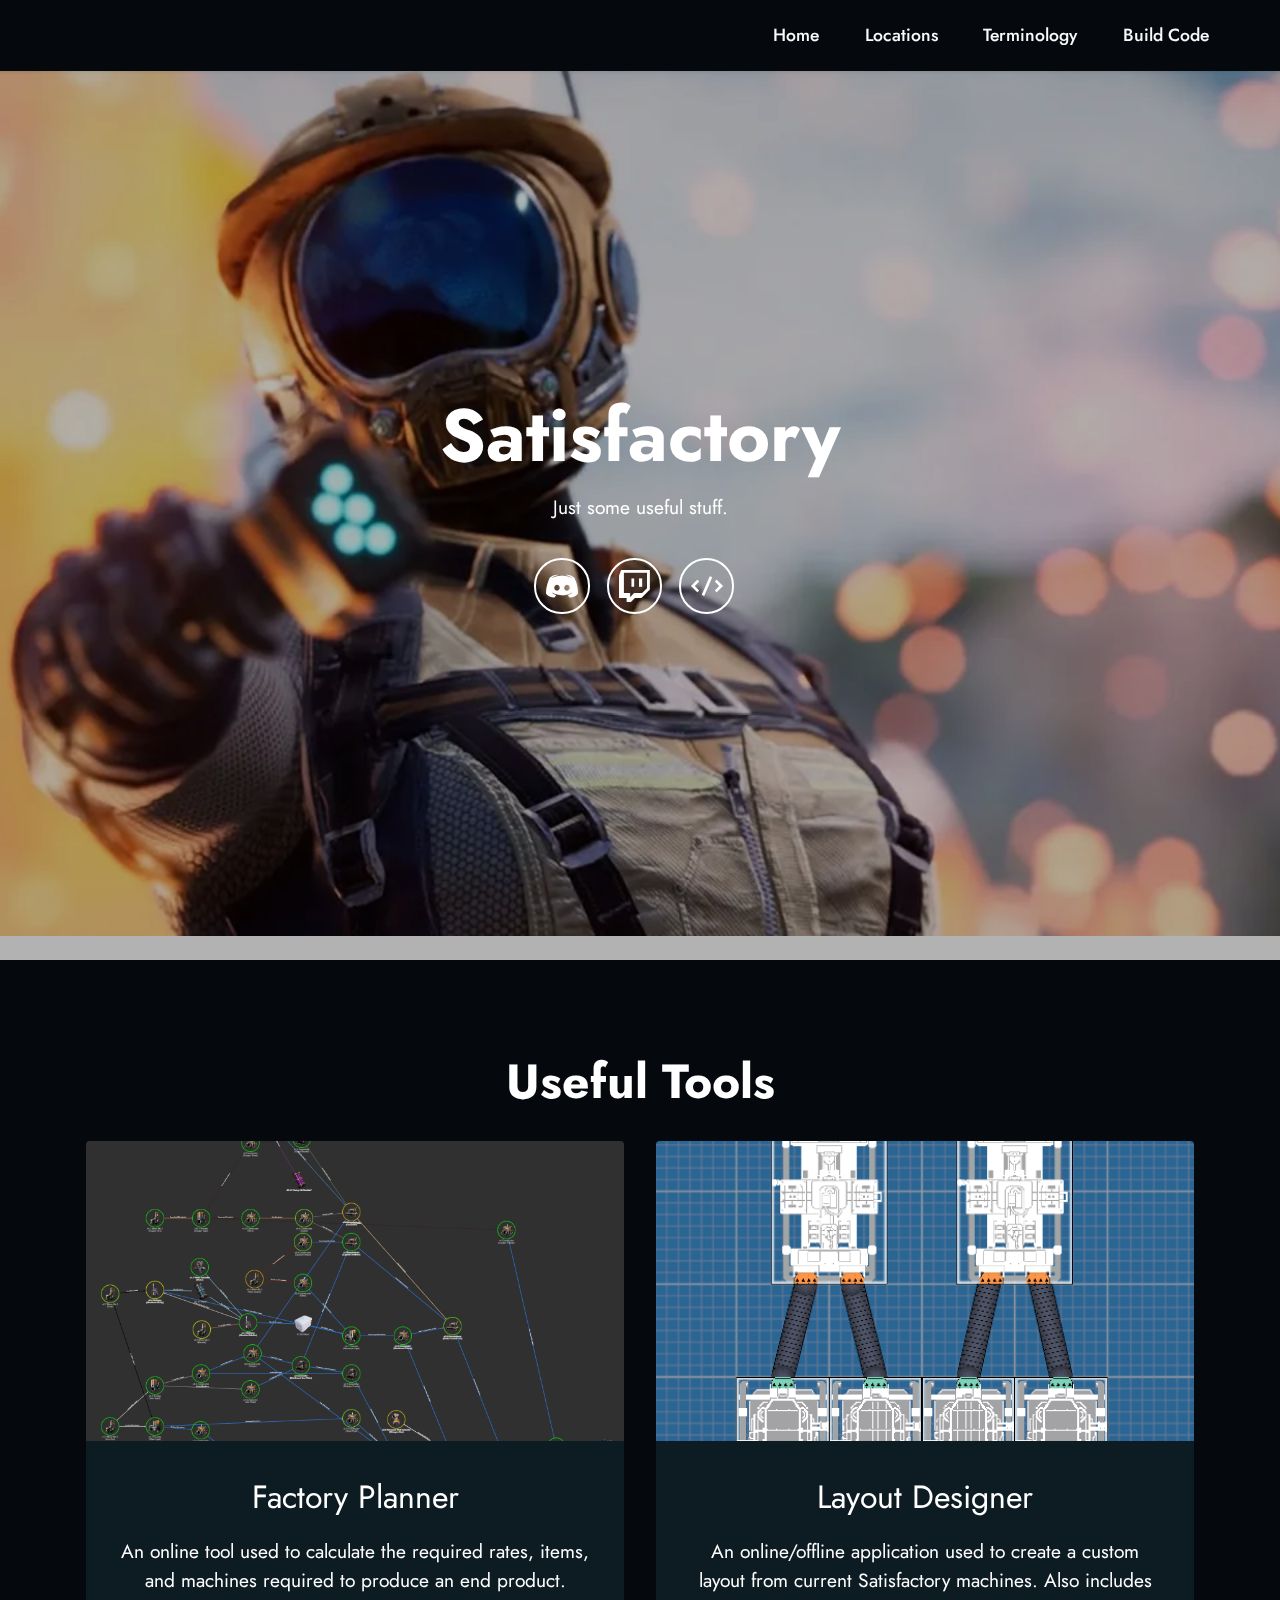
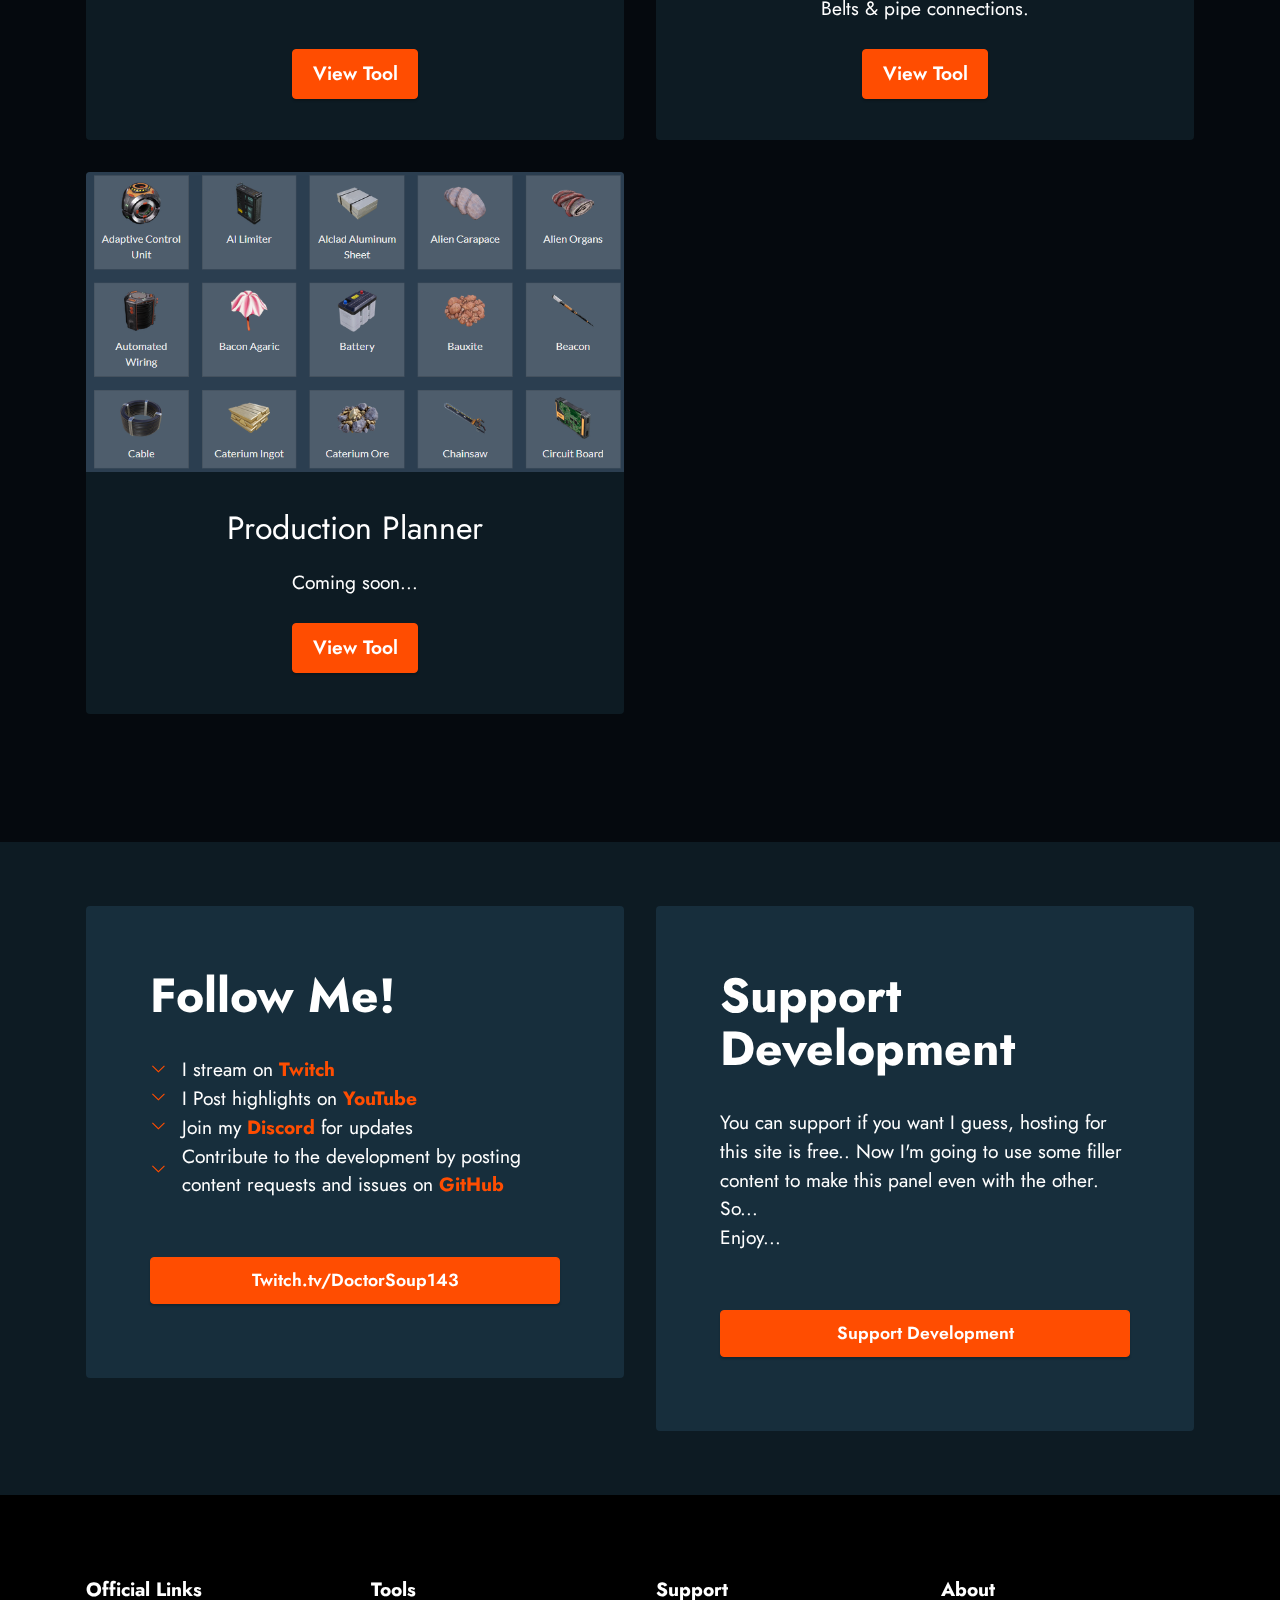
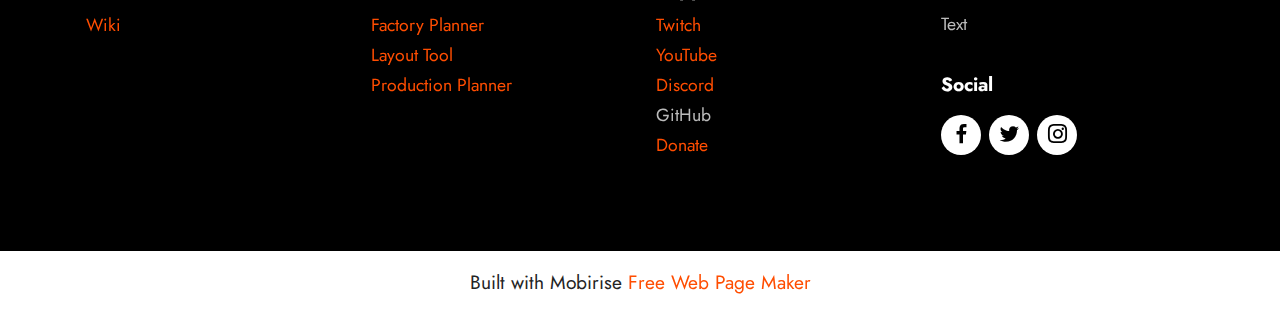
==== index.html @ a20ada3c "Initial Commit" ====
<!DOCTYPE html>
<html  >
<head>
  <!-- Site made with Mobirise Website Builder v5.6.8, https://mobirise.com -->
  <meta charset="UTF-8">
  <meta http-equiv="X-UA-Compatible" content="IE=edge">
  <meta name="generator" content="Mobirise v5.6.8, mobirise.com">
  <meta name="twitter:card" content="summary_large_image"/>
  <meta name="twitter:image:src" content="">
  <meta property="og:image" content="">
  <meta name="twitter:title" content="Satisfactory Squad">
  <meta name="viewport" content="width=device-width, initial-scale=1, minimum-scale=1">
  <link rel="shortcut icon" href="assets/images/logo.png" type="image/x-icon">
  <meta name="description" content="Just some Satisfactory stuff.">
  
  
  <title>Satisfactory Squad</title>
  <link rel="stylesheet" href="assets/web/assets/mobirise-icons2/mobirise2.css">
  <link rel="stylesheet" href="assets/bootstrap/css/bootstrap.min.css">
  <link rel="stylesheet" href="assets/bootstrap/css/bootstrap-grid.min.css">
  <link rel="stylesheet" href="assets/bootstrap/css/bootstrap-reboot.min.css">
  <link rel="stylesheet" href="assets/parallax/jarallax.css">
  <link rel="stylesheet" href="assets/dropdown/css/style.css">
  <link rel="stylesheet" href="assets/socicon/css/styles.css">
  <link rel="stylesheet" href="assets/theme/css/style.css">
  <link rel="preload" href="https://fonts.googleapis.com/css?family=Jost:100,200,300,400,500,600,700,800,900,100i,200i,300i,400i,500i,600i,700i,800i,900i&display=swap" as="style" onload="this.onload=null;this.rel='stylesheet'">
  <noscript><link rel="stylesheet" href="https://fonts.googleapis.com/css?family=Jost:100,200,300,400,500,600,700,800,900,100i,200i,300i,400i,500i,600i,700i,800i,900i&display=swap"></noscript>
  <link rel="preload" as="style" href="assets/mobirise/css/mbr-additional.css"><link rel="stylesheet" href="assets/mobirise/css/mbr-additional.css" type="text/css">
  
  
  
  
</head>
<body>
  
  <section data-bs-version="5.1" class="menu menu1 cid-t8MWSlFmm0" once="menu" id="menu1-0">
    

    <nav class="navbar navbar-dropdown navbar-fixed-top navbar-expand-lg">
        <div class="container-fluid">
            <div class="navbar-brand">
                
                
            </div>
            <button class="navbar-toggler" type="button" data-toggle="collapse" data-bs-toggle="collapse" data-target="#navbarSupportedContent" data-bs-target="#navbarSupportedContent" aria-controls="navbarNavAltMarkup" aria-expanded="false" aria-label="Toggle navigation">
                <div class="hamburger">
                    <span></span>
                    <span></span>
                    <span></span>
                    <span></span>
                </div>
            </button>
            <div class="collapse navbar-collapse" id="navbarSupportedContent">
                <ul class="navbar-nav nav-dropdown nav-right navbar-nav-top-padding" data-app-modern-menu="true"><li class="nav-item"><a class="nav-link link text-white display-4" href="index.html">Home</a></li>
                    
                    <li class="nav-item"><a class="nav-link link text-white text-primary display-4" href="Locations.html">Locations</a>
                    </li><li class="nav-item"><a class="nav-link link text-white text-primary display-4" href="Terms.html">Terminology</a></li><li class="nav-item"><a class="nav-link link text-white text-primary display-4" href="BuildCode.html">Build Code</a></li></ul>
                
                
            </div>
        </div>
    </nav>
</section>

<section data-bs-version="5.1" class="header13 cid-t8MXRlyESp mbr-fullscreen mbr-parallax-background" id="header13-1">

    

    
    <div class="mbr-overlay" style="opacity: 0.3; background-color: rgb(0, 0, 0);"></div>

    <div class="align-center container-fluid">
        <div class="row justify-content-center">
            <div class="col-12 col-lg-12">
                <h1 class="mbr-section-title mbr-fonts-style mb-3 display-1"><strong>Satisfactory</strong></h1>
                <h2 class="mbr-section-subtitle mbr-fonts-style mb-3 display-7">Just some useful stuff.</h2>
                
                
                <div class="social-row display-7 mt-5">
                    <div class="soc-item">
                        <a href="https://discord.gg/Psx6kPrr.com">
                            <span class="mbr-iconfont socicon-discord socicon" style=""></span>
                        </a>
                    </div>
                    <div class="soc-item">
                        <a href="https://www.twitch.tv/doctorsoup143" target="_blank">
                            <span class="mbr-iconfont socicon-twitch socicon"></span>
                        </a>
                    </div>
                    <div class="soc-item">
                        <a href="https://streamlabs.com/doctorsoup1431/tip" target="_blank">
                            <span class="mbr-iconfont mobi-mbri-code mobi-mbri"></span>
                        </a>
                    </div>
                    
                    
                </div>
            </div>
        </div>
    </div>
</section>

<section data-bs-version="5.1" class="gallery2 cid-ta5Nsnkuey" id="gallery2-v">
    
    
    <div class="container">
        <div class="mbr-section-head">
            <h4 class="mbr-section-title mbr-fonts-style align-center mb-0 display-2"><strong>Useful Tools</strong></h4>
            
        </div>
        <div class="row mt-4">
            <div class="item features-image сol-12 col-md-6 col-lg-6">
                <div class="item-wrapper">
                    <div class="item-img">
                        <img src="assets/images/planner.png" alt="">
                    </div>
                    <div class="item-content">
                        <h5 class="item-title mbr-fonts-style display-5">Factory Planner</h5>
                        
                        <p class="mbr-text mbr-fonts-style mt-3 display-7">
                            An online tool used to calculate the required rates, items, and machines required to produce an end product.
                        </p>
                    </div>
                    <div class="mbr-section-btn item-footer mt-2"><a href="https://satisfactory-calculator.com/en/planners/production" class="btn btn-primary item-btn display-7" target="_blank">View Tool</a></div>
                </div>
            </div>
            <div class="item features-image сol-12 col-md-6 col-lg-6">
                <div class="item-wrapper">
                    <div class="item-img">
                        <img src="assets/images/designer.png" alt="">
                    </div>
                    <div class="item-content">
                        <h5 class="item-title mbr-fonts-style display-5">Layout Designer<br></h5>
                        
                        <p class="mbr-text mbr-fonts-style mt-3 display-7">An online/offline application used to create a custom layout from current Satisfactory machines. Also includes Belts &amp; pipe connections.</p>
                    </div>
                    <div class="mbr-section-btn item-footer mt-2"><a href="https://autumnfallstudios.itch.io/salt" class="btn btn-primary item-btn display-7" target="_blank">View Tool</a></div>
                </div>
            </div><div class="item features-image сol-12 col-md-6 col-lg-6">
                <div class="item-wrapper">
                    <div class="item-img">
                        <img src="assets/images/production.png" alt="" data-slide-to="2" data-bs-slide-to="3">
                    </div>
                    <div class="item-content">
                        <h5 class="item-title mbr-fonts-style display-5">Production Planner<br></h5>
                        
                        <p class="mbr-text mbr-fonts-style mt-3 display-7">Coming soon...</p>
                    </div>
                    <div class="mbr-section-btn item-footer mt-2"><a href="https://www.satisfactorytools.com/codex/items" class="btn btn-primary item-btn display-7" target="_blank">View Tool</a></div>
                </div>
            </div>
            
            
        </div>
    </div>
</section>

<section data-bs-version="5.1" class="pricing1 cid-t8MYH5YrsC" id="pricing1-2">

    

    
    
    <div class="container">
        <div class="row justify-content-center">
            <div class="card col-12 col-lg-6">
                <div class="card-wrapper">
                    <div class="card-box align-left">
                        <h6 class="card-title mbr-fonts-style mb-4 display-2"><strong>Follow Me!</strong></h6>
                        <ul class="list mbr-fonts-style mb-5 display-7">
                            <li class="item-wrap"><a href="https://discord.gg/Psx6kPr" class="text-primary" target="_blank"></a>I stream on <a href="https://www.twitch.tv/doctorsoup143" class="text-primary" target="_blank"><strong>Twitch</strong></a></li>
                            <li class="item-wrap">I Post highlights on <a href="https://www.youtube.com/channel/UC2LgikNXNwuHifq7XpQD4vA" class="text-primary" target="_blank"><strong>YouTube</strong></a></li>
                            <li class="item-wrap">Join my <strong><a href="https://discord.gg/Psx6kPr" class="text-primary" target="_blank"><b>Discord</b></a>&nbsp;</strong>for updates</li>
                            <li class="item-wrap">Contribute to the development by posting content requests and issues on <a href="https://github.com/DoctorSoup143/The-Tarkov-Handbook" class="text-primary" target="_blank"><strong>GitHub</strong></a></li>
                        </ul>
                    </div>
                    <div class="mbr-section-btn"><a class="btn btn-primary display-4" href="https://www.twitch.tv/doctorsoup143" target="_blank">Twitch.tv/DoctorSoup143</a></div>
                </div>
            </div>

            <div class="card col-12 col-lg-6">
                <div class="card-wrapper">
                    <div class="card-box align-left">
                        <h4 class="card-title mb-4 mbr-fonts-style display-2">
                            <strong>Support Development</strong></h4>
                        <p class="mbr-text mbr-fonts-style mb-5 display-7">You can support if you want I guess, hosting for this site is free.. Now I'm going to use some filler content to make this panel even with the other.<br>So...<br>Enjoy...</p>
                    </div>
                    <div class="mbr-section-btn"><a class="btn btn-primary display-4" href="https://streamlabs.com/doctorsoup1431/tip" target="_blank">Support Development</a></div>
                </div>
            </div>
        </div>
    </div>
</section>

<section data-bs-version="5.1" class="footer1 cid-ta5OCUYqRq" once="footers" id="footer1-w">

    

    
    
    <div class="container">
        <div class="row mbr-white">
            <div class="col-12 col-md-6 col-lg-3">
                <h5 class="mbr-section-subtitle mbr-fonts-style mb-2 display-7">
                    <strong>Official Links</strong></h5>
                <ul class="list mbr-fonts-style display-4">
                    <li class="mbr-text item-wrap"><a href="https://satisfactory.fandom.com/wiki/Satisfactory_Wiki" class="text-primary" target="_blank">Wiki</a></li>
                    <li class="mbr-text item-wrap"><br></li>
                </ul>
            </div>
            <div class="col-12 col-md-6 col-lg-3">
                <h5 class="mbr-section-subtitle mbr-fonts-style mb-2 display-7">
                    <strong>Tools</strong></h5>
                <ul class="list mbr-fonts-style display-4">

                    <li class="mbr-text item-wrap"><a href="https://satisfactory-calculator.com/en/planners/production" class="text-primary" target="_blank">Factory Planner</a></li>
                    <li class="mbr-text item-wrap"><a href="https://autumnfallstudios.itch.io/salt" class="text-primary" target="_blank">Layout Tool</a></li><li class="mbr-text item-wrap"><a href="https://www.satisfactorytools.com/codex/items" class="text-primary" target="_blank">Production Planner</a></li>
                </ul>
            </div>
            <div class="col-12 col-md-6 col-lg-3">
                <h5 class="mbr-section-subtitle mbr-fonts-style mb-2 display-7">
                    <strong>Support</strong></h5>
                <ul class="list mbr-fonts-style display-4">
                    <li class="mbr-text item-wrap"><a href="https://www.twitch.tv/doctorsoup143" class="text-primary" target="_blank">Twitch</a></li><li class="mbr-text item-wrap"><a href="https://www.youtube.com/channel/UC2LgikNXNwuHifq7XpQD4vA" class="text-primary" target="_blank">YouTube</a></li><li class="mbr-text item-wrap"><a href="https://discord.gg/Psx6kPr" class="text-primary" target="_blank">Discord</a></li><li class="mbr-text item-wrap">GitHub</li><li class="mbr-text item-wrap"><a href="https://streamlabs.com/doctorsoup1431/tip" class="text-primary" target="_blank">Donate</a></li>
                </ul>
            </div>
            <div class="col-12 col-md-6 col-lg-3">
                <h5 class="mbr-section-subtitle mbr-fonts-style mb-2 display-7">
                    <strong>About</strong>
                </h5>
                <p class="mbr-text mbr-fonts-style mb-4 display-4">
                    Text</p>
                <h5 class="mbr-section-subtitle mbr-fonts-style mb-3 display-7">
                    <strong>Social</strong>
                </h5>
                <div class="social-row display-7">
                    <div class="soc-item">
                        <a href="https://twitter.com/mobirise" target="_blank">
                            <span class="mbr-iconfont socicon socicon-facebook"></span>
                        </a>
                    </div>
                    <div class="soc-item">
                        <a href="https://twitter.com/mobirise" target="_blank">
                            <span class="mbr-iconfont socicon socicon-twitter"></span>
                        </a>
                    </div>
                    <div class="soc-item">
                        <a href="https://twitter.com/mobirise" target="_blank">
                            <span class="mbr-iconfont socicon socicon-instagram"></span>
                        </a>
                    </div>
                    
                </div>
            </div>
            
        </div>
    </div>
</section><section class="display-7" style="padding: 0;align-items: center;justify-content: center;flex-wrap: wrap;    align-content: center;display: flex;position: relative;height: 4rem;"><a href="https://mobiri.se/2773091" style="flex: 1 1;height: 4rem;position: absolute;width: 100%;z-index: 1;"><img alt="" style="height: 4rem;" src="[data-uri]"></a><p style="margin: 0;text-align: center;" class="display-7">Built with Mobirise &#8204;</p><a style="z-index:1" href="https://mobirise.com/web-page-maker.html">Free Web Page Maker</a></section><script src="assets/bootstrap/js/bootstrap.bundle.min.js"></script>  <script src="assets/parallax/jarallax.js"></script>  <script src="assets/smoothscroll/smooth-scroll.js"></script>  <script src="assets/ytplayer/index.js"></script>  <script src="assets/dropdown/js/navbar-dropdown.js"></script>  <script src="assets/theme/js/script.js"></script>  
  
  
 <div id="scrollToTop" class="scrollToTop mbr-arrow-up"><a style="text-align: center;"><i class="mbr-arrow-up-icon mbr-arrow-up-icon-cm cm-icon cm-icon-smallarrow-up"></i></a></div>
  </body>
</html>
---- assets/web/assets/mobirise-icons2/mobirise2.css ----
@font-face {
  font-family: 'Moririse2';
  font-display: swap;
  src:  url('mobirise2.eot?f2bix4');
  src:  url('mobirise2.eot?f2bix4#iefix') format('embedded-opentype'),
    url('mobirise2.ttf?f2bix4') format('truetype'),
    url('mobirise2.woff?f2bix4') format('woff'),
    url('mobirise2.svg?f2bix4#mobirise2') format('svg');
  font-weight: normal;
  font-style: normal;
}

[class^="mobi-"], [class*=" mobi-"] {
  /* use !important to prevent issues with browser extensions that change fonts */
  font-family: 'Moririse2' !important;
  speak: none;
  font-style: normal;
  font-weight: normal;
  font-variant: normal;
  text-transform: none;
  line-height: 1;

  /* Better Font Rendering =========== */
  -webkit-font-smoothing: antialiased;
  -moz-osx-font-smoothing: grayscale;
}

.mobi-mbri-add-submenu:before {
  content: "\e900";
}
.mobi-mbri-alert:before {
  content: "\e901";
}
.mobi-mbri-align-center:before {
  content: "\e902";
}
.mobi-mbri-align-justify:before {
  content: "\e903";
}
.mobi-mbri-align-left:before {
  content: "\e904";
}
.mobi-mbri-align-right:before {
  content: "\e905";
}
.mobi-mbri-android:before {
  content: "\e906";
}
.mobi-mbri-apple:before {
  content: "\e907";
}
.mobi-mbri-arrow-down:before {
  content: "\e908";
}
.mobi-mbri-arrow-next:before {
  content: "\e909";
}
.mobi-mbri-arrow-prev:before {
  content: "\e90a";
}
.mobi-mbri-arrow-up:before {
  content: "\e90b";
}
.mobi-mbri-bold:before {
  content: "\e90c";
}
.mobi-mbri-bookmark:before {
  content: "\e90d";
}
.mobi-mbri-bootstrap:before {
  content: "\e90e";
}
.mobi-mbri-briefcase:before {
  content: "\e90f";
}
.mobi-mbri-browse:before {
  content: "\e910";
}
.mobi-mbri-bulleted-list:before {
  content: "\e911";
}
.mobi-mbri-calendar:before {
  content: "\e912";
}
.mobi-mbri-camera:before {
  content: "\e913";
}
.mobi-mbri-cart-add:before {
  content: "\e914";
}
.mobi-mbri-cart-full:before {
  content: "\e915";
}
.mobi-mbri-cash:before {
  content: "\e916";
}
.mobi-mbri-change-style:before {
  content: "\e917";
}
.mobi-mbri-chat:before {
  content: "\e918";
}
.mobi-mbri-clock:before {
  content: "\e919";
}
.mobi-mbri-close:before {
  content: "\e91a";
}
.mobi-mbri-cloud:before {
  content: "\e91b";
}
.mobi-mbri-code:before {
  content: "\e91c";
}
.mobi-mbri-contact-form:before {
  content: "\e91d";
}
.mobi-mbri-credit-card:before {
  content: "\e91e";
}
.mobi-mbri-cursor-click:before {
  content: "\e91f";
}
.mobi-mbri-cust-feedback:before {
  content: "\e920";
}
.mobi-mbri-database:before {
  content: "\e921";
}
.mobi-mbri-delivery:before {
  content: "\e922";
}
.mobi-mbri-desktop:before {
  content: "\e923";
}
.mobi-mbri-devices:before {
  content: "\e924";
}
.mobi-mbri-down:before {
  content: "\e925";
}
.mobi-mbri-download-2:before {
  content: "\e926";
}
.mobi-mbri-download:before {
  content: "\e927";
}
.mobi-mbri-drag-n-drop-2:before {
  content: "\e928";
}
.mobi-mbri-drag-n-drop:before {
  content: "\e929";
}
.mobi-mbri-edit-2:before {
  content: "\e92a";
}
.mobi-mbri-edit:before {
  content: "\e92b";
}
.mobi-mbri-error:before {
  content: "\e92c";
}
.mobi-mbri-extension:before {
  content: "\e92d";
}
.mobi-mbri-features:before {
  content: "\e92e";
}
.mobi-mbri-file:before {
  content: "\e92f";
}
.mobi-mbri-flag:before {
  content: "\e930";
}
.mobi-mbri-folder:before {
  content: "\e931";
}
.mobi-mbri-gift:before {
  content: "\e932";
}
.mobi-mbri-github:before {
  content: "\e933";
}
.mobi-mbri-globe-2:before {
  content: "\e934";
}
.mobi-mbri-globe:before {
  content: "\e935";
}
.mobi-mbri-growing-chart:before {
  content: "\e936";
}
.mobi-mbri-hearth:before {
  content: "\e937";
}
.mobi-mbri-help:before {
  content: "\e938";
}
.mobi-mbri-home:before {
  content: "\e939";
}
.mobi-mbri-hot-cup:before {
  content: "\e93a";
}
.mobi-mbri-idea:before {
  content: "\e93b";
}
.mobi-mbri-image-gallery:before {
  content: "\e93c";
}
.mobi-mbri-image-slider:before {
  content: "\e93d";
}
.mobi-mbri-info:before {
  content: "\e93e";
}
.mobi-mbri-italic:before {
  content: "\e93f";
}
.mobi-mbri-key:before {
  content: "\e940";
}
.mobi-mbri-laptop:before {
  content: "\e941";
}
.mobi-mbri-layers:before {
  content: "\e942";
}
.mobi-mbri-left-right:before {
  content: "\e943";
}
.mobi-mbri-left:before {
  content: "\e944";
}
.mobi-mbri-letter:before {
  content: "\e945";
}
.mobi-mbri-like:before {
  content: "\e946";
}
.mobi-mbri-link:before {
  content: "\e947";
}
.mobi-mbri-lock:before {
  content: "\e948";
}
.mobi-mbri-login:before {
  content: "\e949";
}
.mobi-mbri-logout:before {
  content: "\e94a";
}
.mobi-mbri-magic-stick:before {
  content: "\e94b";
}
.mobi-mbri-map-pin:before {
  content: "\e94c";
}
.mobi-mbri-menu:before {
  content: "\e94d";
}
.mobi-mbri-mobile-2:before {
  content: "\e94e";
}
.mobi-mbri-mobile-horizontal:before {
  content: "\e94f";
}
.mobi-mbri-mobile:before {
  content: "\e950";
}
.mobi-mbri-mobirise:before {
  content: "\e951";
}
.mobi-mbri-more-horizontal:before {
  content: "\e952";
}
.mobi-mbri-more-vertical:before {
  content: "\e953";
}
.mobi-mbri-music:before {
  content: "\e954";
}
.mobi-mbri-new-file:before {
  content: "\e955";
}
.mobi-mbri-numbered-list:before {
  content: "\e956";
}
.mobi-mbri-opened-folder:before {
  content: "\e957";
}
.mobi-mbri-pages:before {
  content: "\e958";
}
.mobi-mbri-paper-plane:before {
  content: "\e959";
}
.mobi-mbri-paperclip:before {
  content: "\e95a";
}
.mobi-mbri-phone:before {
  content: "\e95b";
}
.mobi-mbri-photo:before {
  content: "\e95c";
}
.mobi-mbri-photos:before {
  content: "\e95d";
}
.mobi-mbri-pin:before {
  content: "\e95e";
}
.mobi-mbri-play:before {
  content: "\e95f";
}
.mobi-mbri-plus:before {
  content: "\e960";
}
.mobi-mbri-preview:before {
  content: "\e961";
}
.mobi-mbri-print:before {
  content: "\e962";
}
.mobi-mbri-protect:before {
  content: "\e963";
}
.mobi-mbri-question:before {
  content: "\e964";
}
.mobi-mbri-quote-left:before {
  content: "\e965";
}
.mobi-mbri-quote-right:before {
  content: "\e966";
}
.mobi-mbri-redo:before {
  content: "\e967";
}
.mobi-mbri-refresh:before {
  content: "\e968";
}
.mobi-mbri-responsive-2:before {
  content: "\e969";
}
.mobi-mbri-responsive:before {
  content: "\e96a";
}
.mobi-mbri-right:before {
  content: "\e96b";
}
.mobi-mbri-rocket:before {
  content: "\e96c";
}
.mobi-mbri-sad-face:before {
  content: "\e96d";
}
.mobi-mbri-sale:before {
  content: "\e96e";
}
.mobi-mbri-save:before {
  content: "\e96f";
}
.mobi-mbri-search:before {
  content: "\e970";
}
.mobi-mbri-setting-2:before {
  content: "\e971";
}
.mobi-mbri-setting-3:before {
  content: "\e972";
}
.mobi-mbri-setting:before {
  content: "\e973";
}
.mobi-mbri-share:before {
  content: "\e974";
}
.mobi-mbri-shopping-bag:before {
  content: "\e975";
}
.mobi-mbri-shopping-basket:before {
  content: "\e976";
}
.mobi-mbri-shopping-cart:before {
  content: "\e977";
}
.mobi-mbri-sites:before {
  content: "\e978";
}
.mobi-mbri-smile-face:before {
  content: "\e979";
}
.mobi-mbri-speed:before {
  content: "\e97a";
}
.mobi-mbri-star:before {
  content: "\e97b";
}
.mobi-mbri-success:before {
  content: "\e97c";
}
.mobi-mbri-sun:before {
  content: "\e97d";
}
.mobi-mbri-sun2:before {
  content: "\e97e";
}
.mobi-mbri-tablet-vertical:before {
  content: "\e97f";
}
.mobi-mbri-tablet:before {
  content: "\e980";
}
.mobi-mbri-target:before {
  content: "\e981";
}
.mobi-mbri-timer:before {
  content: "\e982";
}
.mobi-mbri-to-ftp:before {
  content: "\e983";
}
.mobi-mbri-to-local-drive:before {
  content: "\e984";
}
.mobi-mbri-touch-swipe:before {
  content: "\e985";
}
.mobi-mbri-touch:before {
  content: "\e986";
}
.mobi-mbri-trash:before {
  content: "\e987";
}
.mobi-mbri-underline:before {
  content: "\e988";
}
.mobi-mbri-undo:before {
  content: "\e989";
}
.mobi-mbri-unlink:before {
  content: "\e98a";
}
.mobi-mbri-unlock:before {
  content: "\e98b";
}
.mobi-mbri-up-down:before {
  content: "\e98c";
}
.mobi-mbri-up:before {
  content: "\e98d";
}
.mobi-mbri-update:before {
  content: "\e98e";
}
.mobi-mbri-upload-2:before {
  content: "\e98f";
}
.mobi-mbri-upload:before {
  content: "\e990";
}
.mobi-mbri-user-2:before {
  content: "\e991";
}
.mobi-mbri-user:before {
  content: "\e992";
}
.mobi-mbri-users:before {
  content: "\e993";
}
.mobi-mbri-video-play:before {
  content: "\e994";
}
.mobi-mbri-video:before {
  content: "\e995";
}
.mobi-mbri-watch:before {
  content: "\e996";
}
.mobi-mbri-website-theme-2:before {
  content: "\e997";
}
.mobi-mbri-website-theme:before {
  content: "\e998";
}
.mobi-mbri-wifi:before {
  content: "\e999";
}
.mobi-mbri-windows:before {
  content: "\e99a";
}
.mobi-mbri-zoom-in:before {
  content: "\e99b";
}
.mobi-mbri-zoom-out:before {
  content: "\e99c";
}
---- assets/parallax/jarallax.css ----
.jarallax {
    position: relative;
    z-index: 0;
}
.jarallax > .jarallax-img {
    position: absolute;
    object-fit: cover;
    /* support for plugin https://github.com/bfred-it/object-fit-images */
    font-family: 'object-fit: cover;';
    top: 0;
    left: 0;
    width: 100%;
    height: 100%;
    z-index: -1;
}
---- assets/dropdown/css/style.css ----
.navbar-dropdown {
  left: 0;
  padding: 0;
  position: absolute;
  right: 0;
  top: 0;
  transition: all 0.45s ease;
  z-index: 1030;
  background: #282828; }
  .navbar-dropdown .navbar-logo {
    margin-right: 0.8rem;
    transition: margin 0.3s ease-in-out;
    vertical-align: middle; }
    .navbar-dropdown .navbar-logo img {
      height: 3.125rem;
      transition: all 0.3s ease-in-out; }
    .navbar-dropdown .navbar-logo.mbr-iconfont {
      font-size: 3.125rem;
      line-height: 3.125rem; }
  .navbar-dropdown .navbar-caption {
    font-weight: 700;
    white-space: normal;
    vertical-align: -4px;
    line-height: 3.125rem !important; }
    .navbar-dropdown .navbar-caption, .navbar-dropdown .navbar-caption:hover {
      color: inherit;
      text-decoration: none; }
  .navbar-dropdown .mbr-iconfont + .navbar-caption {
    vertical-align: -1px; }
  .navbar-dropdown.navbar-fixed-top {
    position: fixed; }
  .navbar-dropdown .navbar-brand span {
    vertical-align: -4px; }
  .navbar-dropdown.bg-color.transparent {
    background: none; }
  .navbar-dropdown.navbar-short .navbar-brand {
    padding: 0.625rem 0; }
    .navbar-dropdown.navbar-short .navbar-brand span {
      vertical-align: -1px; }
  .navbar-dropdown.navbar-short .navbar-caption {
    line-height: 2.375rem !important;
    vertical-align: -2px; }
  .navbar-dropdown.navbar-short .navbar-logo {
    margin-right: 0.5rem; }
    .navbar-dropdown.navbar-short .navbar-logo img {
      height: 2.375rem; }
    .navbar-dropdown.navbar-short .navbar-logo.mbr-iconfont {
      font-size: 2.375rem;
      line-height: 2.375rem; }
  .navbar-dropdown.navbar-short .mbr-table-cell {
    height: 3.625rem; }
  .navbar-dropdown .navbar-close {
    left: 0.6875rem;
    position: fixed;
    top: 0.75rem;
    z-index: 1000; }
  .navbar-dropdown .hamburger-icon {
    content: "";
    display: inline-block;
    vertical-align: middle;
    width: 16px;
    -webkit-box-shadow: 0 -6px 0 1px #282828,0 0 0 1px #282828,0 6px 0 1px #282828;
    -moz-box-shadow: 0 -6px 0 1px #282828,0 0 0 1px #282828,0 6px 0 1px #282828;
    box-shadow: 0 -6px 0 1px #282828,0 0 0 1px #282828,0 6px 0 1px #282828; }

.dropdown-menu .dropdown-toggle[data-toggle="dropdown-submenu"]::after {
  border-bottom: 0.35em solid transparent;
  border-left: 0.35em solid;
  border-right: 0;
  border-top: 0.35em solid transparent;
  margin-left: 0.3rem; }

.dropdown-menu .dropdown-item:focus {
  outline: 0; }

.nav-dropdown {
  font-size: 0.75rem;
  font-weight: 500;
  height: auto !important; }
  .nav-dropdown .nav-btn {
    padding-left: 1rem; }
  .nav-dropdown .link {
    margin: .667em 1.667em;
    font-weight: 500;
    padding: 0;
    transition: color .2s ease-in-out; }
    .nav-dropdown .link.dropdown-toggle {
      margin-right: 2.583em; }
      .nav-dropdown .link.dropdown-toggle::after {
        margin-left: .25rem;
        border-top: 0.35em solid;
        border-right: 0.35em solid transparent;
        border-left: 0.35em solid transparent;
        border-bottom: 0; }
      .nav-dropdown .link.dropdown-toggle[aria-expanded="true"] {
        margin: 0;
        padding: 0.667em 3.263em  0.667em 1.667em; }
  .nav-dropdown .link::after,
  .nav-dropdown .dropdown-item::after {
    color: inherit; }
  .nav-dropdown .btn {
    font-size: 0.75rem;
    font-weight: 700;
    letter-spacing: 0;
    margin-bottom: 0;
    padding-left: 1.25rem;
    padding-right: 1.25rem; }
  .nav-dropdown .dropdown-menu {
    border-radius: 0;
    border: 0;
    left: 0;
    margin: 0;
    padding-bottom: 1.25rem;
    padding-top: 1.25rem;
    position: relative; }
  .nav-dropdown .dropdown-submenu {
    margin-left: 0.125rem;
    top: 0; }
  .nav-dropdown .dropdown-item {
    font-weight: 500;
    line-height: 2;
    padding: 0.3846em 4.615em 0.3846em 1.5385em;
    position: relative;
    transition: color .2s ease-in-out, background-color .2s ease-in-out; }
    .nav-dropdown .dropdown-item::after {
      margin-top: -0.3077em;
      position: absolute;
      right: 1.1538em;
      top: 50%; }
    .nav-dropdown .dropdown-item:focus, .nav-dropdown .dropdown-item:hover {
      background: none; }

@media (max-width: 767px) {
  .nav-dropdown.navbar-toggleable-sm {
    bottom: 0;
    display: none;
    left: 0;
    overflow-x: hidden;
    position: fixed;
    top: 0;
    transform: translateX(-100%);
    -ms-transform: translateX(-100%);
    -webkit-transform: translateX(-100%);
    width: 18.75rem;
    z-index: 999; } }
.nav-dropdown.navbar-toggleable-xl {
  bottom: 0;
  display: none;
  left: 0;
  overflow-x: hidden;
  position: fixed;
  top: 0;
  transform: translateX(-100%);
  -ms-transform: translateX(-100%);
  -webkit-transform: translateX(-100%);
  width: 18.75rem;
  z-index: 999; }

.nav-dropdown-sm {
  display: block !important;
  overflow-x: hidden;
  overflow: auto;
  padding-top: 3.875rem; }
  .nav-dropdown-sm::after {
    content: "";
    display: block;
    height: 3rem;
    width: 100%; }
  .nav-dropdown-sm.collapse.in ~ .navbar-close {
    display: block !important; }
  .nav-dropdown-sm.collapsing, .nav-dropdown-sm.collapse.in {
    transform: translateX(0);
    -ms-transform: translateX(0);
    -webkit-transform: translateX(0);
    transition: all 0.25s ease-out;
    -webkit-transition: all 0.25s ease-out;
    background: #282828; }
  .nav-dropdown-sm.collapsing[aria-expanded="false"] {
    transform: translateX(-100%);
    -ms-transform: translateX(-100%);
    -webkit-transform: translateX(-100%); }
  .nav-dropdown-sm .nav-item {
    display: block;
    margin-left: 0 !important;
    padding-left: 0; }
  .nav-dropdown-sm .link,
  .nav-dropdown-sm .dropdown-item {
    border-top: 1px dotted rgba(255, 255, 255, 0.1);
    font-size: 0.8125rem;
    line-height: 1.6;
    margin: 0 !important;
    padding: 0.875rem 2.4rem 0.875rem 1.5625rem !important;
    position: relative;
    white-space: normal; }
    .nav-dropdown-sm .link:focus, .nav-dropdown-sm .link:hover,
    .nav-dropdown-sm .dropdown-item:focus,
    .nav-dropdown-sm .dropdown-item:hover {
      background: rgba(0, 0, 0, 0.2) !important;
      color: #c0a375; }
  .nav-dropdown-sm .nav-btn {
    position: relative;
    padding: 1.5625rem 1.5625rem 0 1.5625rem; }
    .nav-dropdown-sm .nav-btn::before {
      border-top: 1px dotted rgba(255, 255, 255, 0.1);
      content: "";
      left: 0;
      position: absolute;
      top: 0;
      width: 100%; }
    .nav-dropdown-sm .nav-btn + .nav-btn {
      padding-top: 0.625rem; }
      .nav-dropdown-sm .nav-btn + .nav-btn::before {
        display: none; }
  .nav-dropdown-sm .btn {
    padding: 0.625rem 0; }
  .nav-dropdown-sm .dropdown-toggle[data-toggle="dropdown-submenu"]::after {
    margin-left: .25rem;
    border-top: 0.35em solid;
    border-right: 0.35em solid transparent;
    border-left: 0.35em solid transparent;
    border-bottom: 0; }
  .nav-dropdown-sm .dropdown-toggle[data-toggle="dropdown-submenu"][aria-expanded="true"]::after {
    border-top: 0;
    border-right: 0.35em solid transparent;
    border-left: 0.35em solid transparent;
    border-bottom: 0.35em solid; }
  .nav-dropdown-sm .dropdown-menu {
    margin: 0;
    padding: 0;
    position: relative;
    top: 0;
    left: 0;
    width: 100%;
    border: 0;
    float: none;
    border-radius: 0;
    background: none; }
  .nav-dropdown-sm .dropdown-submenu {
    left: 100%;
    margin-left: 0.125rem;
    margin-top: -1.25rem;
    top: 0; }

.navbar-toggleable-sm .nav-dropdown .dropdown-menu {
  position: absolute; }

.navbar-toggleable-sm .nav-dropdown .dropdown-submenu {
  left: 100%;
  margin-left: 0.125rem;
  margin-top: -1.25rem;
  top: 0; }

.navbar-toggleable-sm.opened .nav-dropdown .dropdown-menu {
  position: relative; }

.navbar-toggleable-sm.opened .nav-dropdown .dropdown-submenu {
  left: 0;
  margin-left: 00rem;
  margin-top: 0rem;
  top: 0; }

.is-builder .nav-dropdown.collapsing {
  transition: none !important; }
---- assets/socicon/css/styles.css ----
@charset "UTF-8";

@font-face {
  font-family: 'Socicon';
  src:  url('../fonts/socicon.eot');
  src:  url('../fonts/socicon.eot?#iefix') format('embedded-opentype'),
    url('../fonts/socicon.woff2') format('woff2'),
    url('../fonts/socicon.ttf') format('truetype'),
    url('../fonts/socicon.woff') format('woff'),
    url('../fonts/socicon.svg#socicon') format('svg');
  font-weight: normal;
  font-style: normal;
  font-display: swap;
}

[data-icon]:before {
  font-family: "socicon" !important;
  content: attr(data-icon);
  font-style: normal !important;
  font-weight: normal !important;
  font-variant: normal !important;
  text-transform: none !important;
  speak: none;
  line-height: 1;
  -webkit-font-smoothing: antialiased;
  -moz-osx-font-smoothing: grayscale;
}

[class^="socicon-"], [class*=" socicon-"] {
  /* use !important to prevent issues with browser extensions that change fonts */
  font-family: 'Socicon' !important;
  speak: none;
  font-style: normal;
  font-weight: normal;
  font-variant: normal;
  text-transform: none;
  line-height: 1;

  /* Better Font Rendering =========== */
  -webkit-font-smoothing: antialiased;
  -moz-osx-font-smoothing: grayscale;
}

.socicon-eitaa:before {
  content: "\e97c";
}
.socicon-soroush:before {
  content: "\e97d";
}
.socicon-bale:before {
  content: "\e97e";
}
.socicon-zazzle:before {
  content: "\e97b";
}
.socicon-society6:before {
  content: "\e97a";
}
.socicon-redbubble:before {
  content: "\e979";
}
.socicon-avvo:before {
  content: "\e978";
}
.socicon-stitcher:before {
  content: "\e977";
}
.socicon-googlehangouts:before {
  content: "\e974";
}
.socicon-dlive:before {
  content: "\e975";
}
.socicon-vsco:before {
  content: "\e976";
}
.socicon-flipboard:before {
  content: "\e973";
}
.socicon-ubuntu:before {
  content: "\e958";
}
.socicon-artstation:before {
  content: "\e959";
}
.socicon-invision:before {
  content: "\e95a";
}
.socicon-torial:before {
  content: "\e95b";
}
.socicon-collectorz:before {
  content: "\e95c";
}
.socicon-seenthis:before {
  content: "\e95d";
}
.socicon-googleplaymusic:before {
  content: "\e95e";
}
.socicon-debian:before {
  content: "\e95f";
}
.socicon-filmfreeway:before {
  content: "\e960";
}
.socicon-gnome:before {
  content: "\e961";
}
.socicon-itchio:before {
  content: "\e962";
}
.socicon-jamendo:before {
  content: "\e963";
}
.socicon-mix:before {
  content: "\e964";
}
.socicon-sharepoint:before {
  content: "\e965";
}
.socicon-tinder:before {
  content: "\e966";
}
.socicon-windguru:before {
  content: "\e967";
}
.socicon-cdbaby:before {
  content: "\e968";
}
.socicon-elementaryos:before {
  content: "\e969";
}
.socicon-stage32:before {
  content: "\e96a";
}
.socicon-tiktok:before {
  content: "\e96b";
}
.socicon-gitter:before {
  content: "\e96c";
}
.socicon-letterboxd:before {
  content: "\e96d";
}
.socicon-threema:before {
  content: "\e96e";
}
.socicon-splice:before {
  content: "\e96f";
}
.socicon-metapop:before {
  content: "\e970";
}
.socicon-naver:before {
  content: "\e971";
}
.socicon-remote:before {
  content: "\e972";
}
.socicon-internet:before {
  content: "\e957";
}
.socicon-moddb:before {
  content: "\e94b";
}
.socicon-indiedb:before {
  content: "\e94c";
}
.socicon-traxsource:before {
  content: "\e94d";
}
.socicon-gamefor:before {
  content: "\e94e";
}
.socicon-pixiv:before {
  content: "\e94f";
}
.socicon-myanimelist:before {
  content: "\e950";
}
.socicon-blackberry:before {
  content: "\e951";
}
.socicon-wickr:before {
  content: "\e952";
}
.socicon-spip:before {
  content: "\e953";
}
.socicon-napster:before {
  content: "\e954";
}
.socicon-beatport:before {
  content: "\e955";
}
.socicon-hackerone:before {
  content: "\e956";
}
.socicon-hackernews:before {
  content: "\e946";
}
.socicon-smashwords:before {
  content: "\e947";
}
.socicon-kobo:before {
  content: "\e948";
}
.socicon-bookbub:before {
  content: "\e949";
}
.socicon-mailru:before {
  content: "\e94a";
}
.socicon-gitlab:before {
  content: "\e945";
}
.socicon-instructables:before {
  content: "\e944";
}
.socicon-portfolio:before {
  content: "\e943";
}
.socicon-codered:before {
  content: "\e940";
}
.socicon-origin:before {
  content: "\e941";
}
.socicon-nextdoor:before {
  content: "\e942";
}
.socicon-udemy:before {
  content: "\e93f";
}
.socicon-livemaster:before {
  content: "\e93e";
}
.socicon-crunchbase:before {
  content: "\e93b";
}
.socicon-homefy:before {
  content: "\e93c";
}
.socicon-calendly:before {
  content: "\e93d";
}
.socicon-realtor:before {
  content: "\e90f";
}
.socicon-tidal:before {
  content: "\e910";
}
.socicon-qobuz:before {
  content: "\e911";
}
.socicon-natgeo:before {
  content: "\e912";
}
.socicon-mastodon:before {
  content: "\e913";
}
.socicon-unsplash:before {
  content: "\e914";
}
.socicon-homeadvisor:before {
  content: "\e915";
}
.socicon-angieslist:before {
  content: "\e916";
}
.socicon-codepen:before {
  content: "\e917";
}
.socicon-slack:before {
  content: "\e918";
}
.socicon-openaigym:before {
  content: "\e919";
}
.socicon-logmein:before {
  content: "\e91a";
}
.socicon-fiverr:before {
  content: "\e91b";
}
.socicon-gotomeeting:before {
  content: "\e91c";
}
.socicon-aliexpress:before {
  content: "\e91d";
}
.socicon-guru:before {
  content: "\e91e";
}
.socicon-appstore:before {
  content: "\e91f";
}
.socicon-homes:before {
  content: "\e920";
}
.socicon-zoom:before {
  content: "\e921";
}
.socicon-alibaba:before {
  content: "\e922";
}
.socicon-craigslist:before {
  content: "\e923";
}
.socicon-wix:before {
  content: "\e924";
}
.socicon-redfin:before {
  content: "\e925";
}
.socicon-googlecalendar:before {
  content: "\e926";
}
.socicon-shopify:before {
  content: "\e927";
}
.socicon-freelancer:before {
  content: "\e928";
}
.socicon-seedrs:before {
  content: "\e929";
}
.socicon-bing:before {
  content: "\e92a";
}
.socicon-doodle:before {
  content: "\e92b";
}
.socicon-bonanza:before {
  content: "\e92c";
}
.socicon-squarespace:before {
  content: "\e92d";
}
.socicon-toptal:before {
  content: "\e92e";
}
.socicon-gust:before {
  content: "\e92f";
}
.socicon-ask:before {
  content: "\e930";
}
.socicon-trulia:before {
  content: "\e931";
}
.socicon-loomly:before {
  content: "\e932";
}
.socicon-ghost:before {
  content: "\e933";
}
.socicon-upwork:before {
  content: "\e934";
}
.socicon-fundable:before {
  content: "\e935";
}
.socicon-booking:before {
  content: "\e936";
}
.socicon-googlemaps:before {
  content: "\e937";
}
.socicon-zillow:before {
  content: "\e938";
}
.socicon-niconico:before {
  content: "\e939";
}
.socicon-toneden:before {
  content: "\e93a";
}
.socicon-augment:before {
  content: "\e908";
}
.socicon-bitbucket:before {
  content: "\e909";
}
.socicon-fyuse:before {
  content: "\e90a";
}
.socicon-yt-gaming:before {
  content: "\e90b";
}
.socicon-sketchfab:before {
  content: "\e90c";
}
.socicon-mobcrush:before {
  content: "\e90d";
}
.socicon-microsoft:before {
  content: "\e90e";
}
.socicon-pandora:before {
  content: "\e907";
}
.socicon-messenger:before {
  content: "\e906";
}
.socicon-gamewisp:before {
  content: "\e905";
}
.socicon-bloglovin:before {
  content: "\e904";
}
.socicon-tunein:before {
  content: "\e903";
}
.socicon-gamejolt:before {
  content: "\e901";
}
.socicon-trello:before {
  content: "\e902";
}
.socicon-spreadshirt:before {
  content: "\e900";
}
.socicon-500px:before {
  content: "\e000";
}
.socicon-8tracks:before {
  content: "\e001";
}
.socicon-airbnb:before {
  content: "\e002";
}
.socicon-alliance:before {
  content: "\e003";
}
.socicon-amazon:before {
  content: "\e004";
}
.socicon-amplement:before {
  content: "\e005";
}
.socicon-android:before {
  content: "\e006";
}
.socicon-angellist:before {
  content: "\e007";
}
.socicon-apple:before {
  content: "\e008";
}
.socicon-appnet:before {
  content: "\e009";
}
.socicon-baidu:before {
  content: "\e00a";
}
.socicon-bandcamp:before {
  content: "\e00b";
}
.socicon-battlenet:before {
  content: "\e00c";
}
.socicon-mixer:before {
  content: "\e00d";
}
.socicon-bebee:before {
  content: "\e00e";
}
.socicon-bebo:before {
  content: "\e00f";
}
.socicon-behance:before {
  content: "\e010";
}
.socicon-blizzard:before {
  content: "\e011";
}
.socicon-blogger:before {
  content: "\e012";
}
.socicon-buffer:before {
  content: "\e013";
}
.socicon-chrome:before {
  content: "\e014";
}
.socicon-coderwall:before {
  content: "\e015";
}
.socicon-curse:before {
  content: "\e016";
}
.socicon-dailymotion:before {
  content: "\e017";
}
.socicon-deezer:before {
  content: "\e018";
}
.socicon-delicious:before {
  content: "\e019";
}
.socicon-deviantart:before {
  content: "\e01a";
}
.socicon-diablo:before {
  content: "\e01b";
}
.socicon-digg:before {
  content: "\e01c";
}
.socicon-discord:before {
  content: "\e01d";
}
.socicon-disqus:before {
  content: "\e01e";
}
.socicon-douban:before {
  content: "\e01f";
}
.socicon-draugiem:before {
  content: "\e020";
}
.socicon-dribbble:before {
  content: "\e021";
}
.socicon-drupal:before {
  content: "\e022";
}
.socicon-ebay:before {
  content: "\e023";
}
.socicon-ello:before {
  content: "\e024";
}
.socicon-endomodo:before {
  content: "\e025";
}
.socicon-envato:before {
  content: "\e026";
}
.socicon-etsy:before {
  content: "\e027";
}
.socicon-facebook:before {
  content: "\e028";
}
.socicon-feedburner:before {
  content: "\e029";
}
.socicon-filmweb:before {
  content: "\e02a";
}
.socicon-firefox:before {
  content: "\e02b";
}
.socicon-flattr:before {
  content: "\e02c";
}
.socicon-flickr:before {
  content: "\e02d";
}
.socicon-formulr:before {
  content: "\e02e";
}
.socicon-forrst:before {
  content: "\e02f";
}
.socicon-foursquare:before {
  content: "\e030";
}
.socicon-friendfeed:before {
  content: "\e031";
}
.socicon-github:before {
  content: "\e032";
}
.socicon-goodreads:before {
  content: "\e033";
}
.socicon-google:before {
  content: "\e034";
}
.socicon-googlescholar:before {
  content: "\e035";
}
.socicon-googlegroups:before {
  content: "\e036";
}
.socicon-googlephotos:before {
  content: "\e037";
}
.socicon-googleplus:before {
  content: "\e038";
}
.socicon-grooveshark:before {
  content: "\e039";
}
.socicon-hackerrank:before {
  content: "\e03a";
}
.socicon-hearthstone:before {
  content: "\e03b";
}
.socicon-hellocoton:before {
  content: "\e03c";
}
.socicon-heroes:before {
  content: "\e03d";
}
.socicon-smashcast:before {
  content: "\e03e";
}
.socicon-horde:before {
  content: "\e03f";
}
.socicon-houzz:before {
  content: "\e040";
}
.socicon-icq:before {
  content: "\e041";
}
.socicon-identica:before {
  content: "\e042";
}
.socicon-imdb:before {
  content: "\e043";
}
.socicon-instagram:before {
  content: "\e044";
}
.socicon-issuu:before {
  content: "\e045";
}
.socicon-istock:before {
  content: "\e046";
}
.socicon-itunes:before {
  content: "\e047";
}
.socicon-keybase:before {
  content: "\e048";
}
.socicon-lanyrd:before {
  content: "\e049";
}
.socicon-lastfm:before {
  content: "\e04a";
}
.socicon-line:before {
  content: "\e04b";
}
.socicon-linkedin:before {
  content: "\e04c";
}
.socicon-livejournal:before {
  content: "\e04d";
}
.socicon-lyft:before {
  content: "\e04e";
}
.socicon-macos:before {
  content: "\e04f";
}
.socicon-mail:before {
  content: "\e050";
}
.socicon-medium:before {
  content: "\e051";
}
.socicon-meetup:before {
  content: "\e052";
}
.socicon-mixcloud:before {
  content: "\e053";
}
.socicon-modelmayhem:before {
  content: "\e054";
}
.socicon-mumble:before {
  content: "\e055";
}
.socicon-myspace:before {
  content: "\e056";
}
.socicon-newsvine:before {
  content: "\e057";
}
.socicon-nintendo:before {
  content: "\e058";
}
.socicon-npm:before {
  content: "\e059";
}
.socicon-odnoklassniki:before {
  content: "\e05a";
}
.socicon-openid:before {
  content: "\e05b";
}
.socicon-opera:before {
  content: "\e05c";
}
.socicon-outlook:before {
  content: "\e05d";
}
.socicon-overwatch:before {
  content: "\e05e";
}
.socicon-patreon:before {
  content: "\e05f";
}
.socicon-paypal:before {
  content: "\e060";
}
.socicon-periscope:before {
  content: "\e061";
}
.socicon-persona:before {
  content: "\e062";
}
.socicon-pinterest:before {
  content: "\e063";
}
.socicon-play:before {
  content: "\e064";
}
.socicon-player:before {
  content: "\e065";
}
.socicon-playstation:before {
  content: "\e066";
}
.socicon-pocket:before {
  content: "\e067";
}
.socicon-qq:before {
  content: "\e068";
}
.socicon-quora:before {
  content: "\e069";
}
.socicon-raidcall:before {
  content: "\e06a";
}
.socicon-ravelry:before {
  content: "\e06b";
}
.socicon-reddit:before {
  content: "\e06c";
}
.socicon-renren:before {
  content: "\e06d";
}
.socicon-researchgate:before {
  content: "\e06e";
}
.socicon-residentadvisor:before {
  content: "\e06f";
}
.socicon-reverbnation:before {
  content: "\e070";
}
.socicon-rss:before {
  content: "\e071";
}
.socicon-sharethis:before {
  content: "\e072";
}
.socicon-skype:before {
  content: "\e073";
}
.socicon-slideshare:before {
  content: "\e074";
}
.socicon-smugmug:before {
  content: "\e075";
}
.socicon-snapchat:before {
  content: "\e076";
}
.socicon-songkick:before {
  content: "\e077";
}
.socicon-soundcloud:before {
  content: "\e078";
}
.socicon-spotify:before {
  content: "\e079";
}
.socicon-stackexchange:before {
  content: "\e07a";
}
.socicon-stackoverflow:before {
  content: "\e07b";
}
.socicon-starcraft:before {
  content: "\e07c";
}
.socicon-stayfriends:before {
  content: "\e07d";
}
.socicon-steam:before {
  content: "\e07e";
}
.socicon-storehouse:before {
  content: "\e07f";
}
.socicon-strava:before {
  content: "\e080";
}
.socicon-streamjar:before {
  content: "\e081";
}
.socicon-stumbleupon:before {
  content: "\e082";
}
.socicon-swarm:before {
  content: "\e083";
}
.socicon-teamspeak:before {
  content: "\e084";
}
.socicon-teamviewer:before {
  content: "\e085";
}
.socicon-technorati:before {
  content: "\e086";
}
.socicon-telegram:before {
  content: "\e087";
}
.socicon-tripadvisor:before {
  content: "\e088";
}
.socicon-tripit:before {
  content: "\e089";
}
.socicon-triplej:before {
  content: "\e08a";
}
.socicon-tumblr:before {
  content: "\e08b";
}
.socicon-twitch:before {
  content: "\e08c";
}
.socicon-twitter:before {
  content: "\e08d";
}
.socicon-uber:before {
  content: "\e08e";
}
.socicon-ventrilo:before {
  content: "\e08f";
}
.socicon-viadeo:before {
  content: "\e090";
}
.socicon-viber:before {
  content: "\e091";
}
.socicon-viewbug:before {
  content: "\e092";
}
.socicon-vimeo:before {
  content: "\e093";
}
.socicon-vine:before {
  content: "\e094";
}
.socicon-vkontakte:before {
  content: "\e095";
}
.socicon-warcraft:before {
  content: "\e096";
}
.socicon-wechat:before {
  content: "\e097";
}
.socicon-weibo:before {
  content: "\e098";
}
.socicon-whatsapp:before {
  content: "\e099";
}
.socicon-wikipedia:before {
  content: "\e09a";
}
.socicon-windows:before {
  content: "\e09b";
}
.socicon-wordpress:before {
  content: "\e09c";
}
.socicon-wykop:before {
  content: "\e09d";
}
.socicon-xbox:before {
  content: "\e09e";
}
.socicon-xing:before {
  content: "\e09f";
}
.socicon-yahoo:before {
  content: "\e0a0";
}
.socicon-yammer:before {
  content: "\e0a1";
}
.socicon-yandex:before {
  content: "\e0a2";
}
.socicon-yelp:before {
  content: "\e0a3";
}
.socicon-younow:before {
  content: "\e0a4";
}
.socicon-youtube:before {
  content: "\e0a5";
}
.socicon-zapier:before {
  content: "\e0a6";
}
.socicon-zerply:before {
  content: "\e0a7";
}
.socicon-zomato:before {
  content: "\e0a8";
}
.socicon-zynga:before {
  content: "\e0a9";
}
---- assets/theme/css/style.css ----
@charset "UTF-8";
section {
  background-color: #ffffff;
}

body {
  font-style: normal;
  line-height: 1.5;
  font-weight: 400;
  color: #232323;
  position: relative;
}

button {
  background-color: transparent;
  border-color: transparent;
}

section,
.container,
.container-fluid {
  position: relative;
  word-wrap: break-word;
}

a.mbr-iconfont:hover {
  text-decoration: none;
}

.article .lead p,
.article .lead ul,
.article .lead ol,
.article .lead pre,
.article .lead blockquote {
  margin-bottom: 0;
}

a {
  font-style: normal;
  font-weight: 400;
  cursor: pointer;
}
a, a:hover {
  text-decoration: none;
}

.mbr-section-title {
  font-style: normal;
  line-height: 1.3;
}

.mbr-section-subtitle {
  line-height: 1.3;
}

.mbr-text {
  font-style: normal;
  line-height: 1.7;
}

h1,
h2,
h3,
h4,
h5,
h6,
.display-1,
.display-2,
.display-4,
.display-5,
.display-7,
span,
p,
a {
  line-height: 1;
  word-break: break-word;
  word-wrap: break-word;
  font-weight: 400;
}

b,
strong {
  font-weight: bold;
}

input:-webkit-autofill, input:-webkit-autofill:hover, input:-webkit-autofill:focus, input:-webkit-autofill:active {
  transition-delay: 9999s;
  -webkit-transition-property: background-color, color;
  transition-property: background-color, color;
}

textarea[type=hidden] {
  display: none;
}

section {
  background-position: 50% 50%;
  background-repeat: no-repeat;
  background-size: cover;
}
section .mbr-background-video,
section .mbr-background-video-preview {
  position: absolute;
  bottom: 0;
  left: 0;
  right: 0;
  top: 0;
}

.hidden {
  visibility: hidden;
}

.mbr-z-index20 {
  z-index: 20;
}

/*! Base colors */
.mbr-white {
  color: #ffffff;
}

.mbr-black {
  color: #111111;
}

.mbr-bg-white {
  background-color: #ffffff;
}

.mbr-bg-black {
  background-color: #000000;
}

/*! Text-aligns */
.align-left {
  text-align: left;
}

.align-center {
  text-align: center;
}

.align-right {
  text-align: right;
}

/*! Font-weight  */
.mbr-light {
  font-weight: 300;
}

.mbr-regular {
  font-weight: 400;
}

.mbr-semibold {
  font-weight: 500;
}

.mbr-bold {
  font-weight: 700;
}

/*! Media  */
.media-content {
  flex-basis: 100%;
}

.media-container-row {
  display: flex;
  flex-direction: row;
  flex-wrap: wrap;
  justify-content: center;
  align-content: center;
  align-items: start;
}
.media-container-row .media-size-item {
  width: 400px;
}

.media-container-column {
  display: flex;
  flex-direction: column;
  flex-wrap: wrap;
  justify-content: center;
  align-content: center;
  align-items: stretch;
}
.media-container-column > * {
  width: 100%;
}

@media (min-width: 992px) {
  .media-container-row {
    flex-wrap: nowrap;
  }
}
figure {
  margin-bottom: 0;
  overflow: hidden;
}

figure[mbr-media-size] {
  transition: width 0.1s;
}

img,
iframe {
  display: block;
  width: 100%;
}

.card {
  background-color: transparent;
  border: none;
}

.card-box {
  width: 100%;
}

.card-img {
  text-align: center;
  flex-shrink: 0;
  -webkit-flex-shrink: 0;
}

.media {
  max-width: 100%;
  margin: 0 auto;
}

.mbr-figure {
  align-self: center;
}

.media-container > div {
  max-width: 100%;
}

.mbr-figure img,
.card-img img {
  width: 100%;
}

@media (max-width: 991px) {
  .media-size-item {
    width: auto !important;
  }

  .media {
    width: auto;
  }

  .mbr-figure {
    width: 100% !important;
  }
}
/*! Buttons */
.mbr-section-btn {
  margin-left: -0.6rem;
  margin-right: -0.6rem;
  font-size: 0;
}

.btn {
  font-weight: 600;
  border-width: 1px;
  font-style: normal;
  margin: 0.6rem 0.6rem;
  white-space: normal;
  transition: all 0.2s ease-in-out;
  display: inline-flex;
  align-items: center;
  justify-content: center;
  word-break: break-word;
}

.btn-sm {
  font-weight: 600;
  letter-spacing: 0px;
  transition: all 0.3s ease-in-out;
}

.btn-md {
  font-weight: 600;
  letter-spacing: 0px;
  transition: all 0.3s ease-in-out;
}

.btn-lg {
  font-weight: 600;
  letter-spacing: 0px;
  transition: all 0.3s ease-in-out;
}

.btn-form {
  margin: 0;
}
.btn-form:hover {
  cursor: pointer;
}

nav .mbr-section-btn {
  margin-left: 0rem;
  margin-right: 0rem;
}

/*! Btn icon margin */
.btn .mbr-iconfont,
.btn.btn-sm .mbr-iconfont {
  order: 1;
  cursor: pointer;
  margin-left: 0.5rem;
  vertical-align: sub;
}

.btn.btn-md .mbr-iconfont,
.btn.btn-md .mbr-iconfont {
  margin-left: 0.8rem;
}

.mbr-regular {
  font-weight: 400;
}

.mbr-semibold {
  font-weight: 500;
}

.mbr-bold {
  font-weight: 700;
}

[type=submit] {
  -webkit-appearance: none;
}

/*! Full-screen */
.mbr-fullscreen .mbr-overlay {
  min-height: 100vh;
}

.mbr-fullscreen {
  display: flex;
  display: -moz-flex;
  display: -ms-flex;
  display: -o-flex;
  align-items: center;
  min-height: 100vh;
  padding-top: 3rem;
  padding-bottom: 3rem;
}

/*! Map */
.map {
  height: 25rem;
  position: relative;
}
.map iframe {
  width: 100%;
  height: 100%;
}

/*! Scroll to top arrow */
.mbr-arrow-up {
  bottom: 25px;
  right: 90px;
  position: fixed;
  text-align: right;
  z-index: 5000;
  color: #ffffff;
  font-size: 22px;
}

.mbr-arrow-up a {
  background: rgba(0, 0, 0, 0.2);
  border-radius: 50%;
  color: #fff;
  display: inline-block;
  height: 60px;
  width: 60px;
  border: 2px solid #fff;
  outline-style: none !important;
  position: relative;
  text-decoration: none;
  transition: all 0.3s ease-in-out;
  cursor: pointer;
  text-align: center;
}
.mbr-arrow-up a:hover {
  background-color: rgba(0, 0, 0, 0.4);
}
.mbr-arrow-up a i {
  line-height: 60px;
}

.mbr-arrow-up-icon {
  display: block;
  color: #fff;
}

.mbr-arrow-up-icon::before {
  content: "›";
  display: inline-block;
  font-family: serif;
  font-size: 22px;
  line-height: 1;
  font-style: normal;
  position: relative;
  top: 6px;
  left: -4px;
  transform: rotate(-90deg);
}

/*! Arrow Down */
.mbr-arrow {
  position: absolute;
  bottom: 45px;
  left: 50%;
  width: 60px;
  height: 60px;
  cursor: pointer;
  background-color: rgba(80, 80, 80, 0.5);
  border-radius: 50%;
  transform: translateX(-50%);
}
@media (max-width: 767px) {
  .mbr-arrow {
    display: none;
  }
}
.mbr-arrow > a {
  display: inline-block;
  text-decoration: none;
  outline-style: none;
  -webkit-animation: arrowdown 1.7s ease-in-out infinite;
          animation: arrowdown 1.7s ease-in-out infinite;
  color: #ffffff;
}
.mbr-arrow > a > i {
  position: absolute;
  top: -2px;
  left: 15px;
  font-size: 2rem;
}

#scrollToTop a i::before {
  content: "";
  position: absolute;
  display: block;
  border-bottom: 2.5px solid #fff;
  border-left: 2.5px solid #fff;
  width: 27.8%;
  height: 27.8%;
  left: 50%;
  top: 51%;
  transform: translateY(-30%) translateX(-50%) rotate(135deg);
}

@keyframes arrowdown {
  0% {
    transform: translateY(0px);
  }
  50% {
    transform: translateY(-5px);
  }
  100% {
    transform: translateY(0px);
  }
}
@-webkit-keyframes arrowdown {
  0% {
    transform: translateY(0px);
  }
  50% {
    transform: translateY(-5px);
  }
  100% {
    transform: translateY(0px);
  }
}
@media (max-width: 500px) {
  .mbr-arrow-up {
    left: 0;
    right: 0;
    text-align: center;
  }
}
/*Gradients animation*/
@keyframes gradient-animation {
  from {
    background-position: 0% 100%;
    -webkit-animation-timing-function: ease-in-out;
            animation-timing-function: ease-in-out;
  }
  to {
    background-position: 100% 0%;
    -webkit-animation-timing-function: ease-in-out;
            animation-timing-function: ease-in-out;
  }
}
@-webkit-keyframes gradient-animation {
  from {
    background-position: 0% 100%;
    -webkit-animation-timing-function: ease-in-out;
            animation-timing-function: ease-in-out;
  }
  to {
    background-position: 100% 0%;
    -webkit-animation-timing-function: ease-in-out;
            animation-timing-function: ease-in-out;
  }
}
.bg-gradient {
  background-size: 200% 200%;
  animation: gradient-animation 5s infinite alternate;
  -webkit-animation: gradient-animation 5s infinite alternate;
}

.menu .navbar-brand {
  display: -webkit-flex;
}
.menu .navbar-brand span {
  display: flex;
  display: -webkit-flex;
}
.menu .navbar-brand .navbar-caption-wrap {
  display: -webkit-flex;
}
.menu .navbar-brand .navbar-logo img {
  display: -webkit-flex;
  width: auto;
}
@media (min-width: 768px) and (max-width: 991px) {
  .menu .navbar-toggleable-sm .navbar-nav {
    display: -ms-flexbox;
  }
}
@media (max-width: 991px) {
  .menu .navbar-collapse {
    max-height: 93.5vh;
  }
  .menu .navbar-collapse.show {
    overflow: auto;
  }
}
@media (min-width: 992px) {
  .menu .navbar-nav.nav-dropdown {
    display: -webkit-flex;
  }
  .menu .navbar-toggleable-sm .navbar-collapse {
    display: -webkit-flex !important;
  }
  .menu .collapsed .navbar-collapse {
    max-height: 93.5vh;
  }
  .menu .collapsed .navbar-collapse.show {
    overflow: auto;
  }
}
@media (max-width: 767px) {
  .menu .navbar-collapse {
    max-height: 80vh;
  }
}

.nav-link .mbr-iconfont {
  margin-right: 0.5rem;
}

.navbar {
  display: -webkit-flex;
  -webkit-flex-wrap: wrap;
  -webkit-align-items: center;
  -webkit-justify-content: space-between;
}

.navbar-collapse {
  -webkit-flex-basis: 100%;
  -webkit-flex-grow: 1;
  -webkit-align-items: center;
}

.nav-dropdown .link {
  padding: 0.667em 1.667em !important;
  margin: 0 !important;
}

.nav {
  display: -webkit-flex;
  -webkit-flex-wrap: wrap;
}

.row {
  display: -webkit-flex;
  -webkit-flex-wrap: wrap;
}

.justify-content-center {
  -webkit-justify-content: center;
}

.form-inline {
  display: -webkit-flex;
}

.card-wrapper {
  -webkit-flex: 1;
}

.carousel-control {
  z-index: 10;
  display: -webkit-flex;
}

.carousel-controls {
  display: -webkit-flex;
}

.media {
  display: -webkit-flex;
}

.form-group:focus {
  outline: none;
}

.jq-selectbox__select {
  padding: 7px 0;
  position: relative;
}

.jq-selectbox__dropdown {
  overflow: hidden;
  border-radius: 10px;
  position: absolute;
  top: 100%;
  left: 0 !important;
  width: 100% !important;
}

.jq-selectbox__trigger-arrow {
  right: 0;
  transform: translateY(-50%);
}

.jq-selectbox li {
  padding: 1.07em 0.5em;
}

input[type=range] {
  padding-left: 0 !important;
  padding-right: 0 !important;
}

.modal-dialog,
.modal-content {
  height: 100%;
}

.modal-dialog .carousel-inner {
  height: calc(100vh - 1.75rem);
}
@media (max-width: 575px) {
  .modal-dialog .carousel-inner {
    height: calc(100vh - 1rem);
  }
}

.carousel-item {
  text-align: center;
}

.carousel-item img {
  margin: auto;
}

.navbar-toggler {
  align-self: flex-start;
  padding: 0.25rem 0.75rem;
  font-size: 1.25rem;
  line-height: 1;
  background: transparent;
  border: 1px solid transparent;
  border-radius: 0.25rem;
}

.navbar-toggler:focus,
.navbar-toggler:hover {
  text-decoration: none;
  box-shadow: none;
}

.navbar-toggler-icon {
  display: inline-block;
  width: 1.5em;
  height: 1.5em;
  vertical-align: middle;
  content: "";
  background: no-repeat center center;
  background-size: 100% 100%;
}

.navbar-toggler-left {
  position: absolute;
  left: 1rem;
}

.navbar-toggler-right {
  position: absolute;
  right: 1rem;
}

.card-img {
  width: auto;
}

.menu .navbar.collapsed:not(.beta-menu) {
  flex-direction: column;
}

.carousel-item.active,
.carousel-item-next,
.carousel-item-prev {
  display: flex;
}

.note-air-layout .dropup .dropdown-menu,
.note-air-layout .navbar-fixed-bottom .dropdown .dropdown-menu {
  bottom: initial !important;
}

html,
body {
  height: auto;
  min-height: 100vh;
}

.dropup .dropdown-toggle::after {
  display: none;
}

.form-asterisk {
  font-family: initial;
  position: absolute;
  top: -2px;
  font-weight: normal;
}

.form-control-label {
  position: relative;
  cursor: pointer;
  margin-bottom: 0.357em;
  padding: 0;
}

.alert {
  color: #ffffff;
  border-radius: 0;
  border: 0;
  font-size: 1.1rem;
  line-height: 1.5;
  margin-bottom: 1.875rem;
  padding: 1.25rem;
  position: relative;
  text-align: center;
}
.alert.alert-form::after {
  background-color: inherit;
  bottom: -7px;
  content: "";
  display: block;
  height: 14px;
  left: 50%;
  margin-left: -7px;
  position: absolute;
  transform: rotate(45deg);
  width: 14px;
}

.form-control {
  background-color: #ffffff;
  background-clip: border-box;
  color: #232323;
  line-height: 1rem !important;
  height: auto;
  padding: 0.6rem 1.2rem;
  transition: border-color 0.25s ease 0s;
  border: 1px solid transparent !important;
  border-radius: 4px;
  box-shadow: rgba(0, 0, 0, 0.07) 0px 1px 1px 0px, rgba(0, 0, 0, 0.07) 0px 1px 3px 0px, rgba(0, 0, 0, 0.03) 0px 0px 0px 1px;
}
.form-active .form-control:invalid {
  border-color: red;
}

form .row {
  margin-left: -0.6rem;
  margin-right: -0.6rem;
}
form .row [class*=col] {
  padding-left: 0.6rem;
  padding-right: 0.6rem;
}

form .mbr-section-btn {
  margin: 0;
  padding-left: 0.6rem;
  padding-right: 0.6rem;
}

form .btn {
  display: flex;
  padding: 0.6rem 1.2rem;
  margin: 0;
}

form .form-check-input {
  margin-top: 0.5;
}

textarea.form-control {
  line-height: 1.5rem !important;
}

.form-group {
  margin-bottom: 1.2rem;
}

.form-control,
form .btn {
  min-height: 48px;
}

.gdpr-block label span.textGDPR input[name=gdpr] {
  top: 7px;
}

.form-control:focus {
  box-shadow: none;
}

:focus {
  outline: none;
}

.mbr-overlay {
  background-color: #000;
  bottom: 0;
  left: 0;
  opacity: 0.5;
  position: absolute;
  right: 0;
  top: 0;
  z-index: 0;
  pointer-events: none;
}

blockquote {
  font-style: italic;
  padding: 3rem;
  font-size: 1.09rem;
  position: relative;
  border-left: 3px solid;
}

ul,
ol,
pre,
blockquote {
  margin-bottom: 2.3125rem;
}

.mt-4 {
  margin-top: 2rem !important;
}

.mb-4 {
  margin-bottom: 2rem !important;
}

@media (min-width: 992px) {
  .container {
    padding-left: 16px;
    padding-right: 16px;
  }

  .row {
    margin-left: -16px;
    margin-right: -16px;
  }
  .row > [class*=col] {
    padding-left: 16px;
    padding-right: 16px;
  }
}
@media (min-width: 768px) {
  .container-fluid {
    padding-left: 32px;
    padding-right: 32px;
  }
}
@media (min-width: 768px) and (max-width: 991px) {
  .mbr-container {
    padding-left: 32px;
    padding-right: 32px;
  }
}
@media (max-width: 767px) {
  .mbr-container {
    padding-left: 16px;
    padding-right: 16px;
  }
}
.card-wrapper,
.item-wrapper {
  overflow: hidden;
}

.app-video-wrapper > img {
  opacity: 1;
}

.item {
  position: relative;
}

.dropdown-menu .dropdown-menu {
  left: 100%;
}

.dropdown-item + .dropdown-menu {
  display: none;
}

.dropdown-item:hover + .dropdown-menu,
.dropdown-menu:hover {
  display: block;
}

@media (min-aspect-ratio: 16/9) {
  .mbr-video-foreground {
    height: 300% !important;
    top: -100% !important;
  }
}
@media (max-aspect-ratio: 16/9) {
  .mbr-video-foreground {
    width: 300% !important;
    left: -100% !important;
  }
}.engine {
	position: absolute;
	text-indent: -2400px;
	text-align: center;
	padding: 0;
	top: 0;
	left: -2400px;
}
---- assets/mobirise/css/mbr-additional.css ----
body {
  font-family: Jost;
}
.display-1 {
  font-family: 'Jost', sans-serif;
  font-size: 4.6rem;
  line-height: 1.1;
}
.display-1 > .mbr-iconfont {
  font-size: 5.75rem;
}
.display-2 {
  font-family: 'Jost', sans-serif;
  font-size: 3rem;
  line-height: 1.1;
}
.display-2 > .mbr-iconfont {
  font-size: 3.75rem;
}
.display-4 {
  font-family: 'Jost', sans-serif;
  font-size: 1.1rem;
  line-height: 1.5;
}
.display-4 > .mbr-iconfont {
  font-size: 1.375rem;
}
.display-5 {
  font-family: 'Jost', sans-serif;
  font-size: 2rem;
  line-height: 1.5;
}
.display-5 > .mbr-iconfont {
  font-size: 2.5rem;
}
.display-7 {
  font-family: 'Jost', sans-serif;
  font-size: 1.2rem;
  line-height: 1.5;
}
.display-7 > .mbr-iconfont {
  font-size: 1.5rem;
}
/* ---- Fluid typography for mobile devices ---- */
/* 1.4 - font scale ratio ( bootstrap == 1.42857 ) */
/* 100vw - current viewport width */
/* (48 - 20)  48 == 48rem == 768px, 20 == 20rem == 320px(minimal supported viewport) */
/* 0.65 - min scale variable, may vary */
@media (max-width: 992px) {
  .display-1 {
    font-size: 3.68rem;
  }
}
@media (max-width: 768px) {
  .display-1 {
    font-size: 3.22rem;
    font-size: calc( 2.26rem + (4.6 - 2.26) * ((100vw - 20rem) / (48 - 20)));
    line-height: calc( 1.1 * (2.26rem + (4.6 - 2.26) * ((100vw - 20rem) / (48 - 20))));
  }
  .display-2 {
    font-size: 2.4rem;
    font-size: calc( 1.7rem + (3 - 1.7) * ((100vw - 20rem) / (48 - 20)));
    line-height: calc( 1.3 * (1.7rem + (3 - 1.7) * ((100vw - 20rem) / (48 - 20))));
  }
  .display-4 {
    font-size: 0.88rem;
    font-size: calc( 1.0350000000000001rem + (1.1 - 1.0350000000000001) * ((100vw - 20rem) / (48 - 20)));
    line-height: calc( 1.4 * (1.0350000000000001rem + (1.1 - 1.0350000000000001) * ((100vw - 20rem) / (48 - 20))));
  }
  .display-5 {
    font-size: 1.6rem;
    font-size: calc( 1.35rem + (2 - 1.35) * ((100vw - 20rem) / (48 - 20)));
    line-height: calc( 1.4 * (1.35rem + (2 - 1.35) * ((100vw - 20rem) / (48 - 20))));
  }
  .display-7 {
    font-size: 0.96rem;
    font-size: calc( 1.07rem + (1.2 - 1.07) * ((100vw - 20rem) / (48 - 20)));
    line-height: calc( 1.4 * (1.07rem + (1.2 - 1.07) * ((100vw - 20rem) / (48 - 20))));
  }
}
/* Buttons */
.btn {
  padding: 0.6rem 1.2rem;
  border-radius: 4px;
}
.btn-sm {
  padding: 0.6rem 1.2rem;
  border-radius: 4px;
}
.btn-md {
  padding: 0.6rem 1.2rem;
  border-radius: 4px;
}
.btn-lg {
  padding: 1rem 2.6rem;
  border-radius: 4px;
}
.bg-primary {
  background-color: #ff4d01 !important;
}
.bg-success {
  background-color: #40b0bf !important;
}
.bg-info {
  background-color: #47b5ed !important;
}
.bg-warning {
  background-color: #ffe161 !important;
}
.bg-danger {
  background-color: #ff9966 !important;
}
.btn-primary,
.btn-primary:active {
  background-color: #ff4d01 !important;
  border-color: #ff4d01 !important;
  color: #ffffff !important;
  box-shadow: 0 2px 2px 0 rgba(0, 0, 0, 0.2);
}
.btn-primary:hover,
.btn-primary:focus,
.btn-primary.focus,
.btn-primary.active {
  color: #ffffff !important;
  background-color: #a93300 !important;
  border-color: #a93300 !important;
  box-shadow: 0 2px 5px 0 rgba(0, 0, 0, 0.2);
}
.btn-primary.disabled,
.btn-primary:disabled {
  color: #ffffff !important;
  background-color: #a93300 !important;
  border-color: #a93300 !important;
}
.btn-secondary,
.btn-secondary:active {
  background-color: #ff4d01 !important;
  border-color: #ff4d01 !important;
  color: #ffffff !important;
  box-shadow: 0 2px 2px 0 rgba(0, 0, 0, 0.2);
}
.btn-secondary:hover,
.btn-secondary:focus,
.btn-secondary.focus,
.btn-secondary.active {
  color: #ffffff !important;
  background-color: #a93300 !important;
  border-color: #a93300 !important;
  box-shadow: 0 2px 5px 0 rgba(0, 0, 0, 0.2);
}
.btn-secondary.disabled,
.btn-secondary:disabled {
  color: #ffffff !important;
  background-color: #a93300 !important;
  border-color: #a93300 !important;
}
.btn-info,
.btn-info:active {
  background-color: #47b5ed !important;
  border-color: #47b5ed !important;
  color: #ffffff !important;
  box-shadow: 0 2px 2px 0 rgba(0, 0, 0, 0.2);
}
.btn-info:hover,
.btn-info:focus,
.btn-info.focus,
.btn-info.active {
  color: #ffffff !important;
  background-color: #148cca !important;
  border-color: #148cca !important;
  box-shadow: 0 2px 5px 0 rgba(0, 0, 0, 0.2);
}
.btn-info.disabled,
.btn-info:disabled {
  color: #ffffff !important;
  background-color: #148cca !important;
  border-color: #148cca !important;
}
.btn-success,
.btn-success:active {
  background-color: #40b0bf !important;
  border-color: #40b0bf !important;
  color: #ffffff !important;
  box-shadow: 0 2px 2px 0 rgba(0, 0, 0, 0.2);
}
.btn-success:hover,
.btn-success:focus,
.btn-success.focus,
.btn-success.active {
  color: #ffffff !important;
  background-color: #2a747e !important;
  border-color: #2a747e !important;
  box-shadow: 0 2px 5px 0 rgba(0, 0, 0, 0.2);
}
.btn-success.disabled,
.btn-success:disabled {
  color: #ffffff !important;
  background-color: #2a747e !important;
  border-color: #2a747e !important;
}
.btn-warning,
.btn-warning:active {
  background-color: #ffe161 !important;
  border-color: #ffe161 !important;
  color: #614f00 !important;
  box-shadow: 0 2px 2px 0 rgba(0, 0, 0, 0.2);
}
.btn-warning:hover,
.btn-warning:focus,
.btn-warning.focus,
.btn-warning.active {
  color: #0a0800 !important;
  background-color: #ffd10a !important;
  border-color: #ffd10a !important;
  box-shadow: 0 2px 5px 0 rgba(0, 0, 0, 0.2);
}
.btn-warning.disabled,
.btn-warning:disabled {
  color: #614f00 !important;
  background-color: #ffd10a !important;
  border-color: #ffd10a !important;
}
.btn-danger,
.btn-danger:active {
  background-color: #ff9966 !important;
  border-color: #ff9966 !important;
  color: #ffffff !important;
  box-shadow: 0 2px 2px 0 rgba(0, 0, 0, 0.2);
}
.btn-danger:hover,
.btn-danger:focus,
.btn-danger.focus,
.btn-danger.active {
  color: #ffffff !important;
  background-color: #ff5f0f !important;
  border-color: #ff5f0f !important;
  box-shadow: 0 2px 5px 0 rgba(0, 0, 0, 0.2);
}
.btn-danger.disabled,
.btn-danger:disabled {
  color: #ffffff !important;
  background-color: #ff5f0f !important;
  border-color: #ff5f0f !important;
}
.btn-white,
.btn-white:active {
  background-color: #fafafa !important;
  border-color: #fafafa !important;
  color: #7a7a7a !important;
  box-shadow: 0 2px 2px 0 rgba(0, 0, 0, 0.2);
}
.btn-white:hover,
.btn-white:focus,
.btn-white.focus,
.btn-white.active {
  color: #4f4f4f !important;
  background-color: #cfcfcf !important;
  border-color: #cfcfcf !important;
  box-shadow: 0 2px 5px 0 rgba(0, 0, 0, 0.2);
}
.btn-white.disabled,
.btn-white:disabled {
  color: #7a7a7a !important;
  background-color: #cfcfcf !important;
  border-color: #cfcfcf !important;
}
.btn-black,
.btn-black:active {
  background-color: #232323 !important;
  border-color: #232323 !important;
  color: #ffffff !important;
  box-shadow: 0 2px 2px 0 rgba(0, 0, 0, 0.2);
}
.btn-black:hover,
.btn-black:focus,
.btn-black.focus,
.btn-black.active {
  color: #ffffff !important;
  background-color: #000000 !important;
  border-color: #000000 !important;
  box-shadow: 0 2px 5px 0 rgba(0, 0, 0, 0.2);
}
.btn-black.disabled,
.btn-black:disabled {
  color: #ffffff !important;
  background-color: #000000 !important;
  border-color: #000000 !important;
}
.btn-primary-outline,
.btn-primary-outline:active {
  background-color: transparent !important;
  border-color: transparent;
  color: #ff4d01;
}
.btn-primary-outline:hover,
.btn-primary-outline:focus,
.btn-primary-outline.focus,
.btn-primary-outline.active {
  color: #a93300 !important;
  background-color: transparent!important;
  border-color: transparent!important;
  box-shadow: none!important;
}
.btn-primary-outline.disabled,
.btn-primary-outline:disabled {
  color: #ffffff !important;
  background-color: #ff4d01 !important;
  border-color: #ff4d01 !important;
}
.btn-secondary-outline,
.btn-secondary-outline:active {
  background-color: transparent !important;
  border-color: transparent;
  color: #ff4d01;
}
.btn-secondary-outline:hover,
.btn-secondary-outline:focus,
.btn-secondary-outline.focus,
.btn-secondary-outline.active {
  color: #a93300 !important;
  background-color: transparent!important;
  border-color: transparent!important;
  box-shadow: none!important;
}
.btn-secondary-outline.disabled,
.btn-secondary-outline:disabled {
  color: #ffffff !important;
  background-color: #ff4d01 !important;
  border-color: #ff4d01 !important;
}
.btn-info-outline,
.btn-info-outline:active {
  background-color: transparent !important;
  border-color: transparent;
  color: #47b5ed;
}
.btn-info-outline:hover,
.btn-info-outline:focus,
.btn-info-outline.focus,
.btn-info-outline.active {
  color: #148cca !important;
  background-color: transparent!important;
  border-color: transparent!important;
  box-shadow: none!important;
}
.btn-info-outline.disabled,
.btn-info-outline:disabled {
  color: #ffffff !important;
  background-color: #47b5ed !important;
  border-color: #47b5ed !important;
}
.btn-success-outline,
.btn-success-outline:active {
  background-color: transparent !important;
  border-color: transparent;
  color: #40b0bf;
}
.btn-success-outline:hover,
.btn-success-outline:focus,
.btn-success-outline.focus,
.btn-success-outline.active {
  color: #2a747e !important;
  background-color: transparent!important;
  border-color: transparent!important;
  box-shadow: none!important;
}
.btn-success-outline.disabled,
.btn-success-outline:disabled {
  color: #ffffff !important;
  background-color: #40b0bf !important;
  border-color: #40b0bf !important;
}
.btn-warning-outline,
.btn-warning-outline:active {
  background-color: transparent !important;
  border-color: transparent;
  color: #ffe161;
}
.btn-warning-outline:hover,
.btn-warning-outline:focus,
.btn-warning-outline.focus,
.btn-warning-outline.active {
  color: #ffd10a !important;
  background-color: transparent!important;
  border-color: transparent!important;
  box-shadow: none!important;
}
.btn-warning-outline.disabled,
.btn-warning-outline:disabled {
  color: #614f00 !important;
  background-color: #ffe161 !important;
  border-color: #ffe161 !important;
}
.btn-danger-outline,
.btn-danger-outline:active {
  background-color: transparent !important;
  border-color: transparent;
  color: #ff9966;
}
.btn-danger-outline:hover,
.btn-danger-outline:focus,
.btn-danger-outline.focus,
.btn-danger-outline.active {
  color: #ff5f0f !important;
  background-color: transparent!important;
  border-color: transparent!important;
  box-shadow: none!important;
}
.btn-danger-outline.disabled,
.btn-danger-outline:disabled {
  color: #ffffff !important;
  background-color: #ff9966 !important;
  border-color: #ff9966 !important;
}
.btn-black-outline,
.btn-black-outline:active {
  background-color: transparent !important;
  border-color: transparent;
  color: #232323;
}
.btn-black-outline:hover,
.btn-black-outline:focus,
.btn-black-outline.focus,
.btn-black-outline.active {
  color: #000000 !important;
  background-color: transparent!important;
  border-color: transparent!important;
  box-shadow: none!important;
}
.btn-black-outline.disabled,
.btn-black-outline:disabled {
  color: #ffffff !important;
  background-color: #232323 !important;
  border-color: #232323 !important;
}
.btn-white-outline,
.btn-white-outline:active {
  background-color: transparent !important;
  border-color: transparent;
  color: #fafafa;
}
.btn-white-outline:hover,
.btn-white-outline:focus,
.btn-white-outline.focus,
.btn-white-outline.active {
  color: #cfcfcf !important;
  background-color: transparent!important;
  border-color: transparent!important;
  box-shadow: none!important;
}
.btn-white-outline.disabled,
.btn-white-outline:disabled {
  color: #7a7a7a !important;
  background-color: #fafafa !important;
  border-color: #fafafa !important;
}
.text-primary {
  color: #ff4d01 !important;
}
.text-secondary {
  color: #ff4d01 !important;
}
.text-success {
  color: #40b0bf !important;
}
.text-info {
  color: #47b5ed !important;
}
.text-warning {
  color: #ffe161 !important;
}
.text-danger {
  color: #ff9966 !important;
}
.text-white {
  color: #fafafa !important;
}
.text-black {
  color: #232323 !important;
}
a.text-primary:hover,
a.text-primary:focus,
a.text-primary.active {
  color: #9a2e00 !important;
}
a.text-secondary:hover,
a.text-secondary:focus,
a.text-secondary.active {
  color: #9a2e00 !important;
}
a.text-success:hover,
a.text-success:focus,
a.text-success.active {
  color: #266a73 !important;
}
a.text-info:hover,
a.text-info:focus,
a.text-info.active {
  color: #1283bc !important;
}
a.text-warning:hover,
a.text-warning:focus,
a.text-warning.active {
  color: #facb00 !important;
}
a.text-danger:hover,
a.text-danger:focus,
a.text-danger.active {
  color: #ff5500 !important;
}
a.text-white:hover,
a.text-white:focus,
a.text-white.active {
  color: #c7c7c7 !important;
}
a.text-black:hover,
a.text-black:focus,
a.text-black.active {
  color: #000000 !important;
}
a[class*="text-"]:not(.nav-link):not(.dropdown-item):not([role]):not(.navbar-caption) {
  position: relative;
  background-image: transparent;
  background-size: 10000px 2px;
  background-repeat: no-repeat;
  background-position: 0px 1.2em;
  background-position: -10000px 1.2em;
}
a[class*="text-"]:not(.nav-link):not(.dropdown-item):not([role]):not(.navbar-caption):hover {
  transition: background-position 2s ease-in-out;
  background-image: linear-gradient(currentColor 50%, currentColor 50%);
  background-position: 0px 1.2em;
}
.nav-tabs .nav-link.active {
  color: #ff4d01;
}
.nav-tabs .nav-link:not(.active) {
  color: #232323;
}
.alert-success {
  background-color: #70c770;
}
.alert-info {
  background-color: #47b5ed;
}
.alert-warning {
  background-color: #ffe161;
}
.alert-danger {
  background-color: #ff9966;
}
.mbr-gallery-filter li.active .btn {
  background-color: #ff4d01;
  border-color: #ff4d01;
  color: #ffffff;
}
.mbr-gallery-filter li.active .btn:focus {
  box-shadow: none;
}
a,
a:hover {
  color: #ff4d01;
}
.mbr-plan-header.bg-primary .mbr-plan-subtitle,
.mbr-plan-header.bg-primary .mbr-plan-price-desc {
  color: #ffdccd;
}
.mbr-plan-header.bg-success .mbr-plan-subtitle,
.mbr-plan-header.bg-success .mbr-plan-price-desc {
  color: #a0d8df;
}
.mbr-plan-header.bg-info .mbr-plan-subtitle,
.mbr-plan-header.bg-info .mbr-plan-price-desc {
  color: #ffffff;
}
.mbr-plan-header.bg-warning .mbr-plan-subtitle,
.mbr-plan-header.bg-warning .mbr-plan-price-desc {
  color: #ffffff;
}
.mbr-plan-header.bg-danger .mbr-plan-subtitle,
.mbr-plan-header.bg-danger .mbr-plan-price-desc {
  color: #ffffff;
}
/* Scroll to top button*/
.form-control {
  font-family: 'Jost', sans-serif;
  font-size: 1.1rem;
  line-height: 1.5;
  font-weight: 400;
}
.form-control > .mbr-iconfont {
  font-size: 1.375rem;
}
.form-control:hover,
.form-control:focus {
  box-shadow: rgba(0, 0, 0, 0.07) 0px 1px 1px 0px, rgba(0, 0, 0, 0.07) 0px 1px 3px 0px, rgba(0, 0, 0, 0.03) 0px 0px 0px 1px;
  border-color: #ff4d01 !important;
}
.form-control:-webkit-input-placeholder {
  font-family: 'Jost', sans-serif;
  font-size: 1.1rem;
  line-height: 1.5;
  font-weight: 400;
}
.form-control:-webkit-input-placeholder > .mbr-iconfont {
  font-size: 1.375rem;
}
blockquote {
  border-color: #ff4d01;
}
/* Forms */
.jq-selectbox li:hover,
.jq-selectbox li.selected {
  background-color: #ff4d01;
  color: #ffffff;
}
.jq-number__spin {
  transition: 0.25s ease;
}
.jq-number__spin:hover {
  border-color: #ff4d01;
}
.jq-selectbox .jq-selectbox__trigger-arrow,
.jq-number__spin.minus:after,
.jq-number__spin.plus:after {
  transition: 0.4s;
  border-top-color: #353535;
  border-bottom-color: #353535;
}
.jq-selectbox:hover .jq-selectbox__trigger-arrow,
.jq-number__spin.minus:hover:after,
.jq-number__spin.plus:hover:after {
  border-top-color: #ff4d01;
  border-bottom-color: #ff4d01;
}
.xdsoft_datetimepicker .xdsoft_calendar td.xdsoft_default,
.xdsoft_datetimepicker .xdsoft_calendar td.xdsoft_current,
.xdsoft_datetimepicker .xdsoft_timepicker .xdsoft_time_box > div > div.xdsoft_current {
  color: #ffffff !important;
  background-color: #ff4d01 !important;
  box-shadow: none !important;
}
.xdsoft_datetimepicker .xdsoft_calendar td:hover,
.xdsoft_datetimepicker .xdsoft_timepicker .xdsoft_time_box > div > div:hover {
  color: #ffffff !important;
  background: #ff4d01 !important;
  box-shadow: none !important;
}
.lazy-bg {
  background-image: none !important;
}
.lazy-placeholder:not(section),
.lazy-none {
  display: block;
  position: relative;
  padding-bottom: 56.25%;
  width: 100%;
  height: auto;
}
iframe.lazy-placeholder,
.lazy-placeholder:after {
  content: '';
  position: absolute;
  width: 200px;
  height: 200px;
  background: transparent no-repeat center;
  background-size: contain;
  top: 50%;
  left: 50%;
  transform: translateX(-50%) translateY(-50%);
  background-image: url("data:image/svg+xml;charset=UTF-8,%3csvg width='32' height='32' viewBox='0 0 64 64' xmlns='http://www.w3.org/2000/svg' stroke='%23ff4d01' %3e%3cg fill='none' fill-rule='evenodd'%3e%3cg transform='translate(16 16)' stroke-width='2'%3e%3ccircle stroke-opacity='.5' cx='16' cy='16' r='16'/%3e%3cpath d='M32 16c0-9.94-8.06-16-16-16'%3e%3canimateTransform attributeName='transform' type='rotate' from='0 16 16' to='360 16 16' dur='1s' repeatCount='indefinite'/%3e%3c/path%3e%3c/g%3e%3c/g%3e%3c/svg%3e");
}
section.lazy-placeholder:after {
  opacity: 0.5;
}
body {
  overflow-x: hidden;
}
a {
  transition: color 0.6s;
}
.cid-t8MWSlFmm0 {
  z-index: 1000;
  width: 100%;
  position: relative;
  min-height: 60px;
}
.cid-t8MWSlFmm0 nav.navbar {
  position: fixed;
}
.cid-t8MWSlFmm0 .dropdown-item:before {
  font-family: Moririse2 !important;
  content: "\e966";
  display: inline-block;
  width: 0;
  position: absolute;
  left: 1rem;
  top: 0.5rem;
  margin-right: 0.5rem;
  line-height: 1;
  font-size: inherit;
  vertical-align: middle;
  text-align: center;
  overflow: hidden;
  transform: scale(0, 1);
  transition: all 0.25s ease-in-out;
}
.cid-t8MWSlFmm0 .dropdown-menu {
  padding: 0;
  border-radius: 4px;
  box-shadow: 0 1px 3px 0 rgba(0, 0, 0, 0.1);
}
.cid-t8MWSlFmm0 .dropdown-item {
  border-bottom: 1px solid #e6e6e6;
}
.cid-t8MWSlFmm0 .dropdown-item:hover,
.cid-t8MWSlFmm0 .dropdown-item:focus {
  background: #ff4d01 !important;
  color: white !important;
}
.cid-t8MWSlFmm0 .dropdown-item:hover span {
  color: white;
}
.cid-t8MWSlFmm0 .dropdown-item:first-child {
  border-top-left-radius: 4px;
  border-top-right-radius: 4px;
}
.cid-t8MWSlFmm0 .dropdown-item:last-child {
  border-bottom: none;
  border-bottom-left-radius: 4px;
  border-bottom-right-radius: 4px;
}
.cid-t8MWSlFmm0 .nav-dropdown .link {
  padding: 0 0.3em !important;
  margin: 0.667em 1em !important;
}
.cid-t8MWSlFmm0 .nav-dropdown .link.dropdown-toggle::after {
  margin-left: 0.5rem;
  margin-top: 0.2rem;
}
.cid-t8MWSlFmm0 .nav-link {
  position: relative;
}
.cid-t8MWSlFmm0 .container {
  display: flex;
  margin: auto;
}
@media (min-width: 992px) {
  .cid-t8MWSlFmm0 .container {
    flex-wrap: nowrap;
  }
}
.cid-t8MWSlFmm0 .iconfont-wrapper {
  color: #000000 !important;
  font-size: 1.5rem;
  padding-right: 0.5rem;
}
.cid-t8MWSlFmm0 .dropdown-menu,
.cid-t8MWSlFmm0 .navbar.opened {
  background: #05090e !important;
}
.cid-t8MWSlFmm0 .nav-item:focus,
.cid-t8MWSlFmm0 .nav-link:focus {
  outline: none;
}
.cid-t8MWSlFmm0 .dropdown .dropdown-menu .dropdown-item {
  width: auto;
  transition: all 0.25s ease-in-out;
}
.cid-t8MWSlFmm0 .dropdown .dropdown-menu .dropdown-item::after {
  right: 0.5rem;
}
.cid-t8MWSlFmm0 .dropdown .dropdown-menu .dropdown-item .mbr-iconfont {
  margin-right: 0.5rem;
  vertical-align: sub;
}
.cid-t8MWSlFmm0 .dropdown .dropdown-menu .dropdown-item .mbr-iconfont:before {
  display: inline-block;
  transform: scale(1, 1);
  transition: all 0.25s ease-in-out;
}
.cid-t8MWSlFmm0 .collapsed .dropdown-menu .dropdown-item:before {
  display: none;
}
.cid-t8MWSlFmm0 .collapsed .dropdown .dropdown-menu .dropdown-item {
  padding: 0.235em 1.5em 0.235em 1.5em !important;
  transition: none;
  margin: 0 !important;
}
.cid-t8MWSlFmm0 .navbar {
  min-height: 70px;
  transition: all 0.3s;
  border-bottom: 1px solid transparent;
  box-shadow: 0 1px 3px 0 rgba(0, 0, 0, 0.1);
  background: #05090e;
}
.cid-t8MWSlFmm0 .navbar.opened {
  transition: all 0.3s;
}
.cid-t8MWSlFmm0 .navbar .dropdown-item {
  padding: 0.5rem 1.8rem;
}
.cid-t8MWSlFmm0 .navbar .navbar-logo img {
  width: auto;
}
.cid-t8MWSlFmm0 .navbar .navbar-collapse {
  justify-content: flex-end;
  z-index: 1;
}
.cid-t8MWSlFmm0 .navbar.collapsed {
  justify-content: center;
}
.cid-t8MWSlFmm0 .navbar.collapsed .nav-item .nav-link::before {
  display: none;
}
.cid-t8MWSlFmm0 .navbar.collapsed.opened .dropdown-menu {
  top: 0;
}
.cid-t8MWSlFmm0 .navbar.collapsed .dropdown-menu .dropdown-submenu {
  left: 0 !important;
}
.cid-t8MWSlFmm0 .navbar.collapsed .dropdown-menu .dropdown-item:after {
  right: auto;
}
.cid-t8MWSlFmm0 .navbar.collapsed .dropdown-menu .dropdown-toggle[data-toggle="dropdown-submenu"]:after {
  margin-left: 0.5rem;
  margin-top: 0.2rem;
  border-top: 0.35em solid;
  border-right: 0.35em solid transparent;
  border-left: 0.35em solid transparent;
  border-bottom: 0;
  top: 41%;
}
.cid-t8MWSlFmm0 .navbar.collapsed ul.navbar-nav li {
  margin: auto;
}
.cid-t8MWSlFmm0 .navbar.collapsed .dropdown-menu .dropdown-item {
  padding: 0.25rem 1.5rem;
  text-align: center;
}
.cid-t8MWSlFmm0 .navbar.collapsed .icons-menu {
  padding-left: 0;
  padding-right: 0;
  padding-top: 0.5rem;
  padding-bottom: 0.5rem;
}
@media (max-width: 991px) {
  .cid-t8MWSlFmm0 .navbar .nav-item .nav-link::before {
    display: none;
  }
  .cid-t8MWSlFmm0 .navbar.opened .dropdown-menu {
    top: 0;
  }
  .cid-t8MWSlFmm0 .navbar .dropdown-menu .dropdown-submenu {
    left: 0 !important;
  }
  .cid-t8MWSlFmm0 .navbar .dropdown-menu .dropdown-item:after {
    right: auto;
  }
  .cid-t8MWSlFmm0 .navbar .dropdown-menu .dropdown-toggle[data-toggle="dropdown-submenu"]:after {
    margin-left: 0.5rem;
    margin-top: 0.2rem;
    border-top: 0.35em solid;
    border-right: 0.35em solid transparent;
    border-left: 0.35em solid transparent;
    border-bottom: 0;
    top: 40%;
  }
  .cid-t8MWSlFmm0 .navbar .navbar-logo img {
    height: 3rem !important;
  }
  .cid-t8MWSlFmm0 .navbar ul.navbar-nav li {
    margin: auto;
  }
  .cid-t8MWSlFmm0 .navbar .dropdown-menu .dropdown-item {
    padding: 0.25rem 1.5rem !important;
    text-align: center;
  }
  .cid-t8MWSlFmm0 .navbar .navbar-brand {
    flex-shrink: initial;
    flex-basis: auto;
    word-break: break-word;
    padding-right: 2rem;
  }
  .cid-t8MWSlFmm0 .navbar .navbar-toggler {
    flex-basis: auto;
  }
  .cid-t8MWSlFmm0 .navbar .icons-menu {
    padding-left: 0;
    padding-top: 0.5rem;
    padding-bottom: 0.5rem;
  }
}
.cid-t8MWSlFmm0 .navbar.navbar-short {
  min-height: 60px;
}
.cid-t8MWSlFmm0 .navbar.navbar-short .navbar-logo img {
  height: 2.5rem !important;
}
.cid-t8MWSlFmm0 .navbar.navbar-short .navbar-brand {
  min-height: 60px;
  padding: 0;
}
.cid-t8MWSlFmm0 .navbar-brand {
  min-height: 70px;
  flex-shrink: 0;
  align-items: center;
  margin-right: 0;
  padding: 10px 0;
  transition: all 0.3s;
  word-break: break-word;
  z-index: 1;
}
.cid-t8MWSlFmm0 .navbar-brand .navbar-caption {
  line-height: inherit !important;
}
.cid-t8MWSlFmm0 .navbar-brand .navbar-logo a {
  outline: none;
}
.cid-t8MWSlFmm0 .dropdown-item.active,
.cid-t8MWSlFmm0 .dropdown-item:active {
  background-color: transparent;
}
.cid-t8MWSlFmm0 .navbar-expand-lg .navbar-nav .nav-link {
  padding: 0;
}
.cid-t8MWSlFmm0 .nav-dropdown .link.dropdown-toggle {
  margin-right: 1.667em;
}
.cid-t8MWSlFmm0 .nav-dropdown .link.dropdown-toggle[aria-expanded="true"] {
  margin-right: 0;
  padding: 0.667em 1.667em;
}
.cid-t8MWSlFmm0 .navbar.navbar-expand-lg .dropdown .dropdown-menu {
  background: #05090e;
}
.cid-t8MWSlFmm0 .navbar.navbar-expand-lg .dropdown .dropdown-menu .dropdown-submenu {
  margin: 0;
  left: 100%;
}
.cid-t8MWSlFmm0 .navbar .dropdown.open > .dropdown-menu {
  display: block;
}
.cid-t8MWSlFmm0 ul.navbar-nav {
  flex-wrap: wrap;
}
.cid-t8MWSlFmm0 .navbar-buttons {
  text-align: center;
  min-width: 170px;
}
.cid-t8MWSlFmm0 button.navbar-toggler {
  outline: none;
  width: 31px;
  height: 20px;
  cursor: pointer;
  transition: all 0.2s;
  position: relative;
  align-self: center;
}
.cid-t8MWSlFmm0 button.navbar-toggler .hamburger span {
  position: absolute;
  right: 0;
  width: 30px;
  height: 2px;
  border-right: 5px;
  background-color: #ffffff;
}
.cid-t8MWSlFmm0 button.navbar-toggler .hamburger span:nth-child(1) {
  top: 0;
  transition: all 0.2s;
}
.cid-t8MWSlFmm0 button.navbar-toggler .hamburger span:nth-child(2) {
  top: 8px;
  transition: all 0.15s;
}
.cid-t8MWSlFmm0 button.navbar-toggler .hamburger span:nth-child(3) {
  top: 8px;
  transition: all 0.15s;
}
.cid-t8MWSlFmm0 button.navbar-toggler .hamburger span:nth-child(4) {
  top: 16px;
  transition: all 0.2s;
}
.cid-t8MWSlFmm0 nav.opened .hamburger span:nth-child(1) {
  top: 8px;
  width: 0;
  opacity: 0;
  right: 50%;
  transition: all 0.2s;
}
.cid-t8MWSlFmm0 nav.opened .hamburger span:nth-child(2) {
  transform: rotate(45deg);
  transition: all 0.25s;
}
.cid-t8MWSlFmm0 nav.opened .hamburger span:nth-child(3) {
  transform: rotate(-45deg);
  transition: all 0.25s;
}
.cid-t8MWSlFmm0 nav.opened .hamburger span:nth-child(4) {
  top: 8px;
  width: 0;
  opacity: 0;
  right: 50%;
  transition: all 0.2s;
}
.cid-t8MWSlFmm0 .navbar-dropdown {
  padding: 0 1rem;
  position: fixed;
}
.cid-t8MWSlFmm0 a.nav-link {
  display: flex;
  align-items: center;
  justify-content: center;
}
.cid-t8MWSlFmm0 .icons-menu {
  flex-wrap: nowrap;
  display: flex;
  justify-content: center;
  padding-left: 1rem;
  padding-right: 1rem;
  padding-top: 0.3rem;
  text-align: center;
}
@media screen and (-ms-high-contrast: active), (-ms-high-contrast: none) {
  .cid-t8MWSlFmm0 .navbar {
    height: 70px;
  }
  .cid-t8MWSlFmm0 .navbar.opened {
    height: auto;
  }
  .cid-t8MWSlFmm0 .nav-item .nav-link:hover::before {
    width: 175%;
    max-width: calc(100% + 2rem);
    left: -1rem;
  }
}
.cid-t8MXRlyESp {
  background-image: url("../../../assets/images/satisfactory.webp");
}
.cid-t8MXRlyESp .mbr-fallback-image.disabled {
  display: none;
}
.cid-t8MXRlyESp .mbr-fallback-image {
  display: block;
  background-size: cover;
  background-position: center center;
  width: 100%;
  height: 100%;
  position: absolute;
  top: 0;
}
.cid-t8MXRlyESp .social-row .soc-item {
  display: inline-block;
  text-align: center;
  margin-bottom: 1rem;
  margin-right: .7rem;
}
.cid-t8MXRlyESp .social-row .soc-item .mbr-iconfont {
  font-size: 32px;
  border-radius: 50%;
  padding: 0.6rem;
  border: 2px solid #ffffff;
  transition: all 0.3s;
  color: #ffffff;
}
.cid-t8MXRlyESp .social-row .soc-item .mbr-iconfont:hover {
  background-color: #ffffff;
  color: #000000;
}
.cid-t8MXRlyESp .mbr-section-subtitle {
  color: #ffffff;
}
.cid-t8MXRlyESp .mbr-section-title {
  color: #ffffff;
}
.cid-ta5Nsnkuey {
  padding-top: 6rem;
  padding-bottom: 6rem;
  background-color: #05090e;
}
.cid-ta5Nsnkuey img,
.cid-ta5Nsnkuey .item-img {
  width: 100%;
  height: 100%;
  height: 300px;
  object-fit: cover;
}
.cid-ta5Nsnkuey .item:focus,
.cid-ta5Nsnkuey span:focus {
  outline: none;
}
.cid-ta5Nsnkuey .item {
  cursor: pointer;
  margin-bottom: 2rem;
  position: relative;
}
.cid-ta5Nsnkuey .item-wrapper {
  position: unset;
  border-radius: 4px;
  background: #0d1b23;
  height: 100%;
  display: flex;
  flex-flow: column nowrap;
}
@media (min-width: 992px) {
  .cid-ta5Nsnkuey .item-wrapper .item-content {
    padding: 2rem 2rem 0;
  }
  .cid-ta5Nsnkuey .item-wrapper .item-footer {
    padding: 0 2rem 2rem;
  }
}
@media (max-width: 991px) {
  .cid-ta5Nsnkuey .item-wrapper .item-content {
    padding: 1rem 1rem 0;
  }
  .cid-ta5Nsnkuey .item-wrapper .item-footer {
    padding: 0 1rem 1rem;
  }
}
.cid-ta5Nsnkuey .mbr-section-btn {
  margin-top: auto !important;
}
.cid-ta5Nsnkuey .mbr-section-title {
  color: #ffffff;
}
.cid-ta5Nsnkuey .mbr-text,
.cid-ta5Nsnkuey .mbr-section-btn {
  text-align: center;
  color: #ffffff;
}
.cid-ta5Nsnkuey .item-title {
  text-align: center;
  color: #ffffff;
}
.cid-ta5Nsnkuey .item-subtitle {
  text-align: left;
}
.cid-ta5Nsnkuey .mbr-section-subtitle {
  color: #ffffff;
}
.cid-t8MYH5YrsC {
  padding-top: 4rem;
  padding-bottom: 4rem;
  background-color: #0d1b23;
}
.cid-t8MYH5YrsC .mbr-fallback-image.disabled {
  display: none;
}
.cid-t8MYH5YrsC .mbr-fallback-image {
  display: block;
  background-size: cover;
  background-position: center center;
  width: 100%;
  height: 100%;
  position: absolute;
  top: 0;
}
.cid-t8MYH5YrsC .card-wrapper {
  padding: 4rem;
  background-color: #172e3c;
  border-radius: 4px;
}
.cid-t8MYH5YrsC .row {
  align-items: flex-start;
}
@media (max-width: 992px) {
  .cid-t8MYH5YrsC .card {
    margin-bottom: 2rem !important;
  }
}
@media (max-width: 767px) {
  .cid-t8MYH5YrsC .card-wrapper {
    padding: 1rem;
  }
}
.cid-t8MYH5YrsC ul {
  list-style: none;
}
.cid-t8MYH5YrsC li {
  position: relative;
}
.cid-t8MYH5YrsC li:before {
  position: absolute;
  left: -30px;
  top: 50%;
  transform: translateY(-50%);
  content: "\e908";
  font-family: 'Moririse2' !important;
  color: #ff4d01;
  font-size: 0.8rem;
}
.cid-t8MYH5YrsC .mbr-section-btn {
  width: 100%;
}
.cid-t8MYH5YrsC .btn {
  width: 100%;
}
.cid-t8MYH5YrsC .card-title {
  color: #ffffff;
}
.cid-t8MYH5YrsC .list {
  color: #ffffff;
}
.cid-t8MYH5YrsC .mbr-text,
.cid-t8MYH5YrsC .link-wrap,
.cid-t8MYH5YrsC .mbr-section-btn {
  color: #ffffff;
}
.cid-ta5OCUYqRq {
  padding-top: 5rem;
  padding-bottom: 5rem;
  background-color: #000000;
}
.cid-ta5OCUYqRq .mbr-fallback-image.disabled {
  display: none;
}
.cid-ta5OCUYqRq .mbr-fallback-image {
  display: block;
  background-size: cover;
  background-position: center center;
  width: 100%;
  height: 100%;
  position: absolute;
  top: 0;
}
.cid-ta5OCUYqRq .social-row {
  display: flex;
  flex-wrap: wrap;
}
.cid-ta5OCUYqRq .soc-item {
  display: flex;
  align-items: center;
  justify-content: center;
  border-radius: 50%;
  background-color: white;
  margin-right: 0.5rem;
  margin-bottom: 1rem;
  padding: 0.5rem;
  height: 2.5rem;
  width: 2.5rem;
}
@media (max-width: 767px) {
  .cid-ta5OCUYqRq .row {
    text-align: center;
  }
  .cid-ta5OCUYqRq .social-row {
    justify-content: center;
  }
}
.cid-ta5OCUYqRq .list {
  list-style: none;
  padding-left: 0;
  color: #bbbbbb;
}
@media (max-width: 991px) {
  .cid-ta5OCUYqRq .list {
    margin-bottom: 2rem;
  }
}
@media (min-width: 992px) {
  .cid-ta5OCUYqRq .list {
    margin-bottom: 0rem;
  }
}
.cid-ta5OCUYqRq .mbr-text {
  color: #bbbbbb;
}
.cid-ta5OCUYqRq .mbr-iconfont {
  color: black;
}
.cid-t8N5qJSGgW {
  z-index: 1000;
  width: 100%;
  position: relative;
  min-height: 60px;
}
.cid-t8N5qJSGgW nav.navbar {
  position: fixed;
}
.cid-t8N5qJSGgW .dropdown-item:before {
  font-family: Moririse2 !important;
  content: "\e966";
  display: inline-block;
  width: 0;
  position: absolute;
  left: 1rem;
  top: 0.5rem;
  margin-right: 0.5rem;
  line-height: 1;
  font-size: inherit;
  vertical-align: middle;
  text-align: center;
  overflow: hidden;
  transform: scale(0, 1);
  transition: all 0.25s ease-in-out;
}
.cid-t8N5qJSGgW .dropdown-menu {
  padding: 0;
  border-radius: 4px;
  box-shadow: 0 1px 3px 0 rgba(0, 0, 0, 0.1);
}
.cid-t8N5qJSGgW .dropdown-item {
  border-bottom: 1px solid #e6e6e6;
}
.cid-t8N5qJSGgW .dropdown-item:hover,
.cid-t8N5qJSGgW .dropdown-item:focus {
  background: #ff4d01 !important;
  color: white !important;
}
.cid-t8N5qJSGgW .dropdown-item:hover span {
  color: white;
}
.cid-t8N5qJSGgW .dropdown-item:first-child {
  border-top-left-radius: 4px;
  border-top-right-radius: 4px;
}
.cid-t8N5qJSGgW .dropdown-item:last-child {
  border-bottom: none;
  border-bottom-left-radius: 4px;
  border-bottom-right-radius: 4px;
}
.cid-t8N5qJSGgW .nav-dropdown .link {
  padding: 0 0.3em !important;
  margin: 0.667em 1em !important;
}
.cid-t8N5qJSGgW .nav-dropdown .link.dropdown-toggle::after {
  margin-left: 0.5rem;
  margin-top: 0.2rem;
}
.cid-t8N5qJSGgW .nav-link {
  position: relative;
}
.cid-t8N5qJSGgW .container {
  display: flex;
  margin: auto;
}
@media (min-width: 992px) {
  .cid-t8N5qJSGgW .container {
    flex-wrap: nowrap;
  }
}
.cid-t8N5qJSGgW .iconfont-wrapper {
  color: #000000 !important;
  font-size: 1.5rem;
  padding-right: 0.5rem;
}
.cid-t8N5qJSGgW .dropdown-menu,
.cid-t8N5qJSGgW .navbar.opened {
  background: #05090e !important;
}
.cid-t8N5qJSGgW .nav-item:focus,
.cid-t8N5qJSGgW .nav-link:focus {
  outline: none;
}
.cid-t8N5qJSGgW .dropdown .dropdown-menu .dropdown-item {
  width: auto;
  transition: all 0.25s ease-in-out;
}
.cid-t8N5qJSGgW .dropdown .dropdown-menu .dropdown-item::after {
  right: 0.5rem;
}
.cid-t8N5qJSGgW .dropdown .dropdown-menu .dropdown-item .mbr-iconfont {
  margin-right: 0.5rem;
  vertical-align: sub;
}
.cid-t8N5qJSGgW .dropdown .dropdown-menu .dropdown-item .mbr-iconfont:before {
  display: inline-block;
  transform: scale(1, 1);
  transition: all 0.25s ease-in-out;
}
.cid-t8N5qJSGgW .collapsed .dropdown-menu .dropdown-item:before {
  display: none;
}
.cid-t8N5qJSGgW .collapsed .dropdown .dropdown-menu .dropdown-item {
  padding: 0.235em 1.5em 0.235em 1.5em !important;
  transition: none;
  margin: 0 !important;
}
.cid-t8N5qJSGgW .navbar {
  min-height: 70px;
  transition: all 0.3s;
  border-bottom: 1px solid transparent;
  box-shadow: 0 1px 3px 0 rgba(0, 0, 0, 0.1);
  background: #05090e;
}
.cid-t8N5qJSGgW .navbar.opened {
  transition: all 0.3s;
}
.cid-t8N5qJSGgW .navbar .dropdown-item {
  padding: 0.5rem 1.8rem;
}
.cid-t8N5qJSGgW .navbar .navbar-logo img {
  width: auto;
}
.cid-t8N5qJSGgW .navbar .navbar-collapse {
  justify-content: flex-end;
  z-index: 1;
}
.cid-t8N5qJSGgW .navbar.collapsed {
  justify-content: center;
}
.cid-t8N5qJSGgW .navbar.collapsed .nav-item .nav-link::before {
  display: none;
}
.cid-t8N5qJSGgW .navbar.collapsed.opened .dropdown-menu {
  top: 0;
}
.cid-t8N5qJSGgW .navbar.collapsed .dropdown-menu .dropdown-submenu {
  left: 0 !important;
}
.cid-t8N5qJSGgW .navbar.collapsed .dropdown-menu .dropdown-item:after {
  right: auto;
}
.cid-t8N5qJSGgW .navbar.collapsed .dropdown-menu .dropdown-toggle[data-toggle="dropdown-submenu"]:after {
  margin-left: 0.5rem;
  margin-top: 0.2rem;
  border-top: 0.35em solid;
  border-right: 0.35em solid transparent;
  border-left: 0.35em solid transparent;
  border-bottom: 0;
  top: 41%;
}
.cid-t8N5qJSGgW .navbar.collapsed ul.navbar-nav li {
  margin: auto;
}
.cid-t8N5qJSGgW .navbar.collapsed .dropdown-menu .dropdown-item {
  padding: 0.25rem 1.5rem;
  text-align: center;
}
.cid-t8N5qJSGgW .navbar.collapsed .icons-menu {
  padding-left: 0;
  padding-right: 0;
  padding-top: 0.5rem;
  padding-bottom: 0.5rem;
}
@media (max-width: 991px) {
  .cid-t8N5qJSGgW .navbar .nav-item .nav-link::before {
    display: none;
  }
  .cid-t8N5qJSGgW .navbar.opened .dropdown-menu {
    top: 0;
  }
  .cid-t8N5qJSGgW .navbar .dropdown-menu .dropdown-submenu {
    left: 0 !important;
  }
  .cid-t8N5qJSGgW .navbar .dropdown-menu .dropdown-item:after {
    right: auto;
  }
  .cid-t8N5qJSGgW .navbar .dropdown-menu .dropdown-toggle[data-toggle="dropdown-submenu"]:after {
    margin-left: 0.5rem;
    margin-top: 0.2rem;
    border-top: 0.35em solid;
    border-right: 0.35em solid transparent;
    border-left: 0.35em solid transparent;
    border-bottom: 0;
    top: 40%;
  }
  .cid-t8N5qJSGgW .navbar .navbar-logo img {
    height: 3rem !important;
  }
  .cid-t8N5qJSGgW .navbar ul.navbar-nav li {
    margin: auto;
  }
  .cid-t8N5qJSGgW .navbar .dropdown-menu .dropdown-item {
    padding: 0.25rem 1.5rem !important;
    text-align: center;
  }
  .cid-t8N5qJSGgW .navbar .navbar-brand {
    flex-shrink: initial;
    flex-basis: auto;
    word-break: break-word;
    padding-right: 2rem;
  }
  .cid-t8N5qJSGgW .navbar .navbar-toggler {
    flex-basis: auto;
  }
  .cid-t8N5qJSGgW .navbar .icons-menu {
    padding-left: 0;
    padding-top: 0.5rem;
    padding-bottom: 0.5rem;
  }
}
.cid-t8N5qJSGgW .navbar.navbar-short {
  min-height: 60px;
}
.cid-t8N5qJSGgW .navbar.navbar-short .navbar-logo img {
  height: 2.5rem !important;
}
.cid-t8N5qJSGgW .navbar.navbar-short .navbar-brand {
  min-height: 60px;
  padding: 0;
}
.cid-t8N5qJSGgW .navbar-brand {
  min-height: 70px;
  flex-shrink: 0;
  align-items: center;
  margin-right: 0;
  padding: 10px 0;
  transition: all 0.3s;
  word-break: break-word;
  z-index: 1;
}
.cid-t8N5qJSGgW .navbar-brand .navbar-caption {
  line-height: inherit !important;
}
.cid-t8N5qJSGgW .navbar-brand .navbar-logo a {
  outline: none;
}
.cid-t8N5qJSGgW .dropdown-item.active,
.cid-t8N5qJSGgW .dropdown-item:active {
  background-color: transparent;
}
.cid-t8N5qJSGgW .navbar-expand-lg .navbar-nav .nav-link {
  padding: 0;
}
.cid-t8N5qJSGgW .nav-dropdown .link.dropdown-toggle {
  margin-right: 1.667em;
}
.cid-t8N5qJSGgW .nav-dropdown .link.dropdown-toggle[aria-expanded="true"] {
  margin-right: 0;
  padding: 0.667em 1.667em;
}
.cid-t8N5qJSGgW .navbar.navbar-expand-lg .dropdown .dropdown-menu {
  background: #05090e;
}
.cid-t8N5qJSGgW .navbar.navbar-expand-lg .dropdown .dropdown-menu .dropdown-submenu {
  margin: 0;
  left: 100%;
}
.cid-t8N5qJSGgW .navbar .dropdown.open > .dropdown-menu {
  display: block;
}
.cid-t8N5qJSGgW ul.navbar-nav {
  flex-wrap: wrap;
}
.cid-t8N5qJSGgW .navbar-buttons {
  text-align: center;
  min-width: 170px;
}
.cid-t8N5qJSGgW button.navbar-toggler {
  outline: none;
  width: 31px;
  height: 20px;
  cursor: pointer;
  transition: all 0.2s;
  position: relative;
  align-self: center;
}
.cid-t8N5qJSGgW button.navbar-toggler .hamburger span {
  position: absolute;
  right: 0;
  width: 30px;
  height: 2px;
  border-right: 5px;
  background-color: #ffffff;
}
.cid-t8N5qJSGgW button.navbar-toggler .hamburger span:nth-child(1) {
  top: 0;
  transition: all 0.2s;
}
.cid-t8N5qJSGgW button.navbar-toggler .hamburger span:nth-child(2) {
  top: 8px;
  transition: all 0.15s;
}
.cid-t8N5qJSGgW button.navbar-toggler .hamburger span:nth-child(3) {
  top: 8px;
  transition: all 0.15s;
}
.cid-t8N5qJSGgW button.navbar-toggler .hamburger span:nth-child(4) {
  top: 16px;
  transition: all 0.2s;
}
.cid-t8N5qJSGgW nav.opened .hamburger span:nth-child(1) {
  top: 8px;
  width: 0;
  opacity: 0;
  right: 50%;
  transition: all 0.2s;
}
.cid-t8N5qJSGgW nav.opened .hamburger span:nth-child(2) {
  transform: rotate(45deg);
  transition: all 0.25s;
}
.cid-t8N5qJSGgW nav.opened .hamburger span:nth-child(3) {
  transform: rotate(-45deg);
  transition: all 0.25s;
}
.cid-t8N5qJSGgW nav.opened .hamburger span:nth-child(4) {
  top: 8px;
  width: 0;
  opacity: 0;
  right: 50%;
  transition: all 0.2s;
}
.cid-t8N5qJSGgW .navbar-dropdown {
  padding: 0 1rem;
  position: fixed;
}
.cid-t8N5qJSGgW a.nav-link {
  display: flex;
  align-items: center;
  justify-content: center;
}
.cid-t8N5qJSGgW .icons-menu {
  flex-wrap: nowrap;
  display: flex;
  justify-content: center;
  padding-left: 1rem;
  padding-right: 1rem;
  padding-top: 0.3rem;
  text-align: center;
}
@media screen and (-ms-high-contrast: active), (-ms-high-contrast: none) {
  .cid-t8N5qJSGgW .navbar {
    height: 70px;
  }
  .cid-t8N5qJSGgW .navbar.opened {
    height: auto;
  }
  .cid-t8N5qJSGgW .nav-item .nav-link:hover::before {
    width: 175%;
    max-width: calc(100% + 2rem);
    left: -1rem;
  }
}
.cid-t9wTe520Ek {
  background-image: linear-gradient(135deg, #ff4d01 10%, #2b5771 100%) !important;
}
.cid-t9wTe520Ek .mbr-fallback-image.disabled {
  display: none;
}
.cid-t9wTe520Ek .mbr-fallback-image {
  display: block;
  background-size: cover;
  background-position: center center;
  width: 100%;
  height: 100%;
  position: absolute;
  top: 0;
}
.cid-ta5K9PEhKd {
  padding-top: 6rem;
  padding-bottom: 6rem;
  background-color: #172e3c;
}
.cid-ta5K9PEhKd .mbr-fallback-image.disabled {
  display: none;
}
.cid-ta5K9PEhKd .mbr-fallback-image {
  display: block;
  background-size: cover;
  background-position: center center;
  width: 100%;
  height: 100%;
  position: absolute;
  top: 0;
}
.cid-ta5K9PEhKd .mbr-iconfont {
  font-size: 1.4rem !important;
  font-family: 'Moririse2' !important;
  color: #ff4d01;
  margin-left: 1rem;
}
.cid-ta5K9PEhKd .panel-group {
  border: none;
}
.cid-ta5K9PEhKd .panel-title {
  display: flex;
  align-items: center;
  justify-content: space-between;
}
.cid-ta5K9PEhKd .panel-body,
.cid-ta5K9PEhKd .card-header {
  padding: 1rem 0;
}
.cid-ta5K9PEhKd .panel-title-edit {
  color: #ffffff;
}
.cid-ta5K9PEhKd .card .card-header {
  background-color: transparent;
  margin-bottom: 0;
}
.cid-ta5K9PEhKd H3 {
  color: #ffffff;
}
.cid-ta5K9PEhKd .panel-text {
  color: #ffffff;
}
.cid-ta5OCUYqRq {
  padding-top: 5rem;
  padding-bottom: 5rem;
  background-color: #000000;
}
.cid-ta5OCUYqRq .mbr-fallback-image.disabled {
  display: none;
}
.cid-ta5OCUYqRq .mbr-fallback-image {
  display: block;
  background-size: cover;
  background-position: center center;
  width: 100%;
  height: 100%;
  position: absolute;
  top: 0;
}
.cid-ta5OCUYqRq .social-row {
  display: flex;
  flex-wrap: wrap;
}
.cid-ta5OCUYqRq .soc-item {
  display: flex;
  align-items: center;
  justify-content: center;
  border-radius: 50%;
  background-color: white;
  margin-right: 0.5rem;
  margin-bottom: 1rem;
  padding: 0.5rem;
  height: 2.5rem;
  width: 2.5rem;
}
@media (max-width: 767px) {
  .cid-ta5OCUYqRq .row {
    text-align: center;
  }
  .cid-ta5OCUYqRq .social-row {
    justify-content: center;
  }
}
.cid-ta5OCUYqRq .list {
  list-style: none;
  padding-left: 0;
  color: #bbbbbb;
}
@media (max-width: 991px) {
  .cid-ta5OCUYqRq .list {
    margin-bottom: 2rem;
  }
}
@media (min-width: 992px) {
  .cid-ta5OCUYqRq .list {
    margin-bottom: 0rem;
  }
}
.cid-ta5OCUYqRq .mbr-text {
  color: #bbbbbb;
}
.cid-ta5OCUYqRq .mbr-iconfont {
  color: black;
}
.cid-t8N5qJSGgW {
  z-index: 1000;
  width: 100%;
  position: relative;
  min-height: 60px;
}
.cid-t8N5qJSGgW nav.navbar {
  position: fixed;
}
.cid-t8N5qJSGgW .dropdown-item:before {
  font-family: Moririse2 !important;
  content: "\e966";
  display: inline-block;
  width: 0;
  position: absolute;
  left: 1rem;
  top: 0.5rem;
  margin-right: 0.5rem;
  line-height: 1;
  font-size: inherit;
  vertical-align: middle;
  text-align: center;
  overflow: hidden;
  transform: scale(0, 1);
  transition: all 0.25s ease-in-out;
}
.cid-t8N5qJSGgW .dropdown-menu {
  padding: 0;
  border-radius: 4px;
  box-shadow: 0 1px 3px 0 rgba(0, 0, 0, 0.1);
}
.cid-t8N5qJSGgW .dropdown-item {
  border-bottom: 1px solid #e6e6e6;
}
.cid-t8N5qJSGgW .dropdown-item:hover,
.cid-t8N5qJSGgW .dropdown-item:focus {
  background: #ff4d01 !important;
  color: white !important;
}
.cid-t8N5qJSGgW .dropdown-item:hover span {
  color: white;
}
.cid-t8N5qJSGgW .dropdown-item:first-child {
  border-top-left-radius: 4px;
  border-top-right-radius: 4px;
}
.cid-t8N5qJSGgW .dropdown-item:last-child {
  border-bottom: none;
  border-bottom-left-radius: 4px;
  border-bottom-right-radius: 4px;
}
.cid-t8N5qJSGgW .nav-dropdown .link {
  padding: 0 0.3em !important;
  margin: 0.667em 1em !important;
}
.cid-t8N5qJSGgW .nav-dropdown .link.dropdown-toggle::after {
  margin-left: 0.5rem;
  margin-top: 0.2rem;
}
.cid-t8N5qJSGgW .nav-link {
  position: relative;
}
.cid-t8N5qJSGgW .container {
  display: flex;
  margin: auto;
}
@media (min-width: 992px) {
  .cid-t8N5qJSGgW .container {
    flex-wrap: nowrap;
  }
}
.cid-t8N5qJSGgW .iconfont-wrapper {
  color: #000000 !important;
  font-size: 1.5rem;
  padding-right: 0.5rem;
}
.cid-t8N5qJSGgW .dropdown-menu,
.cid-t8N5qJSGgW .navbar.opened {
  background: #05090e !important;
}
.cid-t8N5qJSGgW .nav-item:focus,
.cid-t8N5qJSGgW .nav-link:focus {
  outline: none;
}
.cid-t8N5qJSGgW .dropdown .dropdown-menu .dropdown-item {
  width: auto;
  transition: all 0.25s ease-in-out;
}
.cid-t8N5qJSGgW .dropdown .dropdown-menu .dropdown-item::after {
  right: 0.5rem;
}
.cid-t8N5qJSGgW .dropdown .dropdown-menu .dropdown-item .mbr-iconfont {
  margin-right: 0.5rem;
  vertical-align: sub;
}
.cid-t8N5qJSGgW .dropdown .dropdown-menu .dropdown-item .mbr-iconfont:before {
  display: inline-block;
  transform: scale(1, 1);
  transition: all 0.25s ease-in-out;
}
.cid-t8N5qJSGgW .collapsed .dropdown-menu .dropdown-item:before {
  display: none;
}
.cid-t8N5qJSGgW .collapsed .dropdown .dropdown-menu .dropdown-item {
  padding: 0.235em 1.5em 0.235em 1.5em !important;
  transition: none;
  margin: 0 !important;
}
.cid-t8N5qJSGgW .navbar {
  min-height: 70px;
  transition: all 0.3s;
  border-bottom: 1px solid transparent;
  box-shadow: 0 1px 3px 0 rgba(0, 0, 0, 0.1);
  background: #05090e;
}
.cid-t8N5qJSGgW .navbar.opened {
  transition: all 0.3s;
}
.cid-t8N5qJSGgW .navbar .dropdown-item {
  padding: 0.5rem 1.8rem;
}
.cid-t8N5qJSGgW .navbar .navbar-logo img {
  width: auto;
}
.cid-t8N5qJSGgW .navbar .navbar-collapse {
  justify-content: flex-end;
  z-index: 1;
}
.cid-t8N5qJSGgW .navbar.collapsed {
  justify-content: center;
}
.cid-t8N5qJSGgW .navbar.collapsed .nav-item .nav-link::before {
  display: none;
}
.cid-t8N5qJSGgW .navbar.collapsed.opened .dropdown-menu {
  top: 0;
}
.cid-t8N5qJSGgW .navbar.collapsed .dropdown-menu .dropdown-submenu {
  left: 0 !important;
}
.cid-t8N5qJSGgW .navbar.collapsed .dropdown-menu .dropdown-item:after {
  right: auto;
}
.cid-t8N5qJSGgW .navbar.collapsed .dropdown-menu .dropdown-toggle[data-toggle="dropdown-submenu"]:after {
  margin-left: 0.5rem;
  margin-top: 0.2rem;
  border-top: 0.35em solid;
  border-right: 0.35em solid transparent;
  border-left: 0.35em solid transparent;
  border-bottom: 0;
  top: 41%;
}
.cid-t8N5qJSGgW .navbar.collapsed ul.navbar-nav li {
  margin: auto;
}
.cid-t8N5qJSGgW .navbar.collapsed .dropdown-menu .dropdown-item {
  padding: 0.25rem 1.5rem;
  text-align: center;
}
.cid-t8N5qJSGgW .navbar.collapsed .icons-menu {
  padding-left: 0;
  padding-right: 0;
  padding-top: 0.5rem;
  padding-bottom: 0.5rem;
}
@media (max-width: 991px) {
  .cid-t8N5qJSGgW .navbar .nav-item .nav-link::before {
    display: none;
  }
  .cid-t8N5qJSGgW .navbar.opened .dropdown-menu {
    top: 0;
  }
  .cid-t8N5qJSGgW .navbar .dropdown-menu .dropdown-submenu {
    left: 0 !important;
  }
  .cid-t8N5qJSGgW .navbar .dropdown-menu .dropdown-item:after {
    right: auto;
  }
  .cid-t8N5qJSGgW .navbar .dropdown-menu .dropdown-toggle[data-toggle="dropdown-submenu"]:after {
    margin-left: 0.5rem;
    margin-top: 0.2rem;
    border-top: 0.35em solid;
    border-right: 0.35em solid transparent;
    border-left: 0.35em solid transparent;
    border-bottom: 0;
    top: 40%;
  }
  .cid-t8N5qJSGgW .navbar .navbar-logo img {
    height: 3rem !important;
  }
  .cid-t8N5qJSGgW .navbar ul.navbar-nav li {
    margin: auto;
  }
  .cid-t8N5qJSGgW .navbar .dropdown-menu .dropdown-item {
    padding: 0.25rem 1.5rem !important;
    text-align: center;
  }
  .cid-t8N5qJSGgW .navbar .navbar-brand {
    flex-shrink: initial;
    flex-basis: auto;
    word-break: break-word;
    padding-right: 2rem;
  }
  .cid-t8N5qJSGgW .navbar .navbar-toggler {
    flex-basis: auto;
  }
  .cid-t8N5qJSGgW .navbar .icons-menu {
    padding-left: 0;
    padding-top: 0.5rem;
    padding-bottom: 0.5rem;
  }
}
.cid-t8N5qJSGgW .navbar.navbar-short {
  min-height: 60px;
}
.cid-t8N5qJSGgW .navbar.navbar-short .navbar-logo img {
  height: 2.5rem !important;
}
.cid-t8N5qJSGgW .navbar.navbar-short .navbar-brand {
  min-height: 60px;
  padding: 0;
}
.cid-t8N5qJSGgW .navbar-brand {
  min-height: 70px;
  flex-shrink: 0;
  align-items: center;
  margin-right: 0;
  padding: 10px 0;
  transition: all 0.3s;
  word-break: break-word;
  z-index: 1;
}
.cid-t8N5qJSGgW .navbar-brand .navbar-caption {
  line-height: inherit !important;
}
.cid-t8N5qJSGgW .navbar-brand .navbar-logo a {
  outline: none;
}
.cid-t8N5qJSGgW .dropdown-item.active,
.cid-t8N5qJSGgW .dropdown-item:active {
  background-color: transparent;
}
.cid-t8N5qJSGgW .navbar-expand-lg .navbar-nav .nav-link {
  padding: 0;
}
.cid-t8N5qJSGgW .nav-dropdown .link.dropdown-toggle {
  margin-right: 1.667em;
}
.cid-t8N5qJSGgW .nav-dropdown .link.dropdown-toggle[aria-expanded="true"] {
  margin-right: 0;
  padding: 0.667em 1.667em;
}
.cid-t8N5qJSGgW .navbar.navbar-expand-lg .dropdown .dropdown-menu {
  background: #05090e;
}
.cid-t8N5qJSGgW .navbar.navbar-expand-lg .dropdown .dropdown-menu .dropdown-submenu {
  margin: 0;
  left: 100%;
}
.cid-t8N5qJSGgW .navbar .dropdown.open > .dropdown-menu {
  display: block;
}
.cid-t8N5qJSGgW ul.navbar-nav {
  flex-wrap: wrap;
}
.cid-t8N5qJSGgW .navbar-buttons {
  text-align: center;
  min-width: 170px;
}
.cid-t8N5qJSGgW button.navbar-toggler {
  outline: none;
  width: 31px;
  height: 20px;
  cursor: pointer;
  transition: all 0.2s;
  position: relative;
  align-self: center;
}
.cid-t8N5qJSGgW button.navbar-toggler .hamburger span {
  position: absolute;
  right: 0;
  width: 30px;
  height: 2px;
  border-right: 5px;
  background-color: #ffffff;
}
.cid-t8N5qJSGgW button.navbar-toggler .hamburger span:nth-child(1) {
  top: 0;
  transition: all 0.2s;
}
.cid-t8N5qJSGgW button.navbar-toggler .hamburger span:nth-child(2) {
  top: 8px;
  transition: all 0.15s;
}
.cid-t8N5qJSGgW button.navbar-toggler .hamburger span:nth-child(3) {
  top: 8px;
  transition: all 0.15s;
}
.cid-t8N5qJSGgW button.navbar-toggler .hamburger span:nth-child(4) {
  top: 16px;
  transition: all 0.2s;
}
.cid-t8N5qJSGgW nav.opened .hamburger span:nth-child(1) {
  top: 8px;
  width: 0;
  opacity: 0;
  right: 50%;
  transition: all 0.2s;
}
.cid-t8N5qJSGgW nav.opened .hamburger span:nth-child(2) {
  transform: rotate(45deg);
  transition: all 0.25s;
}
.cid-t8N5qJSGgW nav.opened .hamburger span:nth-child(3) {
  transform: rotate(-45deg);
  transition: all 0.25s;
}
.cid-t8N5qJSGgW nav.opened .hamburger span:nth-child(4) {
  top: 8px;
  width: 0;
  opacity: 0;
  right: 50%;
  transition: all 0.2s;
}
.cid-t8N5qJSGgW .navbar-dropdown {
  padding: 0 1rem;
  position: fixed;
}
.cid-t8N5qJSGgW a.nav-link {
  display: flex;
  align-items: center;
  justify-content: center;
}
.cid-t8N5qJSGgW .icons-menu {
  flex-wrap: nowrap;
  display: flex;
  justify-content: center;
  padding-left: 1rem;
  padding-right: 1rem;
  padding-top: 0.3rem;
  text-align: center;
}
@media screen and (-ms-high-contrast: active), (-ms-high-contrast: none) {
  .cid-t8N5qJSGgW .navbar {
    height: 70px;
  }
  .cid-t8N5qJSGgW .navbar.opened {
    height: auto;
  }
  .cid-t8N5qJSGgW .nav-item .nav-link:hover::before {
    width: 175%;
    max-width: calc(100% + 2rem);
    left: -1rem;
  }
}
.cid-t8N5v8v1bA {
  padding-top: 4rem;
  padding-bottom: 0rem;
  background-color: #05090e;
}
.cid-t8N5v8v1bA img,
.cid-t8N5v8v1bA .item-img {
  width: 100%;
  height: 100%;
  height: 300px;
  object-fit: cover;
}
.cid-t8N5v8v1bA .item:focus,
.cid-t8N5v8v1bA span:focus {
  outline: none;
}
.cid-t8N5v8v1bA .item {
  cursor: pointer;
  margin-bottom: 2rem;
}
.cid-t8N5v8v1bA .item-wrapper {
  position: relative;
  border-radius: 4px;
  background: #172e3c;
  height: 100%;
  display: flex;
  flex-flow: column nowrap;
}
@media (min-width: 992px) {
  .cid-t8N5v8v1bA .item-wrapper .item-content {
    padding: 2rem 2rem 0;
  }
  .cid-t8N5v8v1bA .item-wrapper .item-footer {
    padding: 0 2rem 2rem;
  }
}
@media (max-width: 991px) {
  .cid-t8N5v8v1bA .item-wrapper .item-content {
    padding: 1rem 1rem 0;
  }
  .cid-t8N5v8v1bA .item-wrapper .item-footer {
    padding: 0 1rem 1rem;
  }
}
.cid-t8N5v8v1bA .mbr-section-btn {
  margin-top: auto !important;
}
.cid-t8N5v8v1bA .mbr-section-title {
  color: #ffffff;
}
.cid-t8N5v8v1bA .mbr-text,
.cid-t8N5v8v1bA .mbr-section-btn {
  text-align: left;
  color: #ffffff;
}
.cid-t8N5v8v1bA .item-title {
  text-align: left;
  color: #ffffff;
}
.cid-t8N5v8v1bA .item-subtitle {
  text-align: left;
}
.cid-t8N5v8v1bA .mbr-section-subtitle {
  color: #ffffff;
}
.cid-ta5OCUYqRq {
  padding-top: 5rem;
  padding-bottom: 5rem;
  background-color: #000000;
}
.cid-ta5OCUYqRq .mbr-fallback-image.disabled {
  display: none;
}
.cid-ta5OCUYqRq .mbr-fallback-image {
  display: block;
  background-size: cover;
  background-position: center center;
  width: 100%;
  height: 100%;
  position: absolute;
  top: 0;
}
.cid-ta5OCUYqRq .social-row {
  display: flex;
  flex-wrap: wrap;
}
.cid-ta5OCUYqRq .soc-item {
  display: flex;
  align-items: center;
  justify-content: center;
  border-radius: 50%;
  background-color: white;
  margin-right: 0.5rem;
  margin-bottom: 1rem;
  padding: 0.5rem;
  height: 2.5rem;
  width: 2.5rem;
}
@media (max-width: 767px) {
  .cid-ta5OCUYqRq .row {
    text-align: center;
  }
  .cid-ta5OCUYqRq .social-row {
    justify-content: center;
  }
}
.cid-ta5OCUYqRq .list {
  list-style: none;
  padding-left: 0;
  color: #bbbbbb;
}
@media (max-width: 991px) {
  .cid-ta5OCUYqRq .list {
    margin-bottom: 2rem;
  }
}
@media (min-width: 992px) {
  .cid-ta5OCUYqRq .list {
    margin-bottom: 0rem;
  }
}
.cid-ta5OCUYqRq .mbr-text {
  color: #bbbbbb;
}
.cid-ta5OCUYqRq .mbr-iconfont {
  color: black;
}
.cid-ta61CMqSU5 {
  z-index: 1000;
  width: 100%;
  position: relative;
  min-height: 60px;
}
.cid-ta61CMqSU5 nav.navbar {
  position: fixed;
}
.cid-ta61CMqSU5 .dropdown-item:before {
  font-family: Moririse2 !important;
  content: "\e966";
  display: inline-block;
  width: 0;
  position: absolute;
  left: 1rem;
  top: 0.5rem;
  margin-right: 0.5rem;
  line-height: 1;
  font-size: inherit;
  vertical-align: middle;
  text-align: center;
  overflow: hidden;
  transform: scale(0, 1);
  transition: all 0.25s ease-in-out;
}
.cid-ta61CMqSU5 .dropdown-menu {
  padding: 0;
  border-radius: 4px;
  box-shadow: 0 1px 3px 0 rgba(0, 0, 0, 0.1);
}
.cid-ta61CMqSU5 .dropdown-item {
  border-bottom: 1px solid #e6e6e6;
}
.cid-ta61CMqSU5 .dropdown-item:hover,
.cid-ta61CMqSU5 .dropdown-item:focus {
  background: #ff4d01 !important;
  color: white !important;
}
.cid-ta61CMqSU5 .dropdown-item:hover span {
  color: white;
}
.cid-ta61CMqSU5 .dropdown-item:first-child {
  border-top-left-radius: 4px;
  border-top-right-radius: 4px;
}
.cid-ta61CMqSU5 .dropdown-item:last-child {
  border-bottom: none;
  border-bottom-left-radius: 4px;
  border-bottom-right-radius: 4px;
}
.cid-ta61CMqSU5 .nav-dropdown .link {
  padding: 0 0.3em !important;
  margin: 0.667em 1em !important;
}
.cid-ta61CMqSU5 .nav-dropdown .link.dropdown-toggle::after {
  margin-left: 0.5rem;
  margin-top: 0.2rem;
}
.cid-ta61CMqSU5 .nav-link {
  position: relative;
}
.cid-ta61CMqSU5 .container {
  display: flex;
  margin: auto;
}
@media (min-width: 992px) {
  .cid-ta61CMqSU5 .container {
    flex-wrap: nowrap;
  }
}
.cid-ta61CMqSU5 .iconfont-wrapper {
  color: #000000 !important;
  font-size: 1.5rem;
  padding-right: 0.5rem;
}
.cid-ta61CMqSU5 .dropdown-menu,
.cid-ta61CMqSU5 .navbar.opened {
  background: #05090e !important;
}
.cid-ta61CMqSU5 .nav-item:focus,
.cid-ta61CMqSU5 .nav-link:focus {
  outline: none;
}
.cid-ta61CMqSU5 .dropdown .dropdown-menu .dropdown-item {
  width: auto;
  transition: all 0.25s ease-in-out;
}
.cid-ta61CMqSU5 .dropdown .dropdown-menu .dropdown-item::after {
  right: 0.5rem;
}
.cid-ta61CMqSU5 .dropdown .dropdown-menu .dropdown-item .mbr-iconfont {
  margin-right: 0.5rem;
  vertical-align: sub;
}
.cid-ta61CMqSU5 .dropdown .dropdown-menu .dropdown-item .mbr-iconfont:before {
  display: inline-block;
  transform: scale(1, 1);
  transition: all 0.25s ease-in-out;
}
.cid-ta61CMqSU5 .collapsed .dropdown-menu .dropdown-item:before {
  display: none;
}
.cid-ta61CMqSU5 .collapsed .dropdown .dropdown-menu .dropdown-item {
  padding: 0.235em 1.5em 0.235em 1.5em !important;
  transition: none;
  margin: 0 !important;
}
.cid-ta61CMqSU5 .navbar {
  min-height: 70px;
  transition: all 0.3s;
  border-bottom: 1px solid transparent;
  box-shadow: 0 1px 3px 0 rgba(0, 0, 0, 0.1);
  background: #05090e;
}
.cid-ta61CMqSU5 .navbar.opened {
  transition: all 0.3s;
}
.cid-ta61CMqSU5 .navbar .dropdown-item {
  padding: 0.5rem 1.8rem;
}
.cid-ta61CMqSU5 .navbar .navbar-logo img {
  width: auto;
}
.cid-ta61CMqSU5 .navbar .navbar-collapse {
  justify-content: flex-end;
  z-index: 1;
}
.cid-ta61CMqSU5 .navbar.collapsed {
  justify-content: center;
}
.cid-ta61CMqSU5 .navbar.collapsed .nav-item .nav-link::before {
  display: none;
}
.cid-ta61CMqSU5 .navbar.collapsed.opened .dropdown-menu {
  top: 0;
}
.cid-ta61CMqSU5 .navbar.collapsed .dropdown-menu .dropdown-submenu {
  left: 0 !important;
}
.cid-ta61CMqSU5 .navbar.collapsed .dropdown-menu .dropdown-item:after {
  right: auto;
}
.cid-ta61CMqSU5 .navbar.collapsed .dropdown-menu .dropdown-toggle[data-toggle="dropdown-submenu"]:after {
  margin-left: 0.5rem;
  margin-top: 0.2rem;
  border-top: 0.35em solid;
  border-right: 0.35em solid transparent;
  border-left: 0.35em solid transparent;
  border-bottom: 0;
  top: 41%;
}
.cid-ta61CMqSU5 .navbar.collapsed ul.navbar-nav li {
  margin: auto;
}
.cid-ta61CMqSU5 .navbar.collapsed .dropdown-menu .dropdown-item {
  padding: 0.25rem 1.5rem;
  text-align: center;
}
.cid-ta61CMqSU5 .navbar.collapsed .icons-menu {
  padding-left: 0;
  padding-right: 0;
  padding-top: 0.5rem;
  padding-bottom: 0.5rem;
}
@media (max-width: 991px) {
  .cid-ta61CMqSU5 .navbar .nav-item .nav-link::before {
    display: none;
  }
  .cid-ta61CMqSU5 .navbar.opened .dropdown-menu {
    top: 0;
  }
  .cid-ta61CMqSU5 .navbar .dropdown-menu .dropdown-submenu {
    left: 0 !important;
  }
  .cid-ta61CMqSU5 .navbar .dropdown-menu .dropdown-item:after {
    right: auto;
  }
  .cid-ta61CMqSU5 .navbar .dropdown-menu .dropdown-toggle[data-toggle="dropdown-submenu"]:after {
    margin-left: 0.5rem;
    margin-top: 0.2rem;
    border-top: 0.35em solid;
    border-right: 0.35em solid transparent;
    border-left: 0.35em solid transparent;
    border-bottom: 0;
    top: 40%;
  }
  .cid-ta61CMqSU5 .navbar .navbar-logo img {
    height: 3rem !important;
  }
  .cid-ta61CMqSU5 .navbar ul.navbar-nav li {
    margin: auto;
  }
  .cid-ta61CMqSU5 .navbar .dropdown-menu .dropdown-item {
    padding: 0.25rem 1.5rem !important;
    text-align: center;
  }
  .cid-ta61CMqSU5 .navbar .navbar-brand {
    flex-shrink: initial;
    flex-basis: auto;
    word-break: break-word;
    padding-right: 2rem;
  }
  .cid-ta61CMqSU5 .navbar .navbar-toggler {
    flex-basis: auto;
  }
  .cid-ta61CMqSU5 .navbar .icons-menu {
    padding-left: 0;
    padding-top: 0.5rem;
    padding-bottom: 0.5rem;
  }
}
.cid-ta61CMqSU5 .navbar.navbar-short {
  min-height: 60px;
}
.cid-ta61CMqSU5 .navbar.navbar-short .navbar-logo img {
  height: 2.5rem !important;
}
.cid-ta61CMqSU5 .navbar.navbar-short .navbar-brand {
  min-height: 60px;
  padding: 0;
}
.cid-ta61CMqSU5 .navbar-brand {
  min-height: 70px;
  flex-shrink: 0;
  align-items: center;
  margin-right: 0;
  padding: 10px 0;
  transition: all 0.3s;
  word-break: break-word;
  z-index: 1;
}
.cid-ta61CMqSU5 .navbar-brand .navbar-caption {
  line-height: inherit !important;
}
.cid-ta61CMqSU5 .navbar-brand .navbar-logo a {
  outline: none;
}
.cid-ta61CMqSU5 .dropdown-item.active,
.cid-ta61CMqSU5 .dropdown-item:active {
  background-color: transparent;
}
.cid-ta61CMqSU5 .navbar-expand-lg .navbar-nav .nav-link {
  padding: 0;
}
.cid-ta61CMqSU5 .nav-dropdown .link.dropdown-toggle {
  margin-right: 1.667em;
}
.cid-ta61CMqSU5 .nav-dropdown .link.dropdown-toggle[aria-expanded="true"] {
  margin-right: 0;
  padding: 0.667em 1.667em;
}
.cid-ta61CMqSU5 .navbar.navbar-expand-lg .dropdown .dropdown-menu {
  background: #05090e;
}
.cid-ta61CMqSU5 .navbar.navbar-expand-lg .dropdown .dropdown-menu .dropdown-submenu {
  margin: 0;
  left: 100%;
}
.cid-ta61CMqSU5 .navbar .dropdown.open > .dropdown-menu {
  display: block;
}
.cid-ta61CMqSU5 ul.navbar-nav {
  flex-wrap: wrap;
}
.cid-ta61CMqSU5 .navbar-buttons {
  text-align: center;
  min-width: 170px;
}
.cid-ta61CMqSU5 button.navbar-toggler {
  outline: none;
  width: 31px;
  height: 20px;
  cursor: pointer;
  transition: all 0.2s;
  position: relative;
  align-self: center;
}
.cid-ta61CMqSU5 button.navbar-toggler .hamburger span {
  position: absolute;
  right: 0;
  width: 30px;
  height: 2px;
  border-right: 5px;
  background-color: #ffffff;
}
.cid-ta61CMqSU5 button.navbar-toggler .hamburger span:nth-child(1) {
  top: 0;
  transition: all 0.2s;
}
.cid-ta61CMqSU5 button.navbar-toggler .hamburger span:nth-child(2) {
  top: 8px;
  transition: all 0.15s;
}
.cid-ta61CMqSU5 button.navbar-toggler .hamburger span:nth-child(3) {
  top: 8px;
  transition: all 0.15s;
}
.cid-ta61CMqSU5 button.navbar-toggler .hamburger span:nth-child(4) {
  top: 16px;
  transition: all 0.2s;
}
.cid-ta61CMqSU5 nav.opened .hamburger span:nth-child(1) {
  top: 8px;
  width: 0;
  opacity: 0;
  right: 50%;
  transition: all 0.2s;
}
.cid-ta61CMqSU5 nav.opened .hamburger span:nth-child(2) {
  transform: rotate(45deg);
  transition: all 0.25s;
}
.cid-ta61CMqSU5 nav.opened .hamburger span:nth-child(3) {
  transform: rotate(-45deg);
  transition: all 0.25s;
}
.cid-ta61CMqSU5 nav.opened .hamburger span:nth-child(4) {
  top: 8px;
  width: 0;
  opacity: 0;
  right: 50%;
  transition: all 0.2s;
}
.cid-ta61CMqSU5 .navbar-dropdown {
  padding: 0 1rem;
  position: fixed;
}
.cid-ta61CMqSU5 a.nav-link {
  display: flex;
  align-items: center;
  justify-content: center;
}
.cid-ta61CMqSU5 .icons-menu {
  flex-wrap: nowrap;
  display: flex;
  justify-content: center;
  padding-left: 1rem;
  padding-right: 1rem;
  padding-top: 0.3rem;
  text-align: center;
}
@media screen and (-ms-high-contrast: active), (-ms-high-contrast: none) {
  .cid-ta61CMqSU5 .navbar {
    height: 70px;
  }
  .cid-ta61CMqSU5 .navbar.opened {
    height: auto;
  }
  .cid-ta61CMqSU5 .nav-item .nav-link:hover::before {
    width: 175%;
    max-width: calc(100% + 2rem);
    left: -1rem;
  }
}
.cid-ta61CNd1R8 {
  padding-top: 6rem;
  padding-bottom: 6rem;
  background-color: #172e3c;
}
.cid-ta61CNd1R8 .mbr-fallback-image.disabled {
  display: none;
}
.cid-ta61CNd1R8 .mbr-fallback-image {
  display: block;
  background-size: cover;
  background-position: center center;
  width: 100%;
  height: 100%;
  position: absolute;
  top: 0;
}
.cid-ta61CNd1R8 .mbr-iconfont {
  font-size: 1.4rem !important;
  font-family: 'Moririse2' !important;
  color: #ff4d01;
  margin-left: 1rem;
}
.cid-ta61CNd1R8 .panel-group {
  border: none;
}
.cid-ta61CNd1R8 .panel-title {
  display: flex;
  align-items: center;
  justify-content: space-between;
}
.cid-ta61CNd1R8 .panel-body,
.cid-ta61CNd1R8 .card-header {
  padding: 1rem 0;
}
.cid-ta61CNd1R8 .panel-title-edit {
  color: #ffffff;
}
.cid-ta61CNd1R8 .card .card-header {
  background-color: transparent;
  margin-bottom: 0;
}
.cid-ta61CNd1R8 H3 {
  color: #ffffff;
}
.cid-ta61CNd1R8 .panel-text {
  color: #ffffff;
}
.cid-ta61CNx3tE {
  padding-top: 5rem;
  padding-bottom: 5rem;
  background-color: #000000;
}
.cid-ta61CNx3tE .mbr-fallback-image.disabled {
  display: none;
}
.cid-ta61CNx3tE .mbr-fallback-image {
  display: block;
  background-size: cover;
  background-position: center center;
  width: 100%;
  height: 100%;
  position: absolute;
  top: 0;
}
.cid-ta61CNx3tE .social-row {
  display: flex;
  flex-wrap: wrap;
}
.cid-ta61CNx3tE .soc-item {
  display: flex;
  align-items: center;
  justify-content: center;
  border-radius: 50%;
  background-color: white;
  margin-right: 0.5rem;
  margin-bottom: 1rem;
  padding: 0.5rem;
  height: 2.5rem;
  width: 2.5rem;
}
@media (max-width: 767px) {
  .cid-ta61CNx3tE .row {
    text-align: center;
  }
  .cid-ta61CNx3tE .social-row {
    justify-content: center;
  }
}
.cid-ta61CNx3tE .list {
  list-style: none;
  padding-left: 0;
  color: #bbbbbb;
}
@media (max-width: 991px) {
  .cid-ta61CNx3tE .list {
    margin-bottom: 2rem;
  }
}
@media (min-width: 992px) {
  .cid-ta61CNx3tE .list {
    margin-bottom: 0rem;
  }
}
.cid-ta61CNx3tE .mbr-text {
  color: #bbbbbb;
}
.cid-ta61CNx3tE .mbr-iconfont {
  color: black;
}
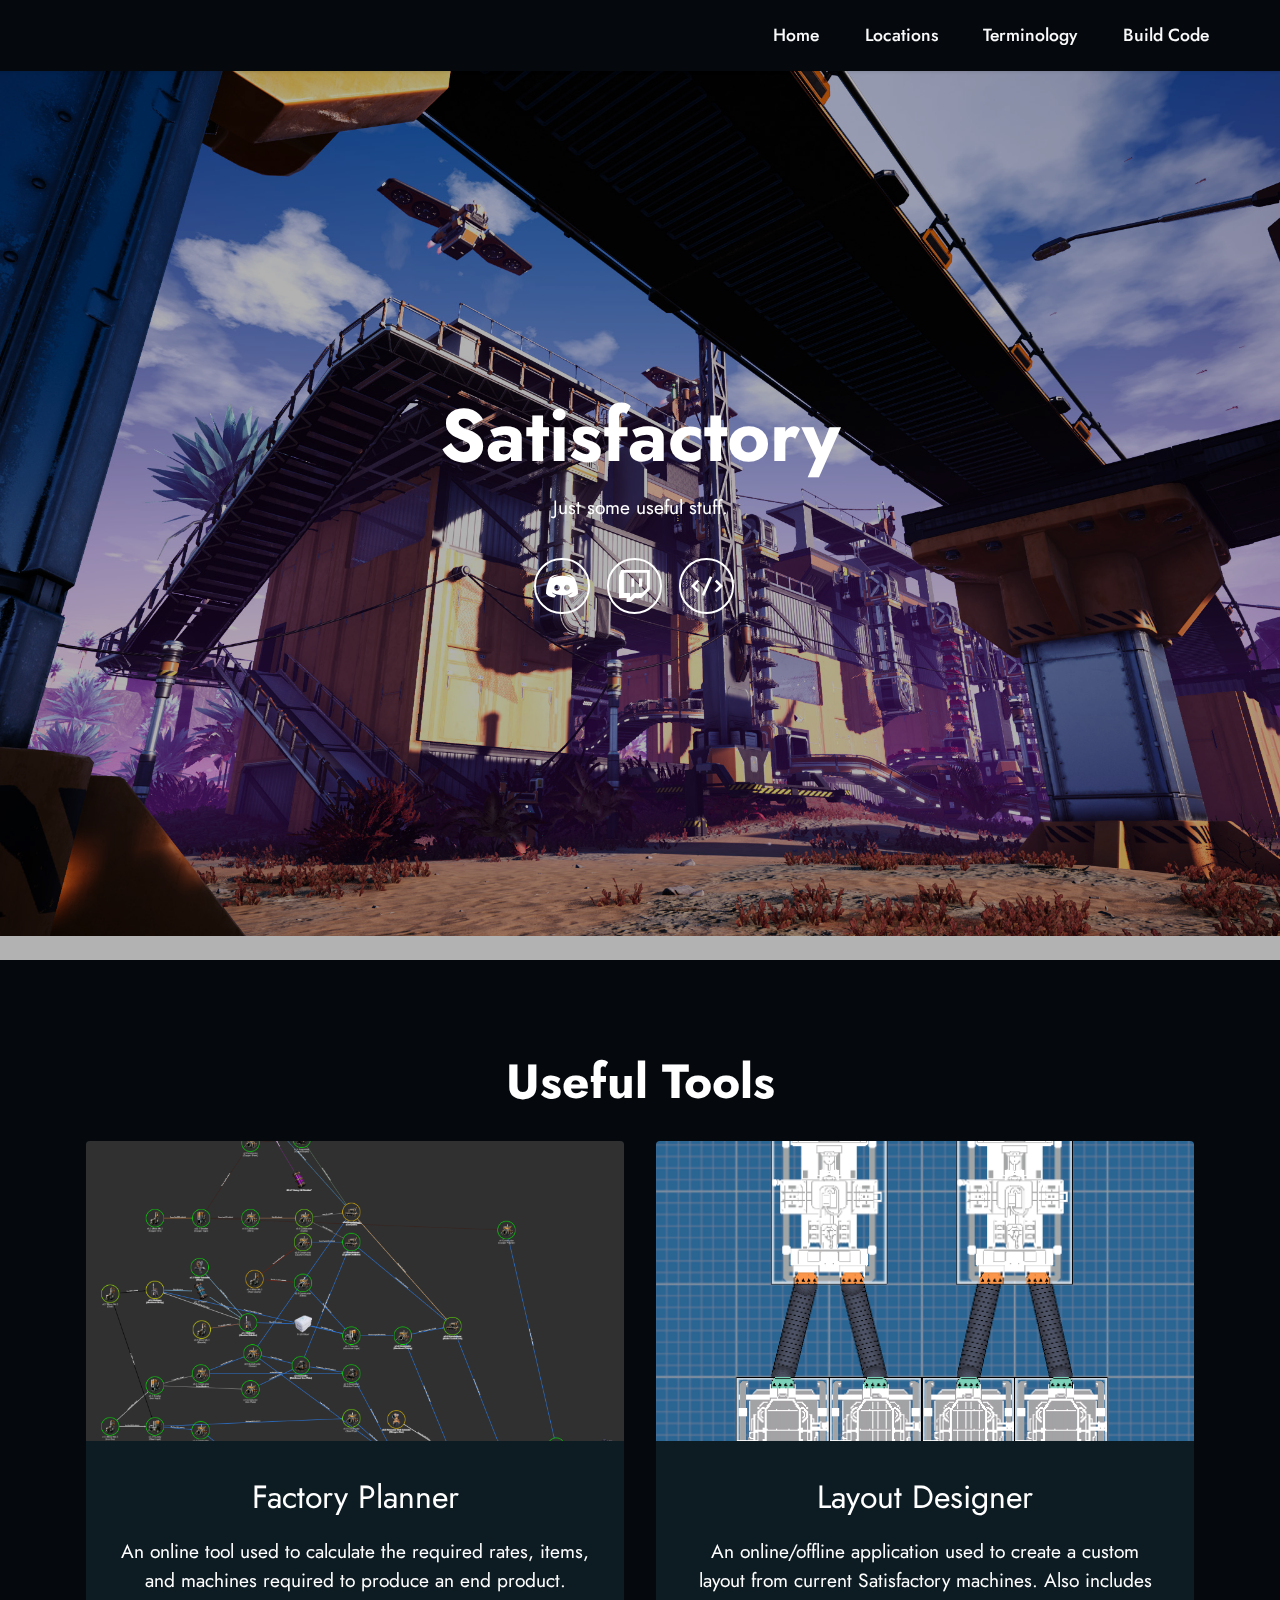
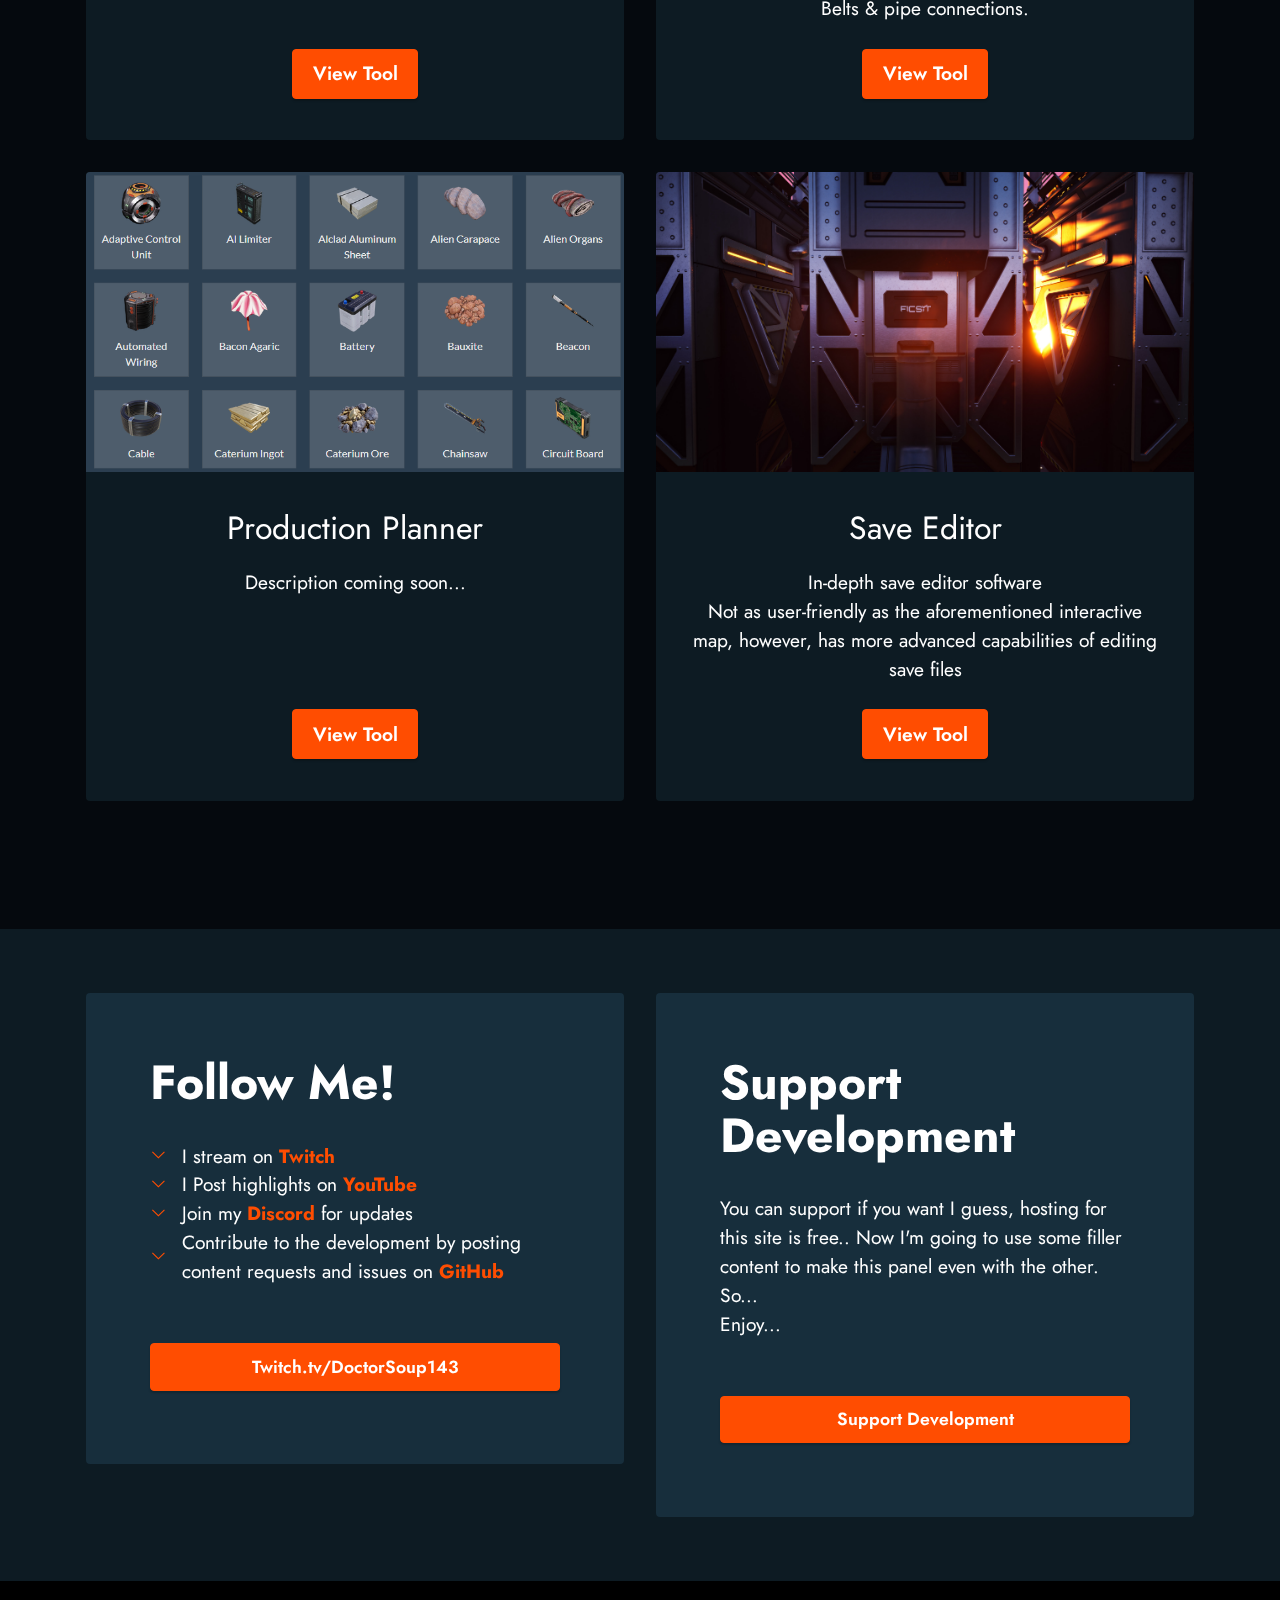
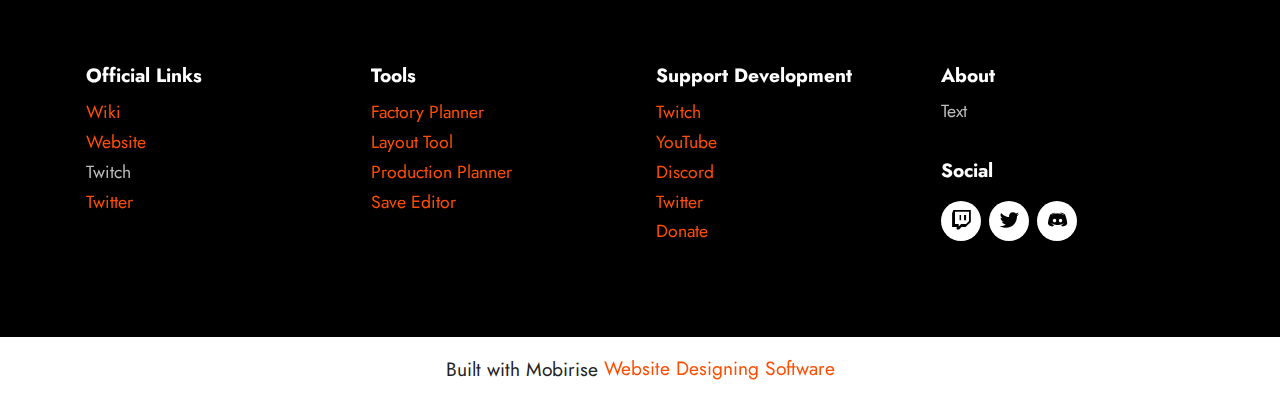
==== commit 662fca6f: "Content Update" ====
--- a/index.html
+++ b/index.html
@@ -144,9 +144,22 @@
                     <div class="item-content">
                         <h5 class="item-title mbr-fonts-style display-5">Production Planner<br></h5>
                         
-                        <p class="mbr-text mbr-fonts-style mt-3 display-7">Coming soon...</p>
+                        <p class="mbr-text mbr-fonts-style mt-3 display-7">Description coming soon...</p>
                     </div>
                     <div class="mbr-section-btn item-footer mt-2"><a href="https://www.satisfactorytools.com/codex/items" class="btn btn-primary item-btn display-7" target="_blank">View Tool</a></div>
+                </div>
+            </div><div class="item features-image сol-12 col-md-6 col-lg-6">
+                <div class="item-wrapper">
+                    <div class="item-img">
+                        <img src="assets/images/update-4-screenshots-14.jpg" alt="" data-slide-to="3" data-bs-slide-to="4">
+                    </div>
+                    <div class="item-content">
+                        <h5 class="item-title mbr-fonts-style display-5">Save Editor<br></h5>
+                        
+                        <p class="mbr-text mbr-fonts-style mt-3 display-7">In-depth save editor software
+<br>Not as user-friendly as the aforementioned interactive map, however, has more advanced capabilities of editing save files</p>
+                    </div>
+                    <div class="mbr-section-btn item-footer mt-2"><a href="https://github.com/Goz3rr/SatisfactorySaveEditor" class="btn btn-primary item-btn display-7" target="_blank">View Tool</a></div>
                 </div>
             </div>
             
@@ -171,7 +184,7 @@
                             <li class="item-wrap"><a href="https://discord.gg/Psx6kPr" class="text-primary" target="_blank"></a>I stream on <a href="https://www.twitch.tv/doctorsoup143" class="text-primary" target="_blank"><strong>Twitch</strong></a></li>
                             <li class="item-wrap">I Post highlights on <a href="https://www.youtube.com/channel/UC2LgikNXNwuHifq7XpQD4vA" class="text-primary" target="_blank"><strong>YouTube</strong></a></li>
                             <li class="item-wrap">Join my <strong><a href="https://discord.gg/Psx6kPr" class="text-primary" target="_blank"><b>Discord</b></a>&nbsp;</strong>for updates</li>
-                            <li class="item-wrap">Contribute to the development by posting content requests and issues on <a href="https://github.com/DoctorSoup143/The-Tarkov-Handbook" class="text-primary" target="_blank"><strong>GitHub</strong></a></li>
+                            <li class="item-wrap">Contribute to the development by posting content requests and issues on <a href="https://github.com/DoctorSoup143/Satisfactory-Site" class="text-primary" target="_blank"><strong>GitHub</strong></a></li>
                         </ul>
                     </div>
                     <div class="mbr-section-btn"><a class="btn btn-primary display-4" href="https://www.twitch.tv/doctorsoup143" target="_blank">Twitch.tv/DoctorSoup143</a></div>
@@ -204,7 +217,7 @@
                 <h5 class="mbr-section-subtitle mbr-fonts-style mb-2 display-7">
                     <strong>Official Links</strong></h5>
                 <ul class="list mbr-fonts-style display-4">
-                    <li class="mbr-text item-wrap"><a href="https://satisfactory.fandom.com/wiki/Satisfactory_Wiki" class="text-primary" target="_blank">Wiki</a></li>
+                    <li class="mbr-text item-wrap"><a href="https://satisfactory.fandom.com/wiki/Satisfactory_Wiki" class="text-primary" target="_blank">Wiki</a></li><li class="mbr-text item-wrap"><a href="https://www.satisfactorygame.com/" class="text-primary" target="_blank">Website</a></li><li class="mbr-text item-wrap">Twitch</li><li class="mbr-text item-wrap"><a href="https://twitter.com/SatisfactoryAF" class="text-primary" target="_blank">Twitter</a></li>
                     <li class="mbr-text item-wrap"><br></li>
                 </ul>
             </div>
@@ -214,14 +227,14 @@
                 <ul class="list mbr-fonts-style display-4">
 
                     <li class="mbr-text item-wrap"><a href="https://satisfactory-calculator.com/en/planners/production" class="text-primary" target="_blank">Factory Planner</a></li>
-                    <li class="mbr-text item-wrap"><a href="https://autumnfallstudios.itch.io/salt" class="text-primary" target="_blank">Layout Tool</a></li><li class="mbr-text item-wrap"><a href="https://www.satisfactorytools.com/codex/items" class="text-primary" target="_blank">Production Planner</a></li>
+                    <li class="mbr-text item-wrap"><a href="https://autumnfallstudios.itch.io/salt" class="text-primary" target="_blank">Layout Tool</a></li><li class="mbr-text item-wrap"><a href="https://www.satisfactorytools.com/codex/items" class="text-primary" target="_blank">Production Planner</a></li><li class="mbr-text item-wrap"><a href="https://github.com/Goz3rr/SatisfactorySaveEditor" class="text-primary" target="_blank">Save Editor</a></li>
                 </ul>
             </div>
             <div class="col-12 col-md-6 col-lg-3">
                 <h5 class="mbr-section-subtitle mbr-fonts-style mb-2 display-7">
-                    <strong>Support</strong></h5>
+                    <strong>Support Development</strong></h5>
                 <ul class="list mbr-fonts-style display-4">
-                    <li class="mbr-text item-wrap"><a href="https://www.twitch.tv/doctorsoup143" class="text-primary" target="_blank">Twitch</a></li><li class="mbr-text item-wrap"><a href="https://www.youtube.com/channel/UC2LgikNXNwuHifq7XpQD4vA" class="text-primary" target="_blank">YouTube</a></li><li class="mbr-text item-wrap"><a href="https://discord.gg/Psx6kPr" class="text-primary" target="_blank">Discord</a></li><li class="mbr-text item-wrap">GitHub</li><li class="mbr-text item-wrap"><a href="https://streamlabs.com/doctorsoup1431/tip" class="text-primary" target="_blank">Donate</a></li>
+                    <li class="mbr-text item-wrap"><a href="https://www.twitch.tv/doctorsoup143" class="text-primary" target="_blank">Twitch</a></li><li class="mbr-text item-wrap"><a href="https://www.youtube.com/channel/UC2LgikNXNwuHifq7XpQD4vA" class="text-primary" target="_blank">YouTube</a></li><li class="mbr-text item-wrap"><a href="https://discord.gg/Psx6kPr" class="text-primary" target="_blank">Discord</a></li><li class="mbr-text item-wrap"><a href="https://twitter.com/DoctorSoup143" class="text-primary" target="_blank">Twitter</a></li><li class="mbr-text item-wrap"><a href="https://streamlabs.com/doctorsoup1431/tip" class="text-primary" target="_blank">Donate</a></li>
                 </ul>
             </div>
             <div class="col-12 col-md-6 col-lg-3">
@@ -235,27 +248,27 @@
                 </h5>
                 <div class="social-row display-7">
                     <div class="soc-item">
-                        <a href="https://twitter.com/mobirise" target="_blank">
-                            <span class="mbr-iconfont socicon socicon-facebook"></span>
-                        </a>
-                    </div>
-                    <div class="soc-item">
-                        <a href="https://twitter.com/mobirise" target="_blank">
-                            <span class="mbr-iconfont socicon socicon-twitter"></span>
-                        </a>
-                    </div>
-                    <div class="soc-item">
-                        <a href="https://twitter.com/mobirise" target="_blank">
-                            <span class="mbr-iconfont socicon socicon-instagram"></span>
-                        </a>
-                    </div>
-                    
-                </div>
-            </div>
-            
-        </div>
-    </div>
-</section><section class="display-7" style="padding: 0;align-items: center;justify-content: center;flex-wrap: wrap;    align-content: center;display: flex;position: relative;height: 4rem;"><a href="https://mobiri.se/2773091" style="flex: 1 1;height: 4rem;position: absolute;width: 100%;z-index: 1;"><img alt="" style="height: 4rem;" src="[data-uri]"></a><p style="margin: 0;text-align: center;" class="display-7">Built with Mobirise &#8204;</p><a style="z-index:1" href="https://mobirise.com/web-page-maker.html">Free Web Page Maker</a></section><script src="assets/bootstrap/js/bootstrap.bundle.min.js"></script>  <script src="assets/parallax/jarallax.js"></script>  <script src="assets/smoothscroll/smooth-scroll.js"></script>  <script src="assets/ytplayer/index.js"></script>  <script src="assets/dropdown/js/navbar-dropdown.js"></script>  <script src="assets/theme/js/script.js"></script>  
+                        <a href="https://www.twitch.tv/doctorsoup143" target="_blank">
+                            <span class="mbr-iconfont socicon-twitch socicon"></span>
+                        </a>
+                    </div>
+                    <div class="soc-item">
+                        <a href="https://twitter.com/DoctorSoup143" target="_blank">
+                            <span class="mbr-iconfont socicon-twitter socicon"></span>
+                        </a>
+                    </div>
+                    <div class="soc-item">
+                        <a href="https://discord.com/invite/Psx6kPr" target="_blank">
+                            <span class="mbr-iconfont socicon-discord socicon"></span>
+                        </a>
+                    </div>
+                    
+                </div>
+            </div>
+            
+        </div>
+    </div>
+</section><section class="display-7" style="padding: 0;align-items: center;justify-content: center;flex-wrap: wrap;    align-content: center;display: flex;position: relative;height: 4rem;"><a href="https://mobiri.se/2773091" style="flex: 1 1;height: 4rem;position: absolute;width: 100%;z-index: 1;"><img alt="" style="height: 4rem;" src="[data-uri]"></a><p style="margin: 0;text-align: center;" class="display-7">Built with Mobirise &#8204;</p><a style="z-index:1" href="https://mobirise.com/website-design-software.html">Website Designing Software</a></section><script src="assets/bootstrap/js/bootstrap.bundle.min.js"></script>  <script src="assets/parallax/jarallax.js"></script>  <script src="assets/smoothscroll/smooth-scroll.js"></script>  <script src="assets/ytplayer/index.js"></script>  <script src="assets/dropdown/js/navbar-dropdown.js"></script>  <script src="assets/theme/js/script.js"></script>  
   
   
  <div id="scrollToTop" class="scrollToTop mbr-arrow-up"><a style="text-align: center;"><i class="mbr-arrow-up-icon mbr-arrow-up-icon-cm cm-icon cm-icon-smallarrow-up"></i></a></div>
--- a/assets/mobirise/css/mbr-additional.css
+++ b/assets/mobirise/css/mbr-additional.css
@@ -1035,7 +1035,7 @@
   }
 }
 .cid-t8MXRlyESp {
-  background-image: url("../../../assets/images/satisfactory.webp");
+  background-image: url("../../../assets/images/update-4-screenshots-6.jpg");
 }
 .cid-t8MXRlyESp .mbr-fallback-image.disabled {
   display: none;
@@ -1625,7 +1625,7 @@
   }
 }
 .cid-t9wTe520Ek {
-  background-image: linear-gradient(135deg, #ff4d01 10%, #2b5771 100%) !important;
+  background-image: url("../../../assets/images/productionline.jpg");
 }
 .cid-t9wTe520Ek .mbr-fallback-image.disabled {
   display: none;
@@ -1642,7 +1642,7 @@
 .cid-ta5K9PEhKd {
   padding-top: 6rem;
   padding-bottom: 6rem;
-  background-color: #172e3c;
+  background-color: #0d1b23;
 }
 .cid-ta5K9PEhKd .mbr-fallback-image.disabled {
   display: none;
@@ -1685,6 +1685,60 @@
   color: #ffffff;
 }
 .cid-ta5K9PEhKd .panel-text {
+  color: #ffffff;
+}
+.cid-ta5K9PEhKd H4 {
+  color: #ffffff;
+}
+.cid-tahRHYlIKa {
+  padding-top: 6rem;
+  padding-bottom: 6rem;
+  background-color: #172e3c;
+}
+.cid-tahRHYlIKa .mbr-fallback-image.disabled {
+  display: none;
+}
+.cid-tahRHYlIKa .mbr-fallback-image {
+  display: block;
+  background-size: cover;
+  background-position: center center;
+  width: 100%;
+  height: 100%;
+  position: absolute;
+  top: 0;
+}
+.cid-tahRHYlIKa .mbr-iconfont {
+  font-size: 1.4rem !important;
+  font-family: 'Moririse2' !important;
+  color: #ff4d01;
+  margin-left: 1rem;
+}
+.cid-tahRHYlIKa .panel-group {
+  border: none;
+}
+.cid-tahRHYlIKa .panel-title {
+  display: flex;
+  align-items: center;
+  justify-content: space-between;
+}
+.cid-tahRHYlIKa .panel-body,
+.cid-tahRHYlIKa .card-header {
+  padding: 1rem 0;
+}
+.cid-tahRHYlIKa .panel-title-edit {
+  color: #ffffff;
+}
+.cid-tahRHYlIKa .card .card-header {
+  background-color: transparent;
+  margin-bottom: 0;
+}
+.cid-tahRHYlIKa H3 {
+  color: #ffffff;
+}
+.cid-tahRHYlIKa .panel-text {
+  color: #ffffff;
+}
+.cid-tahRHYlIKa H4 {
   color: #ffffff;
 }
 .cid-ta5OCUYqRq {
@@ -2586,10 +2640,49 @@
     left: -1rem;
   }
 }
+.cid-tahUaEBqmc {
+  background-image: url("../../../assets/images/update-4-screenshots-14.jpg");
+}
+.cid-tahUaEBqmc .mbr-fallback-image.disabled {
+  display: none;
+}
+.cid-tahUaEBqmc .mbr-fallback-image {
+  display: block;
+  background-size: cover;
+  background-position: center center;
+  width: 100%;
+  height: 100%;
+  position: absolute;
+  top: 0;
+}
+.cid-tahUaEBqmc .social-row .soc-item {
+  display: inline-block;
+  text-align: center;
+  margin-bottom: 1rem;
+  margin-right: .7rem;
+}
+.cid-tahUaEBqmc .social-row .soc-item .mbr-iconfont {
+  font-size: 32px;
+  border-radius: 50%;
+  padding: 0.6rem;
+  border: 2px solid #ffffff;
+  transition: all 0.3s;
+  color: #ffffff;
+}
+.cid-tahUaEBqmc .social-row .soc-item .mbr-iconfont:hover {
+  background-color: #ffffff;
+  color: #000000;
+}
+.cid-tahUaEBqmc .mbr-section-subtitle {
+  color: #ffffff;
+}
+.cid-tahUaEBqmc .mbr-section-title {
+  color: #ffffff;
+}
 .cid-ta61CNd1R8 {
   padding-top: 6rem;
   padding-bottom: 6rem;
-  background-color: #172e3c;
+  background-color: #0d1b23;
 }
 .cid-ta61CNd1R8 .mbr-fallback-image.disabled {
   display: none;
--- a/assets/mobirise/css/mbr-additional.css
+++ b/assets/mobirise/css/mbr-additional.css
@@ -1035,7 +1035,7 @@
   }
 }
 .cid-t8MXRlyESp {
-  background-image: url("../../../assets/images/satisfactory.webp");
+  background-image: url("../../../assets/images/update-4-screenshots-6.jpg");
 }
 .cid-t8MXRlyESp .mbr-fallback-image.disabled {
   display: none;
@@ -1625,7 +1625,7 @@
   }
 }
 .cid-t9wTe520Ek {
-  background-image: linear-gradient(135deg, #ff4d01 10%, #2b5771 100%) !important;
+  background-image: url("../../../assets/images/productionline.jpg");
 }
 .cid-t9wTe520Ek .mbr-fallback-image.disabled {
   display: none;
@@ -1642,7 +1642,7 @@
 .cid-ta5K9PEhKd {
   padding-top: 6rem;
   padding-bottom: 6rem;
-  background-color: #172e3c;
+  background-color: #0d1b23;
 }
 .cid-ta5K9PEhKd .mbr-fallback-image.disabled {
   display: none;
@@ -1685,6 +1685,60 @@
   color: #ffffff;
 }
 .cid-ta5K9PEhKd .panel-text {
+  color: #ffffff;
+}
+.cid-ta5K9PEhKd H4 {
+  color: #ffffff;
+}
+.cid-tahRHYlIKa {
+  padding-top: 6rem;
+  padding-bottom: 6rem;
+  background-color: #172e3c;
+}
+.cid-tahRHYlIKa .mbr-fallback-image.disabled {
+  display: none;
+}
+.cid-tahRHYlIKa .mbr-fallback-image {
+  display: block;
+  background-size: cover;
+  background-position: center center;
+  width: 100%;
+  height: 100%;
+  position: absolute;
+  top: 0;
+}
+.cid-tahRHYlIKa .mbr-iconfont {
+  font-size: 1.4rem !important;
+  font-family: 'Moririse2' !important;
+  color: #ff4d01;
+  margin-left: 1rem;
+}
+.cid-tahRHYlIKa .panel-group {
+  border: none;
+}
+.cid-tahRHYlIKa .panel-title {
+  display: flex;
+  align-items: center;
+  justify-content: space-between;
+}
+.cid-tahRHYlIKa .panel-body,
+.cid-tahRHYlIKa .card-header {
+  padding: 1rem 0;
+}
+.cid-tahRHYlIKa .panel-title-edit {
+  color: #ffffff;
+}
+.cid-tahRHYlIKa .card .card-header {
+  background-color: transparent;
+  margin-bottom: 0;
+}
+.cid-tahRHYlIKa H3 {
+  color: #ffffff;
+}
+.cid-tahRHYlIKa .panel-text {
+  color: #ffffff;
+}
+.cid-tahRHYlIKa H4 {
   color: #ffffff;
 }
 .cid-ta5OCUYqRq {
@@ -2586,10 +2640,49 @@
     left: -1rem;
   }
 }
+.cid-tahUaEBqmc {
+  background-image: url("../../../assets/images/update-4-screenshots-14.jpg");
+}
+.cid-tahUaEBqmc .mbr-fallback-image.disabled {
+  display: none;
+}
+.cid-tahUaEBqmc .mbr-fallback-image {
+  display: block;
+  background-size: cover;
+  background-position: center center;
+  width: 100%;
+  height: 100%;
+  position: absolute;
+  top: 0;
+}
+.cid-tahUaEBqmc .social-row .soc-item {
+  display: inline-block;
+  text-align: center;
+  margin-bottom: 1rem;
+  margin-right: .7rem;
+}
+.cid-tahUaEBqmc .social-row .soc-item .mbr-iconfont {
+  font-size: 32px;
+  border-radius: 50%;
+  padding: 0.6rem;
+  border: 2px solid #ffffff;
+  transition: all 0.3s;
+  color: #ffffff;
+}
+.cid-tahUaEBqmc .social-row .soc-item .mbr-iconfont:hover {
+  background-color: #ffffff;
+  color: #000000;
+}
+.cid-tahUaEBqmc .mbr-section-subtitle {
+  color: #ffffff;
+}
+.cid-tahUaEBqmc .mbr-section-title {
+  color: #ffffff;
+}
 .cid-ta61CNd1R8 {
   padding-top: 6rem;
   padding-bottom: 6rem;
-  background-color: #172e3c;
+  background-color: #0d1b23;
 }
 .cid-ta61CNd1R8 .mbr-fallback-image.disabled {
   display: none;
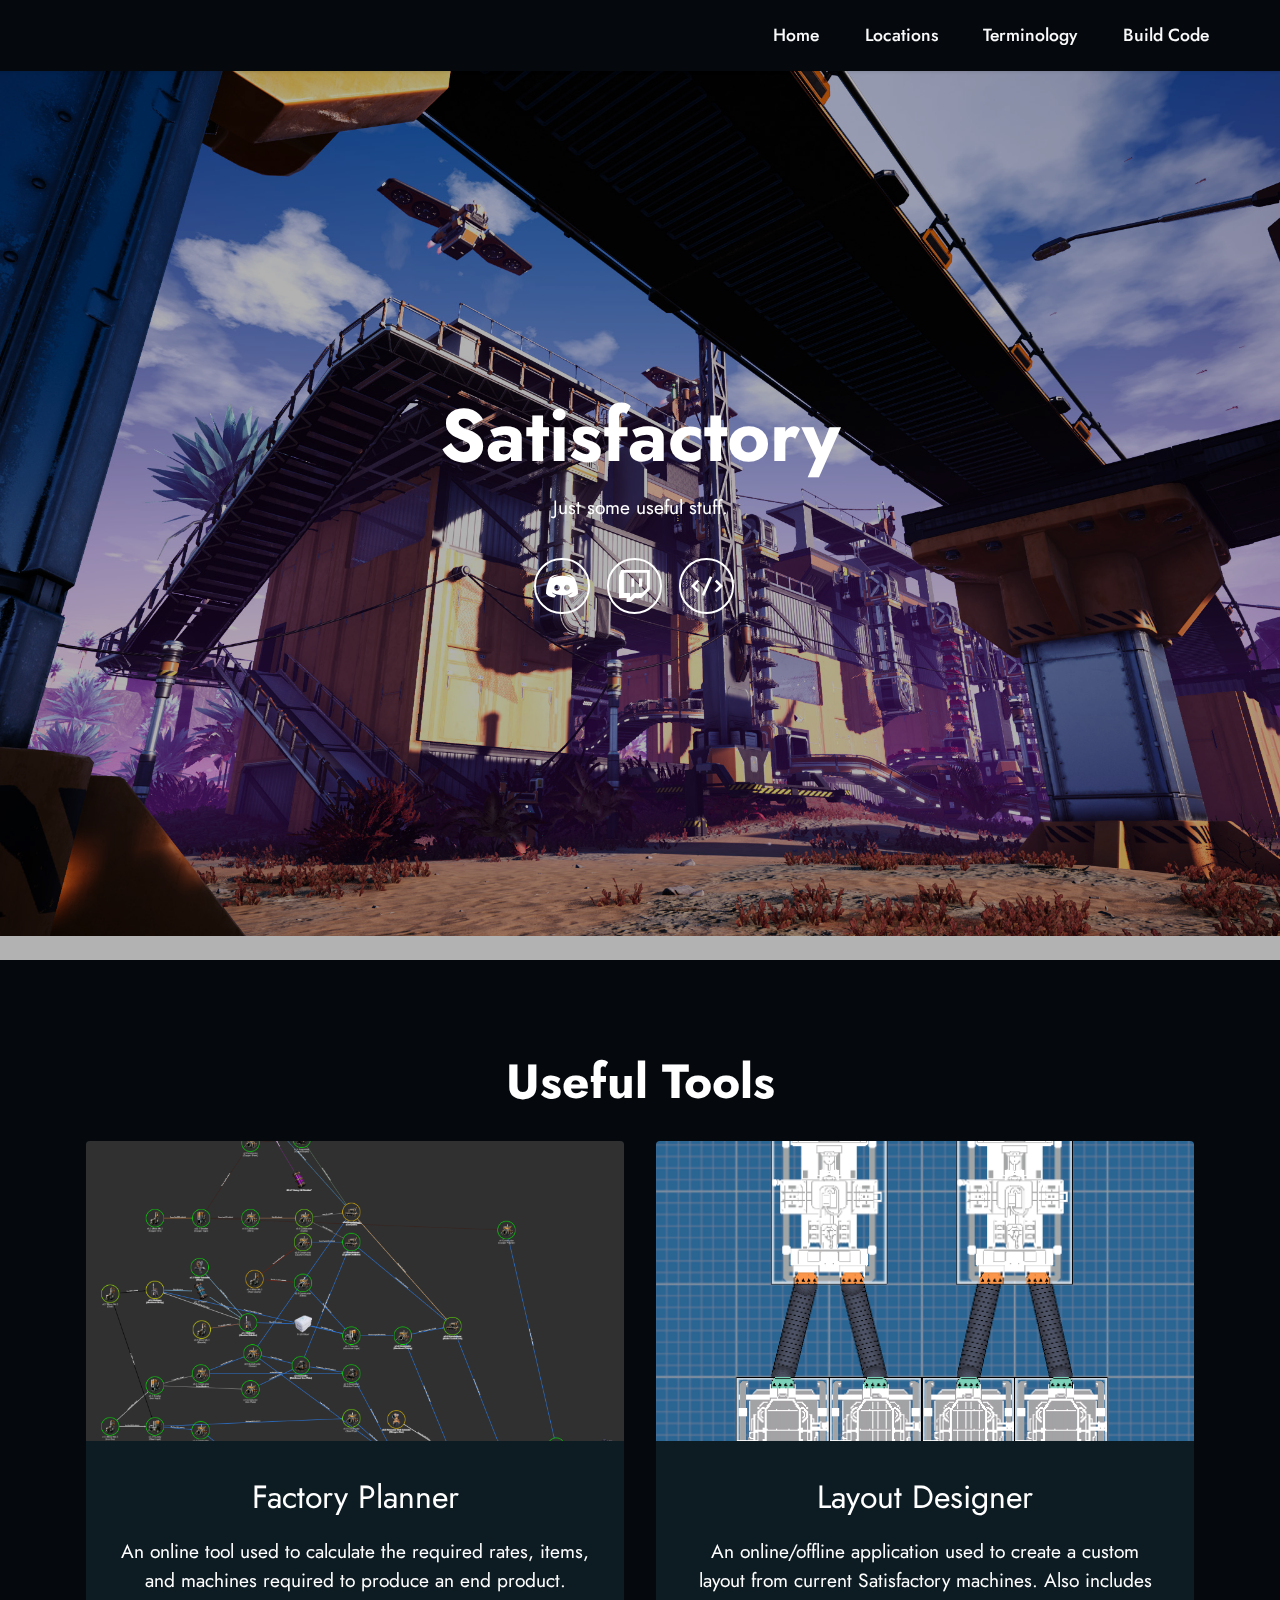
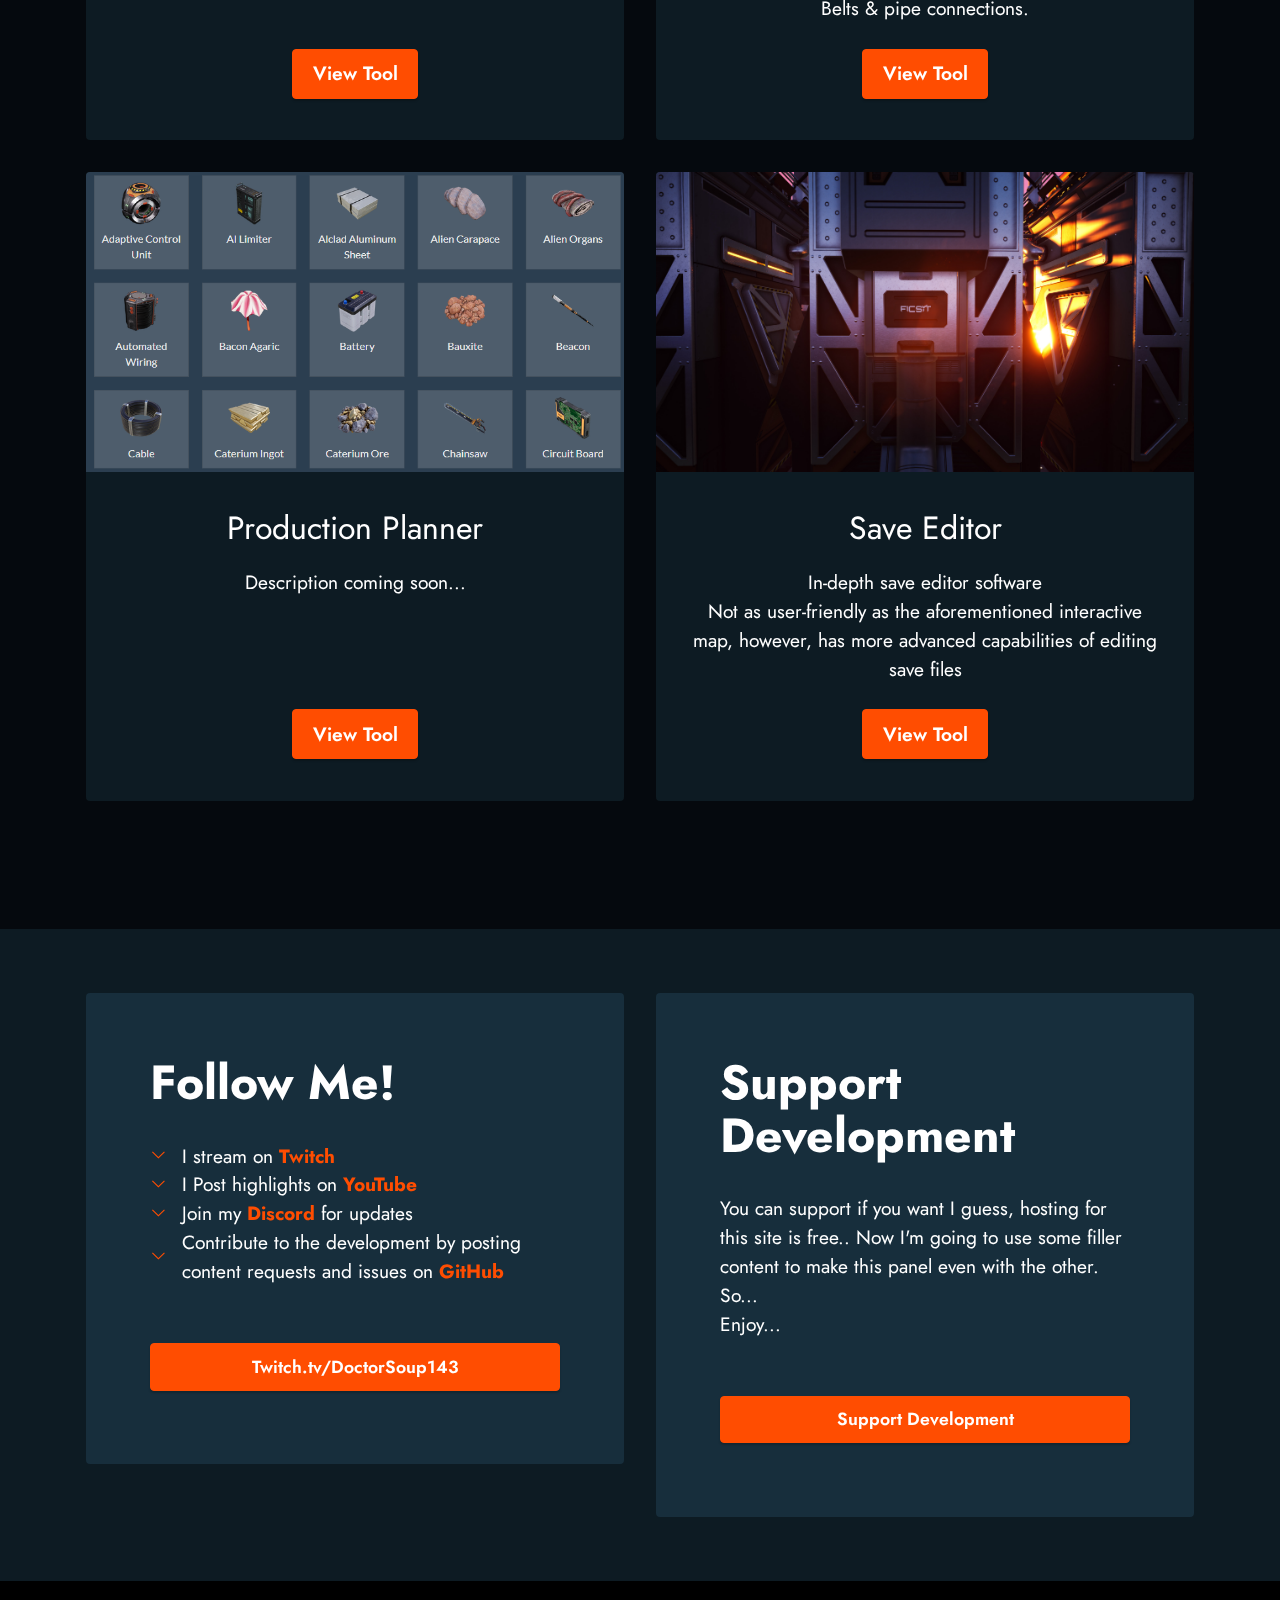
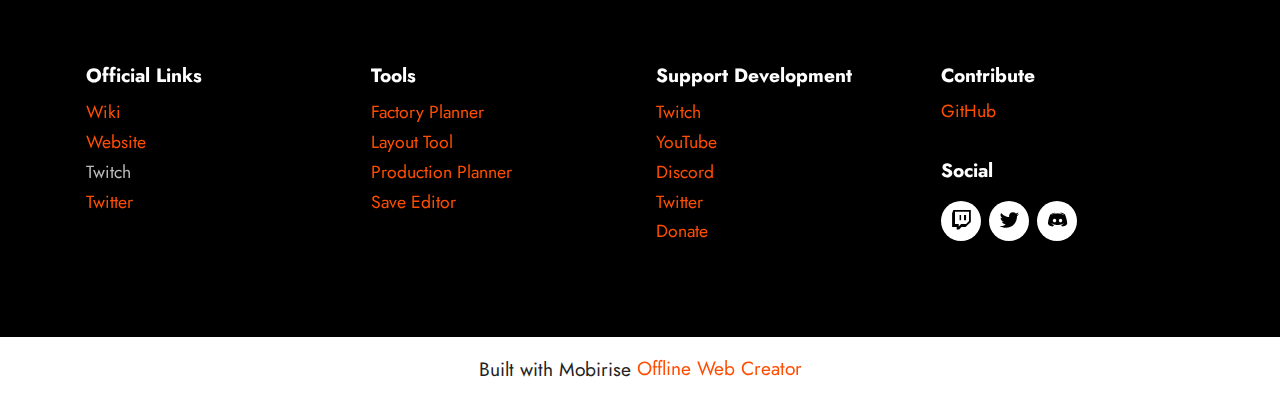
==== commit 37c81585: "Small Fix" ====
--- a/index.html
+++ b/index.html
@@ -239,10 +239,9 @@
             </div>
             <div class="col-12 col-md-6 col-lg-3">
                 <h5 class="mbr-section-subtitle mbr-fonts-style mb-2 display-7">
-                    <strong>About</strong>
-                </h5>
+                    <strong>Contribute</strong></h5>
                 <p class="mbr-text mbr-fonts-style mb-4 display-4">
-                    Text</p>
+                    <a href="https://github.com/DoctorSoup143/Satisfactory-Site" class="text-primary" target="_blank">GitHub</a></p>
                 <h5 class="mbr-section-subtitle mbr-fonts-style mb-3 display-7">
                     <strong>Social</strong>
                 </h5>
@@ -268,7 +267,7 @@
             
         </div>
     </div>
-</section><section class="display-7" style="padding: 0;align-items: center;justify-content: center;flex-wrap: wrap;    align-content: center;display: flex;position: relative;height: 4rem;"><a href="https://mobiri.se/2773091" style="flex: 1 1;height: 4rem;position: absolute;width: 100%;z-index: 1;"><img alt="" style="height: 4rem;" src="[data-uri]"></a><p style="margin: 0;text-align: center;" class="display-7">Built with Mobirise &#8204;</p><a style="z-index:1" href="https://mobirise.com/website-design-software.html">Website Designing Software</a></section><script src="assets/bootstrap/js/bootstrap.bundle.min.js"></script>  <script src="assets/parallax/jarallax.js"></script>  <script src="assets/smoothscroll/smooth-scroll.js"></script>  <script src="assets/ytplayer/index.js"></script>  <script src="assets/dropdown/js/navbar-dropdown.js"></script>  <script src="assets/theme/js/script.js"></script>  
+</section><section class="display-7" style="padding: 0;align-items: center;justify-content: center;flex-wrap: wrap;    align-content: center;display: flex;position: relative;height: 4rem;"><a href="https://mobiri.se/2773091" style="flex: 1 1;height: 4rem;position: absolute;width: 100%;z-index: 1;"><img alt="" style="height: 4rem;" src="[data-uri]"></a><p style="margin: 0;text-align: center;" class="display-7">Built with Mobirise &#8204;</p><a style="z-index:1" href="https://mobirise.com/offline-website-builder.html">Offline Web Creator</a></section><script src="assets/bootstrap/js/bootstrap.bundle.min.js"></script>  <script src="assets/parallax/jarallax.js"></script>  <script src="assets/smoothscroll/smooth-scroll.js"></script>  <script src="assets/ytplayer/index.js"></script>  <script src="assets/dropdown/js/navbar-dropdown.js"></script>  <script src="assets/theme/js/script.js"></script>  
   
   
  <div id="scrollToTop" class="scrollToTop mbr-arrow-up"><a style="text-align: center;"><i class="mbr-arrow-up-icon mbr-arrow-up-icon-cm cm-icon cm-icon-smallarrow-up"></i></a></div>
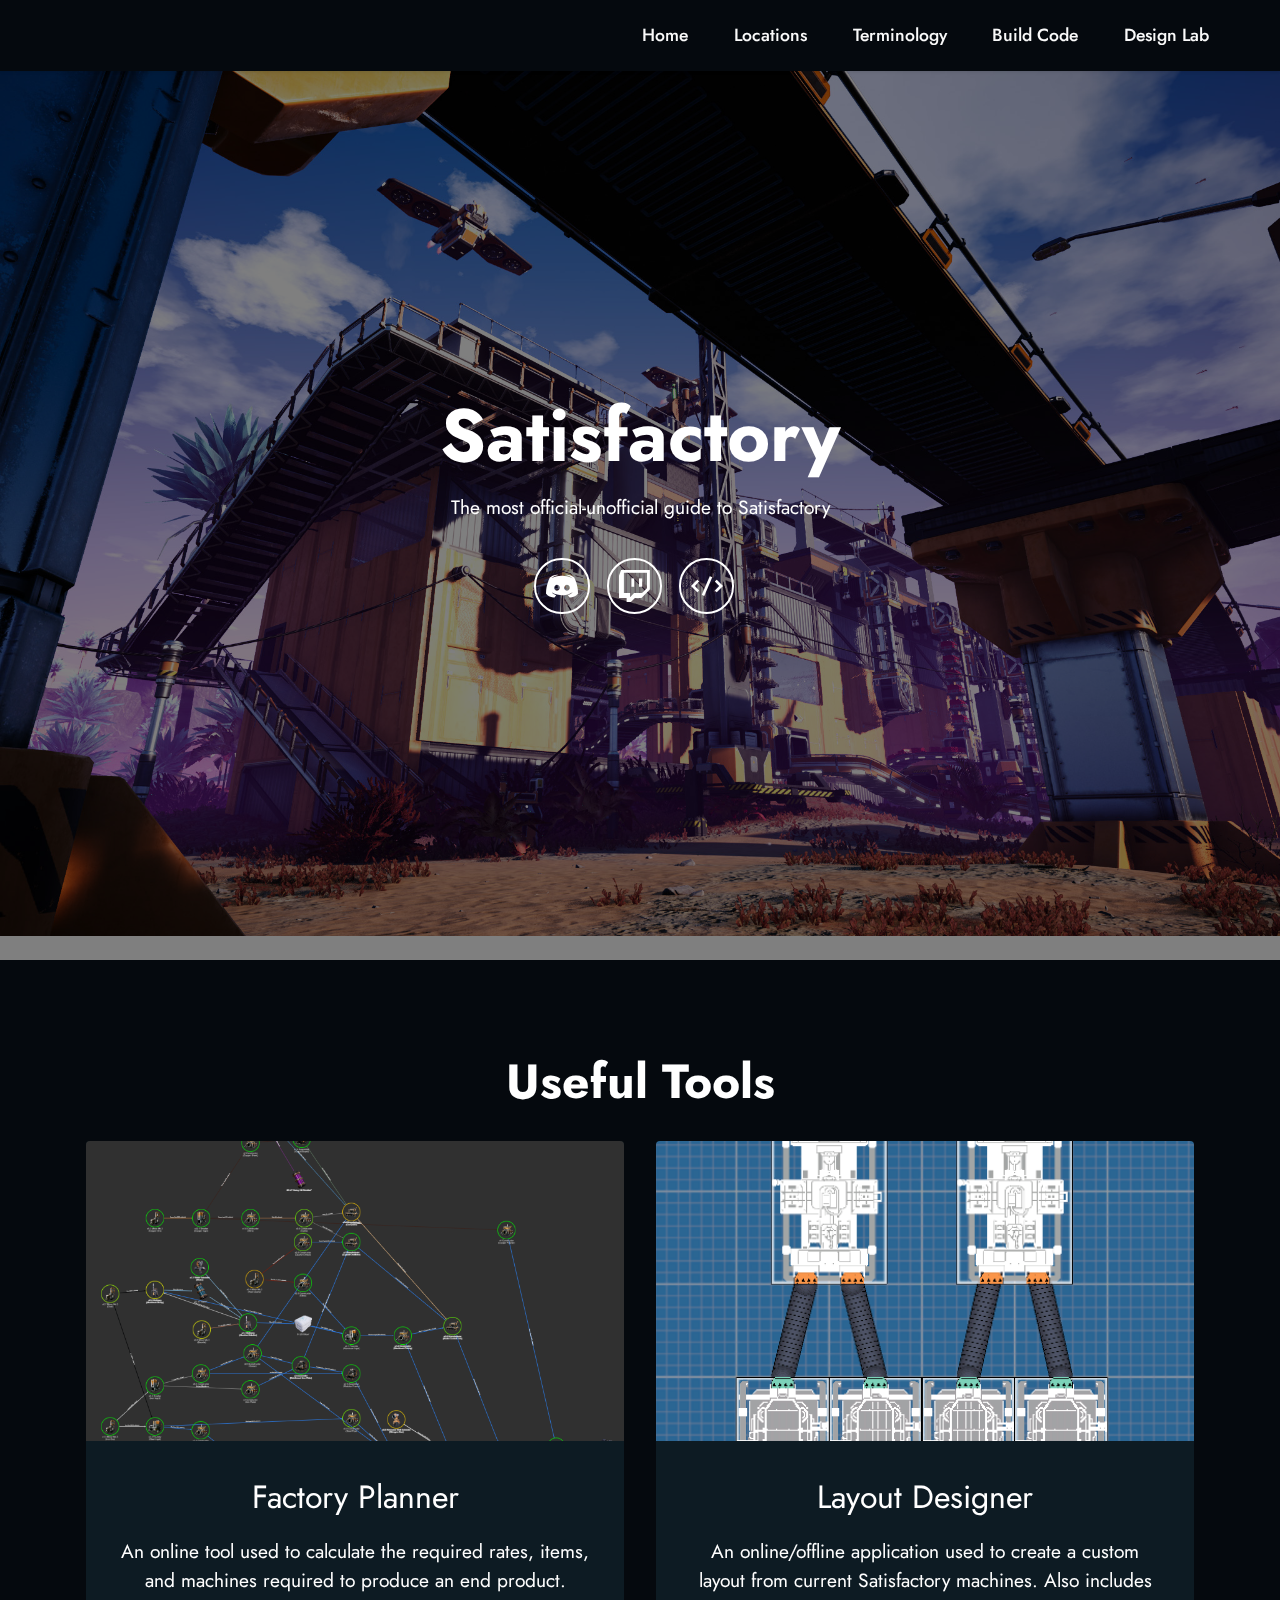
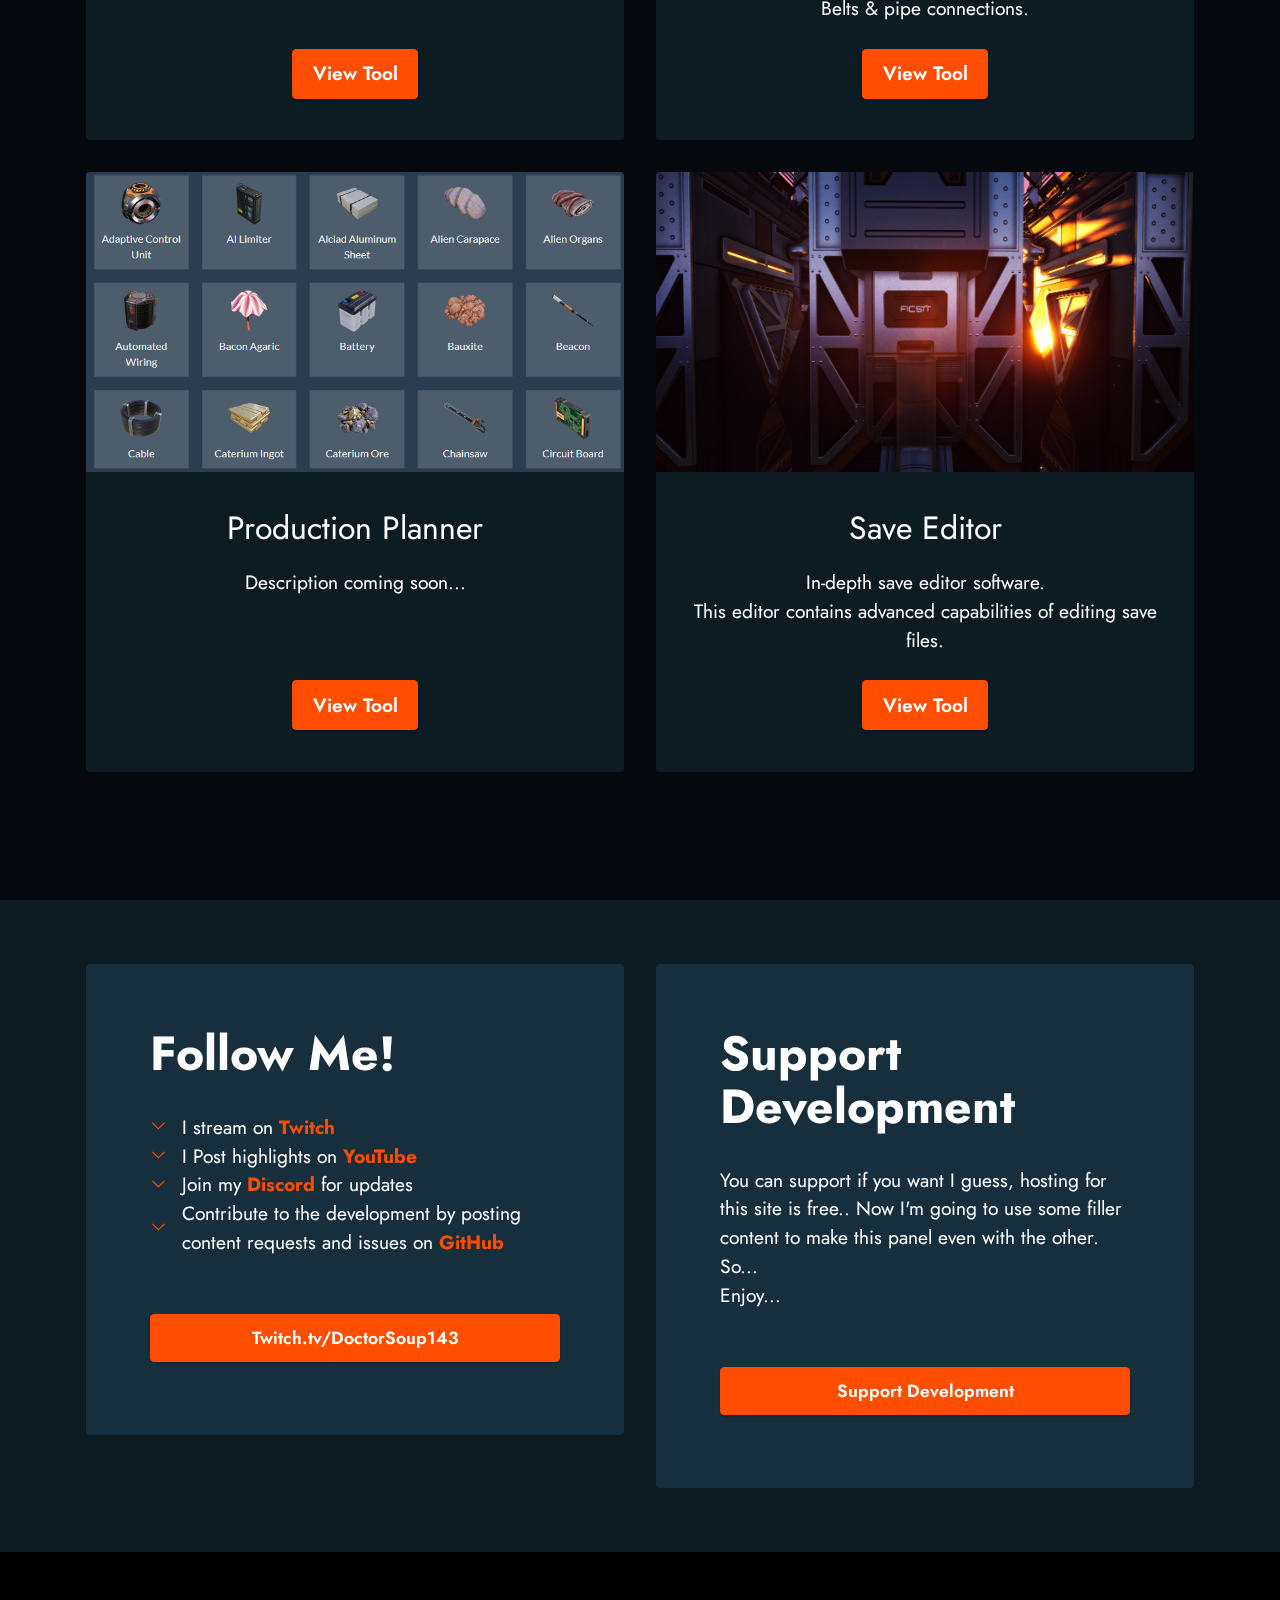
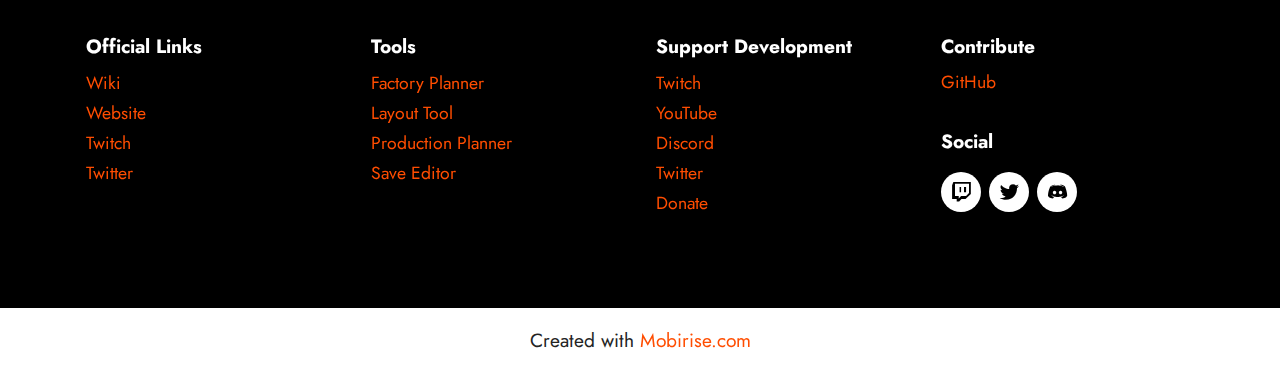
==== commit 64c0f157: "Added New Page" ====
--- a/index.html
+++ b/index.html
@@ -8,13 +8,13 @@
   <meta name="twitter:card" content="summary_large_image"/>
   <meta name="twitter:image:src" content="">
   <meta property="og:image" content="">
-  <meta name="twitter:title" content="Satisfactory Squad">
+  <meta name="twitter:title" content="Satisfactory Guide">
   <meta name="viewport" content="width=device-width, initial-scale=1, minimum-scale=1">
   <link rel="shortcut icon" href="assets/images/logo.png" type="image/x-icon">
-  <meta name="description" content="Just some Satisfactory stuff.">
-  
-  
-  <title>Satisfactory Squad</title>
+  <meta name="description" content="The most official-unofficial Satisfactory guide. Designed with efficiency in mind.">
+  
+  
+  <title>Satisfactory Guide</title>
   <link rel="stylesheet" href="assets/web/assets/mobirise-icons2/mobirise2.css">
   <link rel="stylesheet" href="assets/bootstrap/css/bootstrap.min.css">
   <link rel="stylesheet" href="assets/bootstrap/css/bootstrap-grid.min.css">
@@ -54,7 +54,7 @@
                 <ul class="navbar-nav nav-dropdown nav-right navbar-nav-top-padding" data-app-modern-menu="true"><li class="nav-item"><a class="nav-link link text-white display-4" href="index.html">Home</a></li>
                     
                     <li class="nav-item"><a class="nav-link link text-white text-primary display-4" href="Locations.html">Locations</a>
-                    </li><li class="nav-item"><a class="nav-link link text-white text-primary display-4" href="Terms.html">Terminology</a></li><li class="nav-item"><a class="nav-link link text-white text-primary display-4" href="BuildCode.html">Build Code</a></li></ul>
+                    </li><li class="nav-item"><a class="nav-link link text-white text-primary display-4" href="Terms.html">Terminology</a></li><li class="nav-item"><a class="nav-link link text-white text-primary display-4" href="BuildCode.html">Build Code</a></li><li class="nav-item"><a class="nav-link link text-white text-primary display-4" href="Designs.html">Design Lab</a></li></ul>
                 
                 
             </div>
@@ -67,13 +67,13 @@
     
 
     
-    <div class="mbr-overlay" style="opacity: 0.3; background-color: rgb(0, 0, 0);"></div>
+    <div class="mbr-overlay" style="opacity: 0.5; background-color: rgb(0, 0, 0);"></div>
 
     <div class="align-center container-fluid">
         <div class="row justify-content-center">
             <div class="col-12 col-lg-12">
                 <h1 class="mbr-section-title mbr-fonts-style mb-3 display-1"><strong>Satisfactory</strong></h1>
-                <h2 class="mbr-section-subtitle mbr-fonts-style mb-3 display-7">Just some useful stuff.</h2>
+                <h2 class="mbr-section-subtitle mbr-fonts-style mb-3 display-7">The most official-unofficial guide to Satisfactory</h2>
                 
                 
                 <div class="social-row display-7 mt-5">
@@ -156,8 +156,7 @@
                     <div class="item-content">
                         <h5 class="item-title mbr-fonts-style display-5">Save Editor<br></h5>
                         
-                        <p class="mbr-text mbr-fonts-style mt-3 display-7">In-depth save editor software
-<br>Not as user-friendly as the aforementioned interactive map, however, has more advanced capabilities of editing save files</p>
+                        <p class="mbr-text mbr-fonts-style mt-3 display-7">In-depth save editor software.<br>This editor contains advanced capabilities of editing save files.</p>
                     </div>
                     <div class="mbr-section-btn item-footer mt-2"><a href="https://github.com/Goz3rr/SatisfactorySaveEditor" class="btn btn-primary item-btn display-7" target="_blank">View Tool</a></div>
                 </div>
@@ -217,7 +216,7 @@
                 <h5 class="mbr-section-subtitle mbr-fonts-style mb-2 display-7">
                     <strong>Official Links</strong></h5>
                 <ul class="list mbr-fonts-style display-4">
-                    <li class="mbr-text item-wrap"><a href="https://satisfactory.fandom.com/wiki/Satisfactory_Wiki" class="text-primary" target="_blank">Wiki</a></li><li class="mbr-text item-wrap"><a href="https://www.satisfactorygame.com/" class="text-primary" target="_blank">Website</a></li><li class="mbr-text item-wrap">Twitch</li><li class="mbr-text item-wrap"><a href="https://twitter.com/SatisfactoryAF" class="text-primary" target="_blank">Twitter</a></li>
+                    <li class="mbr-text item-wrap"><a href="https://satisfactory.fandom.com/wiki/Satisfactory_Wiki" class="text-primary" target="_blank">Wiki</a></li><li class="mbr-text item-wrap"><a href="https://www.satisfactorygame.com/" class="text-primary" target="_blank">Website</a></li><li class="mbr-text item-wrap"><a href="https://www.twitch.tv/coffeestainstudiosdevs" class="text-primary" target="_blank">Twitch</a></li><li class="mbr-text item-wrap"><a href="https://twitter.com/SatisfactoryAF" class="text-primary" target="_blank">Twitter</a></li>
                     <li class="mbr-text item-wrap"><br></li>
                 </ul>
             </div>
@@ -267,7 +266,7 @@
             
         </div>
     </div>
-</section><section class="display-7" style="padding: 0;align-items: center;justify-content: center;flex-wrap: wrap;    align-content: center;display: flex;position: relative;height: 4rem;"><a href="https://mobiri.se/2773091" style="flex: 1 1;height: 4rem;position: absolute;width: 100%;z-index: 1;"><img alt="" style="height: 4rem;" src="[data-uri]"></a><p style="margin: 0;text-align: center;" class="display-7">Built with Mobirise &#8204;</p><a style="z-index:1" href="https://mobirise.com/offline-website-builder.html">Offline Web Creator</a></section><script src="assets/bootstrap/js/bootstrap.bundle.min.js"></script>  <script src="assets/parallax/jarallax.js"></script>  <script src="assets/smoothscroll/smooth-scroll.js"></script>  <script src="assets/ytplayer/index.js"></script>  <script src="assets/dropdown/js/navbar-dropdown.js"></script>  <script src="assets/theme/js/script.js"></script>  
+</section><section class="display-7" style="padding: 0;align-items: center;justify-content: center;flex-wrap: wrap;    align-content: center;display: flex;position: relative;height: 4rem;"><a href="https://mobiri.se/2773091" style="flex: 1 1;height: 4rem;position: absolute;width: 100%;z-index: 1;"><img alt="" style="height: 4rem;" src="[data-uri]"></a><p style="margin: 0;text-align: center;" class="display-7">Created with &#8204;</p><a style="z-index:1" href="https://mobirise.com">Mobirise.com </a></section><script src="assets/bootstrap/js/bootstrap.bundle.min.js"></script>  <script src="assets/parallax/jarallax.js"></script>  <script src="assets/smoothscroll/smooth-scroll.js"></script>  <script src="assets/ytplayer/index.js"></script>  <script src="assets/dropdown/js/navbar-dropdown.js"></script>  <script src="assets/theme/js/script.js"></script>  
   
   
  <div id="scrollToTop" class="scrollToTop mbr-arrow-up"><a style="text-align: center;"><i class="mbr-arrow-up-icon mbr-arrow-up-icon-cm cm-icon cm-icon-smallarrow-up"></i></a></div>
--- a/assets/mobirise/css/mbr-additional.css
+++ b/assets/mobirise/css/mbr-additional.css
@@ -2789,3 +2789,498 @@
 .cid-ta61CNx3tE .mbr-iconfont {
   color: black;
 }
+.cid-taiAokOKPD {
+  z-index: 1000;
+  width: 100%;
+  position: relative;
+  min-height: 60px;
+}
+.cid-taiAokOKPD nav.navbar {
+  position: fixed;
+}
+.cid-taiAokOKPD .dropdown-item:before {
+  font-family: Moririse2 !important;
+  content: "\e966";
+  display: inline-block;
+  width: 0;
+  position: absolute;
+  left: 1rem;
+  top: 0.5rem;
+  margin-right: 0.5rem;
+  line-height: 1;
+  font-size: inherit;
+  vertical-align: middle;
+  text-align: center;
+  overflow: hidden;
+  transform: scale(0, 1);
+  transition: all 0.25s ease-in-out;
+}
+.cid-taiAokOKPD .dropdown-menu {
+  padding: 0;
+  border-radius: 4px;
+  box-shadow: 0 1px 3px 0 rgba(0, 0, 0, 0.1);
+}
+.cid-taiAokOKPD .dropdown-item {
+  border-bottom: 1px solid #e6e6e6;
+}
+.cid-taiAokOKPD .dropdown-item:hover,
+.cid-taiAokOKPD .dropdown-item:focus {
+  background: #ff4d01 !important;
+  color: white !important;
+}
+.cid-taiAokOKPD .dropdown-item:hover span {
+  color: white;
+}
+.cid-taiAokOKPD .dropdown-item:first-child {
+  border-top-left-radius: 4px;
+  border-top-right-radius: 4px;
+}
+.cid-taiAokOKPD .dropdown-item:last-child {
+  border-bottom: none;
+  border-bottom-left-radius: 4px;
+  border-bottom-right-radius: 4px;
+}
+.cid-taiAokOKPD .nav-dropdown .link {
+  padding: 0 0.3em !important;
+  margin: 0.667em 1em !important;
+}
+.cid-taiAokOKPD .nav-dropdown .link.dropdown-toggle::after {
+  margin-left: 0.5rem;
+  margin-top: 0.2rem;
+}
+.cid-taiAokOKPD .nav-link {
+  position: relative;
+}
+.cid-taiAokOKPD .container {
+  display: flex;
+  margin: auto;
+}
+@media (min-width: 992px) {
+  .cid-taiAokOKPD .container {
+    flex-wrap: nowrap;
+  }
+}
+.cid-taiAokOKPD .iconfont-wrapper {
+  color: #000000 !important;
+  font-size: 1.5rem;
+  padding-right: 0.5rem;
+}
+.cid-taiAokOKPD .dropdown-menu,
+.cid-taiAokOKPD .navbar.opened {
+  background: #05090e !important;
+}
+.cid-taiAokOKPD .nav-item:focus,
+.cid-taiAokOKPD .nav-link:focus {
+  outline: none;
+}
+.cid-taiAokOKPD .dropdown .dropdown-menu .dropdown-item {
+  width: auto;
+  transition: all 0.25s ease-in-out;
+}
+.cid-taiAokOKPD .dropdown .dropdown-menu .dropdown-item::after {
+  right: 0.5rem;
+}
+.cid-taiAokOKPD .dropdown .dropdown-menu .dropdown-item .mbr-iconfont {
+  margin-right: 0.5rem;
+  vertical-align: sub;
+}
+.cid-taiAokOKPD .dropdown .dropdown-menu .dropdown-item .mbr-iconfont:before {
+  display: inline-block;
+  transform: scale(1, 1);
+  transition: all 0.25s ease-in-out;
+}
+.cid-taiAokOKPD .collapsed .dropdown-menu .dropdown-item:before {
+  display: none;
+}
+.cid-taiAokOKPD .collapsed .dropdown .dropdown-menu .dropdown-item {
+  padding: 0.235em 1.5em 0.235em 1.5em !important;
+  transition: none;
+  margin: 0 !important;
+}
+.cid-taiAokOKPD .navbar {
+  min-height: 70px;
+  transition: all 0.3s;
+  border-bottom: 1px solid transparent;
+  box-shadow: 0 1px 3px 0 rgba(0, 0, 0, 0.1);
+  background: #05090e;
+}
+.cid-taiAokOKPD .navbar.opened {
+  transition: all 0.3s;
+}
+.cid-taiAokOKPD .navbar .dropdown-item {
+  padding: 0.5rem 1.8rem;
+}
+.cid-taiAokOKPD .navbar .navbar-logo img {
+  width: auto;
+}
+.cid-taiAokOKPD .navbar .navbar-collapse {
+  justify-content: flex-end;
+  z-index: 1;
+}
+.cid-taiAokOKPD .navbar.collapsed {
+  justify-content: center;
+}
+.cid-taiAokOKPD .navbar.collapsed .nav-item .nav-link::before {
+  display: none;
+}
+.cid-taiAokOKPD .navbar.collapsed.opened .dropdown-menu {
+  top: 0;
+}
+.cid-taiAokOKPD .navbar.collapsed .dropdown-menu .dropdown-submenu {
+  left: 0 !important;
+}
+.cid-taiAokOKPD .navbar.collapsed .dropdown-menu .dropdown-item:after {
+  right: auto;
+}
+.cid-taiAokOKPD .navbar.collapsed .dropdown-menu .dropdown-toggle[data-toggle="dropdown-submenu"]:after {
+  margin-left: 0.5rem;
+  margin-top: 0.2rem;
+  border-top: 0.35em solid;
+  border-right: 0.35em solid transparent;
+  border-left: 0.35em solid transparent;
+  border-bottom: 0;
+  top: 41%;
+}
+.cid-taiAokOKPD .navbar.collapsed ul.navbar-nav li {
+  margin: auto;
+}
+.cid-taiAokOKPD .navbar.collapsed .dropdown-menu .dropdown-item {
+  padding: 0.25rem 1.5rem;
+  text-align: center;
+}
+.cid-taiAokOKPD .navbar.collapsed .icons-menu {
+  padding-left: 0;
+  padding-right: 0;
+  padding-top: 0.5rem;
+  padding-bottom: 0.5rem;
+}
+@media (max-width: 991px) {
+  .cid-taiAokOKPD .navbar .nav-item .nav-link::before {
+    display: none;
+  }
+  .cid-taiAokOKPD .navbar.opened .dropdown-menu {
+    top: 0;
+  }
+  .cid-taiAokOKPD .navbar .dropdown-menu .dropdown-submenu {
+    left: 0 !important;
+  }
+  .cid-taiAokOKPD .navbar .dropdown-menu .dropdown-item:after {
+    right: auto;
+  }
+  .cid-taiAokOKPD .navbar .dropdown-menu .dropdown-toggle[data-toggle="dropdown-submenu"]:after {
+    margin-left: 0.5rem;
+    margin-top: 0.2rem;
+    border-top: 0.35em solid;
+    border-right: 0.35em solid transparent;
+    border-left: 0.35em solid transparent;
+    border-bottom: 0;
+    top: 40%;
+  }
+  .cid-taiAokOKPD .navbar .navbar-logo img {
+    height: 3rem !important;
+  }
+  .cid-taiAokOKPD .navbar ul.navbar-nav li {
+    margin: auto;
+  }
+  .cid-taiAokOKPD .navbar .dropdown-menu .dropdown-item {
+    padding: 0.25rem 1.5rem !important;
+    text-align: center;
+  }
+  .cid-taiAokOKPD .navbar .navbar-brand {
+    flex-shrink: initial;
+    flex-basis: auto;
+    word-break: break-word;
+    padding-right: 2rem;
+  }
+  .cid-taiAokOKPD .navbar .navbar-toggler {
+    flex-basis: auto;
+  }
+  .cid-taiAokOKPD .navbar .icons-menu {
+    padding-left: 0;
+    padding-top: 0.5rem;
+    padding-bottom: 0.5rem;
+  }
+}
+.cid-taiAokOKPD .navbar.navbar-short {
+  min-height: 60px;
+}
+.cid-taiAokOKPD .navbar.navbar-short .navbar-logo img {
+  height: 2.5rem !important;
+}
+.cid-taiAokOKPD .navbar.navbar-short .navbar-brand {
+  min-height: 60px;
+  padding: 0;
+}
+.cid-taiAokOKPD .navbar-brand {
+  min-height: 70px;
+  flex-shrink: 0;
+  align-items: center;
+  margin-right: 0;
+  padding: 10px 0;
+  transition: all 0.3s;
+  word-break: break-word;
+  z-index: 1;
+}
+.cid-taiAokOKPD .navbar-brand .navbar-caption {
+  line-height: inherit !important;
+}
+.cid-taiAokOKPD .navbar-brand .navbar-logo a {
+  outline: none;
+}
+.cid-taiAokOKPD .dropdown-item.active,
+.cid-taiAokOKPD .dropdown-item:active {
+  background-color: transparent;
+}
+.cid-taiAokOKPD .navbar-expand-lg .navbar-nav .nav-link {
+  padding: 0;
+}
+.cid-taiAokOKPD .nav-dropdown .link.dropdown-toggle {
+  margin-right: 1.667em;
+}
+.cid-taiAokOKPD .nav-dropdown .link.dropdown-toggle[aria-expanded="true"] {
+  margin-right: 0;
+  padding: 0.667em 1.667em;
+}
+.cid-taiAokOKPD .navbar.navbar-expand-lg .dropdown .dropdown-menu {
+  background: #05090e;
+}
+.cid-taiAokOKPD .navbar.navbar-expand-lg .dropdown .dropdown-menu .dropdown-submenu {
+  margin: 0;
+  left: 100%;
+}
+.cid-taiAokOKPD .navbar .dropdown.open > .dropdown-menu {
+  display: block;
+}
+.cid-taiAokOKPD ul.navbar-nav {
+  flex-wrap: wrap;
+}
+.cid-taiAokOKPD .navbar-buttons {
+  text-align: center;
+  min-width: 170px;
+}
+.cid-taiAokOKPD button.navbar-toggler {
+  outline: none;
+  width: 31px;
+  height: 20px;
+  cursor: pointer;
+  transition: all 0.2s;
+  position: relative;
+  align-self: center;
+}
+.cid-taiAokOKPD button.navbar-toggler .hamburger span {
+  position: absolute;
+  right: 0;
+  width: 30px;
+  height: 2px;
+  border-right: 5px;
+  background-color: #ffffff;
+}
+.cid-taiAokOKPD button.navbar-toggler .hamburger span:nth-child(1) {
+  top: 0;
+  transition: all 0.2s;
+}
+.cid-taiAokOKPD button.navbar-toggler .hamburger span:nth-child(2) {
+  top: 8px;
+  transition: all 0.15s;
+}
+.cid-taiAokOKPD button.navbar-toggler .hamburger span:nth-child(3) {
+  top: 8px;
+  transition: all 0.15s;
+}
+.cid-taiAokOKPD button.navbar-toggler .hamburger span:nth-child(4) {
+  top: 16px;
+  transition: all 0.2s;
+}
+.cid-taiAokOKPD nav.opened .hamburger span:nth-child(1) {
+  top: 8px;
+  width: 0;
+  opacity: 0;
+  right: 50%;
+  transition: all 0.2s;
+}
+.cid-taiAokOKPD nav.opened .hamburger span:nth-child(2) {
+  transform: rotate(45deg);
+  transition: all 0.25s;
+}
+.cid-taiAokOKPD nav.opened .hamburger span:nth-child(3) {
+  transform: rotate(-45deg);
+  transition: all 0.25s;
+}
+.cid-taiAokOKPD nav.opened .hamburger span:nth-child(4) {
+  top: 8px;
+  width: 0;
+  opacity: 0;
+  right: 50%;
+  transition: all 0.2s;
+}
+.cid-taiAokOKPD .navbar-dropdown {
+  padding: 0 1rem;
+  position: fixed;
+}
+.cid-taiAokOKPD a.nav-link {
+  display: flex;
+  align-items: center;
+  justify-content: center;
+}
+.cid-taiAokOKPD .icons-menu {
+  flex-wrap: nowrap;
+  display: flex;
+  justify-content: center;
+  padding-left: 1rem;
+  padding-right: 1rem;
+  padding-top: 0.3rem;
+  text-align: center;
+}
+@media screen and (-ms-high-contrast: active), (-ms-high-contrast: none) {
+  .cid-taiAokOKPD .navbar {
+    height: 70px;
+  }
+  .cid-taiAokOKPD .navbar.opened {
+    height: auto;
+  }
+  .cid-taiAokOKPD .nav-item .nav-link:hover::before {
+    width: 175%;
+    max-width: calc(100% + 2rem);
+    left: -1rem;
+  }
+}
+.cid-taiAoln3dn {
+  background-image: url("../../../assets/images/update-4-screenshots-15.jpg");
+}
+.cid-taiAoln3dn .mbr-fallback-image.disabled {
+  display: none;
+}
+.cid-taiAoln3dn .mbr-fallback-image {
+  display: block;
+  background-size: cover;
+  background-position: center center;
+  width: 100%;
+  height: 100%;
+  position: absolute;
+  top: 0;
+}
+.cid-taiAoln3dn .social-row .soc-item {
+  display: inline-block;
+  text-align: center;
+  margin-bottom: 1rem;
+  margin-right: .7rem;
+}
+.cid-taiAoln3dn .social-row .soc-item .mbr-iconfont {
+  font-size: 32px;
+  border-radius: 50%;
+  padding: 0.6rem;
+  border: 2px solid #ffffff;
+  transition: all 0.3s;
+  color: #ffffff;
+}
+.cid-taiAoln3dn .social-row .soc-item .mbr-iconfont:hover {
+  background-color: #ffffff;
+  color: #000000;
+}
+.cid-taiAoln3dn .mbr-section-subtitle {
+  color: #ffffff;
+}
+.cid-taiAoln3dn .mbr-section-title {
+  color: #ffffff;
+}
+.cid-taiBz0Q9Zk {
+  padding-top: 6rem;
+  padding-bottom: 6rem;
+  background-color: #172e3c;
+}
+.cid-taiBz0Q9Zk .mbr-fallback-image.disabled {
+  display: none;
+}
+.cid-taiBz0Q9Zk .mbr-fallback-image {
+  display: block;
+  background-size: cover;
+  background-position: center center;
+  width: 100%;
+  height: 100%;
+  position: absolute;
+  top: 0;
+}
+@media (max-width: 991px) {
+  .cid-taiBz0Q9Zk .image-wrapper {
+    margin-bottom: 1rem;
+  }
+}
+.cid-taiBz0Q9Zk .row {
+  flex-direction: row-reverse;
+}
+.cid-taiBz0Q9Zk img {
+  width: 100%;
+}
+@media (min-width: 992px) {
+  .cid-taiBz0Q9Zk .text-wrapper {
+    padding: 2rem;
+  }
+}
+.cid-taiBz0Q9Zk .mbr-section-title {
+  color: #ffffff;
+}
+.cid-taiBz0Q9Zk .mbr-text {
+  color: #ffffff;
+}
+.cid-taiAomqBOw {
+  padding-top: 5rem;
+  padding-bottom: 5rem;
+  background-color: #000000;
+}
+.cid-taiAomqBOw .mbr-fallback-image.disabled {
+  display: none;
+}
+.cid-taiAomqBOw .mbr-fallback-image {
+  display: block;
+  background-size: cover;
+  background-position: center center;
+  width: 100%;
+  height: 100%;
+  position: absolute;
+  top: 0;
+}
+.cid-taiAomqBOw .social-row {
+  display: flex;
+  flex-wrap: wrap;
+}
+.cid-taiAomqBOw .soc-item {
+  display: flex;
+  align-items: center;
+  justify-content: center;
+  border-radius: 50%;
+  background-color: white;
+  margin-right: 0.5rem;
+  margin-bottom: 1rem;
+  padding: 0.5rem;
+  height: 2.5rem;
+  width: 2.5rem;
+}
+@media (max-width: 767px) {
+  .cid-taiAomqBOw .row {
+    text-align: center;
+  }
+  .cid-taiAomqBOw .social-row {
+    justify-content: center;
+  }
+}
+.cid-taiAomqBOw .list {
+  list-style: none;
+  padding-left: 0;
+  color: #bbbbbb;
+}
+@media (max-width: 991px) {
+  .cid-taiAomqBOw .list {
+    margin-bottom: 2rem;
+  }
+}
+@media (min-width: 992px) {
+  .cid-taiAomqBOw .list {
+    margin-bottom: 0rem;
+  }
+}
+.cid-taiAomqBOw .mbr-text {
+  color: #bbbbbb;
+}
+.cid-taiAomqBOw .mbr-iconfont {
+  color: black;
+}
--- a/assets/mobirise/css/mbr-additional.css
+++ b/assets/mobirise/css/mbr-additional.css
@@ -2789,3 +2789,498 @@
 .cid-ta61CNx3tE .mbr-iconfont {
   color: black;
 }
+.cid-taiAokOKPD {
+  z-index: 1000;
+  width: 100%;
+  position: relative;
+  min-height: 60px;
+}
+.cid-taiAokOKPD nav.navbar {
+  position: fixed;
+}
+.cid-taiAokOKPD .dropdown-item:before {
+  font-family: Moririse2 !important;
+  content: "\e966";
+  display: inline-block;
+  width: 0;
+  position: absolute;
+  left: 1rem;
+  top: 0.5rem;
+  margin-right: 0.5rem;
+  line-height: 1;
+  font-size: inherit;
+  vertical-align: middle;
+  text-align: center;
+  overflow: hidden;
+  transform: scale(0, 1);
+  transition: all 0.25s ease-in-out;
+}
+.cid-taiAokOKPD .dropdown-menu {
+  padding: 0;
+  border-radius: 4px;
+  box-shadow: 0 1px 3px 0 rgba(0, 0, 0, 0.1);
+}
+.cid-taiAokOKPD .dropdown-item {
+  border-bottom: 1px solid #e6e6e6;
+}
+.cid-taiAokOKPD .dropdown-item:hover,
+.cid-taiAokOKPD .dropdown-item:focus {
+  background: #ff4d01 !important;
+  color: white !important;
+}
+.cid-taiAokOKPD .dropdown-item:hover span {
+  color: white;
+}
+.cid-taiAokOKPD .dropdown-item:first-child {
+  border-top-left-radius: 4px;
+  border-top-right-radius: 4px;
+}
+.cid-taiAokOKPD .dropdown-item:last-child {
+  border-bottom: none;
+  border-bottom-left-radius: 4px;
+  border-bottom-right-radius: 4px;
+}
+.cid-taiAokOKPD .nav-dropdown .link {
+  padding: 0 0.3em !important;
+  margin: 0.667em 1em !important;
+}
+.cid-taiAokOKPD .nav-dropdown .link.dropdown-toggle::after {
+  margin-left: 0.5rem;
+  margin-top: 0.2rem;
+}
+.cid-taiAokOKPD .nav-link {
+  position: relative;
+}
+.cid-taiAokOKPD .container {
+  display: flex;
+  margin: auto;
+}
+@media (min-width: 992px) {
+  .cid-taiAokOKPD .container {
+    flex-wrap: nowrap;
+  }
+}
+.cid-taiAokOKPD .iconfont-wrapper {
+  color: #000000 !important;
+  font-size: 1.5rem;
+  padding-right: 0.5rem;
+}
+.cid-taiAokOKPD .dropdown-menu,
+.cid-taiAokOKPD .navbar.opened {
+  background: #05090e !important;
+}
+.cid-taiAokOKPD .nav-item:focus,
+.cid-taiAokOKPD .nav-link:focus {
+  outline: none;
+}
+.cid-taiAokOKPD .dropdown .dropdown-menu .dropdown-item {
+  width: auto;
+  transition: all 0.25s ease-in-out;
+}
+.cid-taiAokOKPD .dropdown .dropdown-menu .dropdown-item::after {
+  right: 0.5rem;
+}
+.cid-taiAokOKPD .dropdown .dropdown-menu .dropdown-item .mbr-iconfont {
+  margin-right: 0.5rem;
+  vertical-align: sub;
+}
+.cid-taiAokOKPD .dropdown .dropdown-menu .dropdown-item .mbr-iconfont:before {
+  display: inline-block;
+  transform: scale(1, 1);
+  transition: all 0.25s ease-in-out;
+}
+.cid-taiAokOKPD .collapsed .dropdown-menu .dropdown-item:before {
+  display: none;
+}
+.cid-taiAokOKPD .collapsed .dropdown .dropdown-menu .dropdown-item {
+  padding: 0.235em 1.5em 0.235em 1.5em !important;
+  transition: none;
+  margin: 0 !important;
+}
+.cid-taiAokOKPD .navbar {
+  min-height: 70px;
+  transition: all 0.3s;
+  border-bottom: 1px solid transparent;
+  box-shadow: 0 1px 3px 0 rgba(0, 0, 0, 0.1);
+  background: #05090e;
+}
+.cid-taiAokOKPD .navbar.opened {
+  transition: all 0.3s;
+}
+.cid-taiAokOKPD .navbar .dropdown-item {
+  padding: 0.5rem 1.8rem;
+}
+.cid-taiAokOKPD .navbar .navbar-logo img {
+  width: auto;
+}
+.cid-taiAokOKPD .navbar .navbar-collapse {
+  justify-content: flex-end;
+  z-index: 1;
+}
+.cid-taiAokOKPD .navbar.collapsed {
+  justify-content: center;
+}
+.cid-taiAokOKPD .navbar.collapsed .nav-item .nav-link::before {
+  display: none;
+}
+.cid-taiAokOKPD .navbar.collapsed.opened .dropdown-menu {
+  top: 0;
+}
+.cid-taiAokOKPD .navbar.collapsed .dropdown-menu .dropdown-submenu {
+  left: 0 !important;
+}
+.cid-taiAokOKPD .navbar.collapsed .dropdown-menu .dropdown-item:after {
+  right: auto;
+}
+.cid-taiAokOKPD .navbar.collapsed .dropdown-menu .dropdown-toggle[data-toggle="dropdown-submenu"]:after {
+  margin-left: 0.5rem;
+  margin-top: 0.2rem;
+  border-top: 0.35em solid;
+  border-right: 0.35em solid transparent;
+  border-left: 0.35em solid transparent;
+  border-bottom: 0;
+  top: 41%;
+}
+.cid-taiAokOKPD .navbar.collapsed ul.navbar-nav li {
+  margin: auto;
+}
+.cid-taiAokOKPD .navbar.collapsed .dropdown-menu .dropdown-item {
+  padding: 0.25rem 1.5rem;
+  text-align: center;
+}
+.cid-taiAokOKPD .navbar.collapsed .icons-menu {
+  padding-left: 0;
+  padding-right: 0;
+  padding-top: 0.5rem;
+  padding-bottom: 0.5rem;
+}
+@media (max-width: 991px) {
+  .cid-taiAokOKPD .navbar .nav-item .nav-link::before {
+    display: none;
+  }
+  .cid-taiAokOKPD .navbar.opened .dropdown-menu {
+    top: 0;
+  }
+  .cid-taiAokOKPD .navbar .dropdown-menu .dropdown-submenu {
+    left: 0 !important;
+  }
+  .cid-taiAokOKPD .navbar .dropdown-menu .dropdown-item:after {
+    right: auto;
+  }
+  .cid-taiAokOKPD .navbar .dropdown-menu .dropdown-toggle[data-toggle="dropdown-submenu"]:after {
+    margin-left: 0.5rem;
+    margin-top: 0.2rem;
+    border-top: 0.35em solid;
+    border-right: 0.35em solid transparent;
+    border-left: 0.35em solid transparent;
+    border-bottom: 0;
+    top: 40%;
+  }
+  .cid-taiAokOKPD .navbar .navbar-logo img {
+    height: 3rem !important;
+  }
+  .cid-taiAokOKPD .navbar ul.navbar-nav li {
+    margin: auto;
+  }
+  .cid-taiAokOKPD .navbar .dropdown-menu .dropdown-item {
+    padding: 0.25rem 1.5rem !important;
+    text-align: center;
+  }
+  .cid-taiAokOKPD .navbar .navbar-brand {
+    flex-shrink: initial;
+    flex-basis: auto;
+    word-break: break-word;
+    padding-right: 2rem;
+  }
+  .cid-taiAokOKPD .navbar .navbar-toggler {
+    flex-basis: auto;
+  }
+  .cid-taiAokOKPD .navbar .icons-menu {
+    padding-left: 0;
+    padding-top: 0.5rem;
+    padding-bottom: 0.5rem;
+  }
+}
+.cid-taiAokOKPD .navbar.navbar-short {
+  min-height: 60px;
+}
+.cid-taiAokOKPD .navbar.navbar-short .navbar-logo img {
+  height: 2.5rem !important;
+}
+.cid-taiAokOKPD .navbar.navbar-short .navbar-brand {
+  min-height: 60px;
+  padding: 0;
+}
+.cid-taiAokOKPD .navbar-brand {
+  min-height: 70px;
+  flex-shrink: 0;
+  align-items: center;
+  margin-right: 0;
+  padding: 10px 0;
+  transition: all 0.3s;
+  word-break: break-word;
+  z-index: 1;
+}
+.cid-taiAokOKPD .navbar-brand .navbar-caption {
+  line-height: inherit !important;
+}
+.cid-taiAokOKPD .navbar-brand .navbar-logo a {
+  outline: none;
+}
+.cid-taiAokOKPD .dropdown-item.active,
+.cid-taiAokOKPD .dropdown-item:active {
+  background-color: transparent;
+}
+.cid-taiAokOKPD .navbar-expand-lg .navbar-nav .nav-link {
+  padding: 0;
+}
+.cid-taiAokOKPD .nav-dropdown .link.dropdown-toggle {
+  margin-right: 1.667em;
+}
+.cid-taiAokOKPD .nav-dropdown .link.dropdown-toggle[aria-expanded="true"] {
+  margin-right: 0;
+  padding: 0.667em 1.667em;
+}
+.cid-taiAokOKPD .navbar.navbar-expand-lg .dropdown .dropdown-menu {
+  background: #05090e;
+}
+.cid-taiAokOKPD .navbar.navbar-expand-lg .dropdown .dropdown-menu .dropdown-submenu {
+  margin: 0;
+  left: 100%;
+}
+.cid-taiAokOKPD .navbar .dropdown.open > .dropdown-menu {
+  display: block;
+}
+.cid-taiAokOKPD ul.navbar-nav {
+  flex-wrap: wrap;
+}
+.cid-taiAokOKPD .navbar-buttons {
+  text-align: center;
+  min-width: 170px;
+}
+.cid-taiAokOKPD button.navbar-toggler {
+  outline: none;
+  width: 31px;
+  height: 20px;
+  cursor: pointer;
+  transition: all 0.2s;
+  position: relative;
+  align-self: center;
+}
+.cid-taiAokOKPD button.navbar-toggler .hamburger span {
+  position: absolute;
+  right: 0;
+  width: 30px;
+  height: 2px;
+  border-right: 5px;
+  background-color: #ffffff;
+}
+.cid-taiAokOKPD button.navbar-toggler .hamburger span:nth-child(1) {
+  top: 0;
+  transition: all 0.2s;
+}
+.cid-taiAokOKPD button.navbar-toggler .hamburger span:nth-child(2) {
+  top: 8px;
+  transition: all 0.15s;
+}
+.cid-taiAokOKPD button.navbar-toggler .hamburger span:nth-child(3) {
+  top: 8px;
+  transition: all 0.15s;
+}
+.cid-taiAokOKPD button.navbar-toggler .hamburger span:nth-child(4) {
+  top: 16px;
+  transition: all 0.2s;
+}
+.cid-taiAokOKPD nav.opened .hamburger span:nth-child(1) {
+  top: 8px;
+  width: 0;
+  opacity: 0;
+  right: 50%;
+  transition: all 0.2s;
+}
+.cid-taiAokOKPD nav.opened .hamburger span:nth-child(2) {
+  transform: rotate(45deg);
+  transition: all 0.25s;
+}
+.cid-taiAokOKPD nav.opened .hamburger span:nth-child(3) {
+  transform: rotate(-45deg);
+  transition: all 0.25s;
+}
+.cid-taiAokOKPD nav.opened .hamburger span:nth-child(4) {
+  top: 8px;
+  width: 0;
+  opacity: 0;
+  right: 50%;
+  transition: all 0.2s;
+}
+.cid-taiAokOKPD .navbar-dropdown {
+  padding: 0 1rem;
+  position: fixed;
+}
+.cid-taiAokOKPD a.nav-link {
+  display: flex;
+  align-items: center;
+  justify-content: center;
+}
+.cid-taiAokOKPD .icons-menu {
+  flex-wrap: nowrap;
+  display: flex;
+  justify-content: center;
+  padding-left: 1rem;
+  padding-right: 1rem;
+  padding-top: 0.3rem;
+  text-align: center;
+}
+@media screen and (-ms-high-contrast: active), (-ms-high-contrast: none) {
+  .cid-taiAokOKPD .navbar {
+    height: 70px;
+  }
+  .cid-taiAokOKPD .navbar.opened {
+    height: auto;
+  }
+  .cid-taiAokOKPD .nav-item .nav-link:hover::before {
+    width: 175%;
+    max-width: calc(100% + 2rem);
+    left: -1rem;
+  }
+}
+.cid-taiAoln3dn {
+  background-image: url("../../../assets/images/update-4-screenshots-15.jpg");
+}
+.cid-taiAoln3dn .mbr-fallback-image.disabled {
+  display: none;
+}
+.cid-taiAoln3dn .mbr-fallback-image {
+  display: block;
+  background-size: cover;
+  background-position: center center;
+  width: 100%;
+  height: 100%;
+  position: absolute;
+  top: 0;
+}
+.cid-taiAoln3dn .social-row .soc-item {
+  display: inline-block;
+  text-align: center;
+  margin-bottom: 1rem;
+  margin-right: .7rem;
+}
+.cid-taiAoln3dn .social-row .soc-item .mbr-iconfont {
+  font-size: 32px;
+  border-radius: 50%;
+  padding: 0.6rem;
+  border: 2px solid #ffffff;
+  transition: all 0.3s;
+  color: #ffffff;
+}
+.cid-taiAoln3dn .social-row .soc-item .mbr-iconfont:hover {
+  background-color: #ffffff;
+  color: #000000;
+}
+.cid-taiAoln3dn .mbr-section-subtitle {
+  color: #ffffff;
+}
+.cid-taiAoln3dn .mbr-section-title {
+  color: #ffffff;
+}
+.cid-taiBz0Q9Zk {
+  padding-top: 6rem;
+  padding-bottom: 6rem;
+  background-color: #172e3c;
+}
+.cid-taiBz0Q9Zk .mbr-fallback-image.disabled {
+  display: none;
+}
+.cid-taiBz0Q9Zk .mbr-fallback-image {
+  display: block;
+  background-size: cover;
+  background-position: center center;
+  width: 100%;
+  height: 100%;
+  position: absolute;
+  top: 0;
+}
+@media (max-width: 991px) {
+  .cid-taiBz0Q9Zk .image-wrapper {
+    margin-bottom: 1rem;
+  }
+}
+.cid-taiBz0Q9Zk .row {
+  flex-direction: row-reverse;
+}
+.cid-taiBz0Q9Zk img {
+  width: 100%;
+}
+@media (min-width: 992px) {
+  .cid-taiBz0Q9Zk .text-wrapper {
+    padding: 2rem;
+  }
+}
+.cid-taiBz0Q9Zk .mbr-section-title {
+  color: #ffffff;
+}
+.cid-taiBz0Q9Zk .mbr-text {
+  color: #ffffff;
+}
+.cid-taiAomqBOw {
+  padding-top: 5rem;
+  padding-bottom: 5rem;
+  background-color: #000000;
+}
+.cid-taiAomqBOw .mbr-fallback-image.disabled {
+  display: none;
+}
+.cid-taiAomqBOw .mbr-fallback-image {
+  display: block;
+  background-size: cover;
+  background-position: center center;
+  width: 100%;
+  height: 100%;
+  position: absolute;
+  top: 0;
+}
+.cid-taiAomqBOw .social-row {
+  display: flex;
+  flex-wrap: wrap;
+}
+.cid-taiAomqBOw .soc-item {
+  display: flex;
+  align-items: center;
+  justify-content: center;
+  border-radius: 50%;
+  background-color: white;
+  margin-right: 0.5rem;
+  margin-bottom: 1rem;
+  padding: 0.5rem;
+  height: 2.5rem;
+  width: 2.5rem;
+}
+@media (max-width: 767px) {
+  .cid-taiAomqBOw .row {
+    text-align: center;
+  }
+  .cid-taiAomqBOw .social-row {
+    justify-content: center;
+  }
+}
+.cid-taiAomqBOw .list {
+  list-style: none;
+  padding-left: 0;
+  color: #bbbbbb;
+}
+@media (max-width: 991px) {
+  .cid-taiAomqBOw .list {
+    margin-bottom: 2rem;
+  }
+}
+@media (min-width: 992px) {
+  .cid-taiAomqBOw .list {
+    margin-bottom: 0rem;
+  }
+}
+.cid-taiAomqBOw .mbr-text {
+  color: #bbbbbb;
+}
+.cid-taiAomqBOw .mbr-iconfont {
+  color: black;
+}
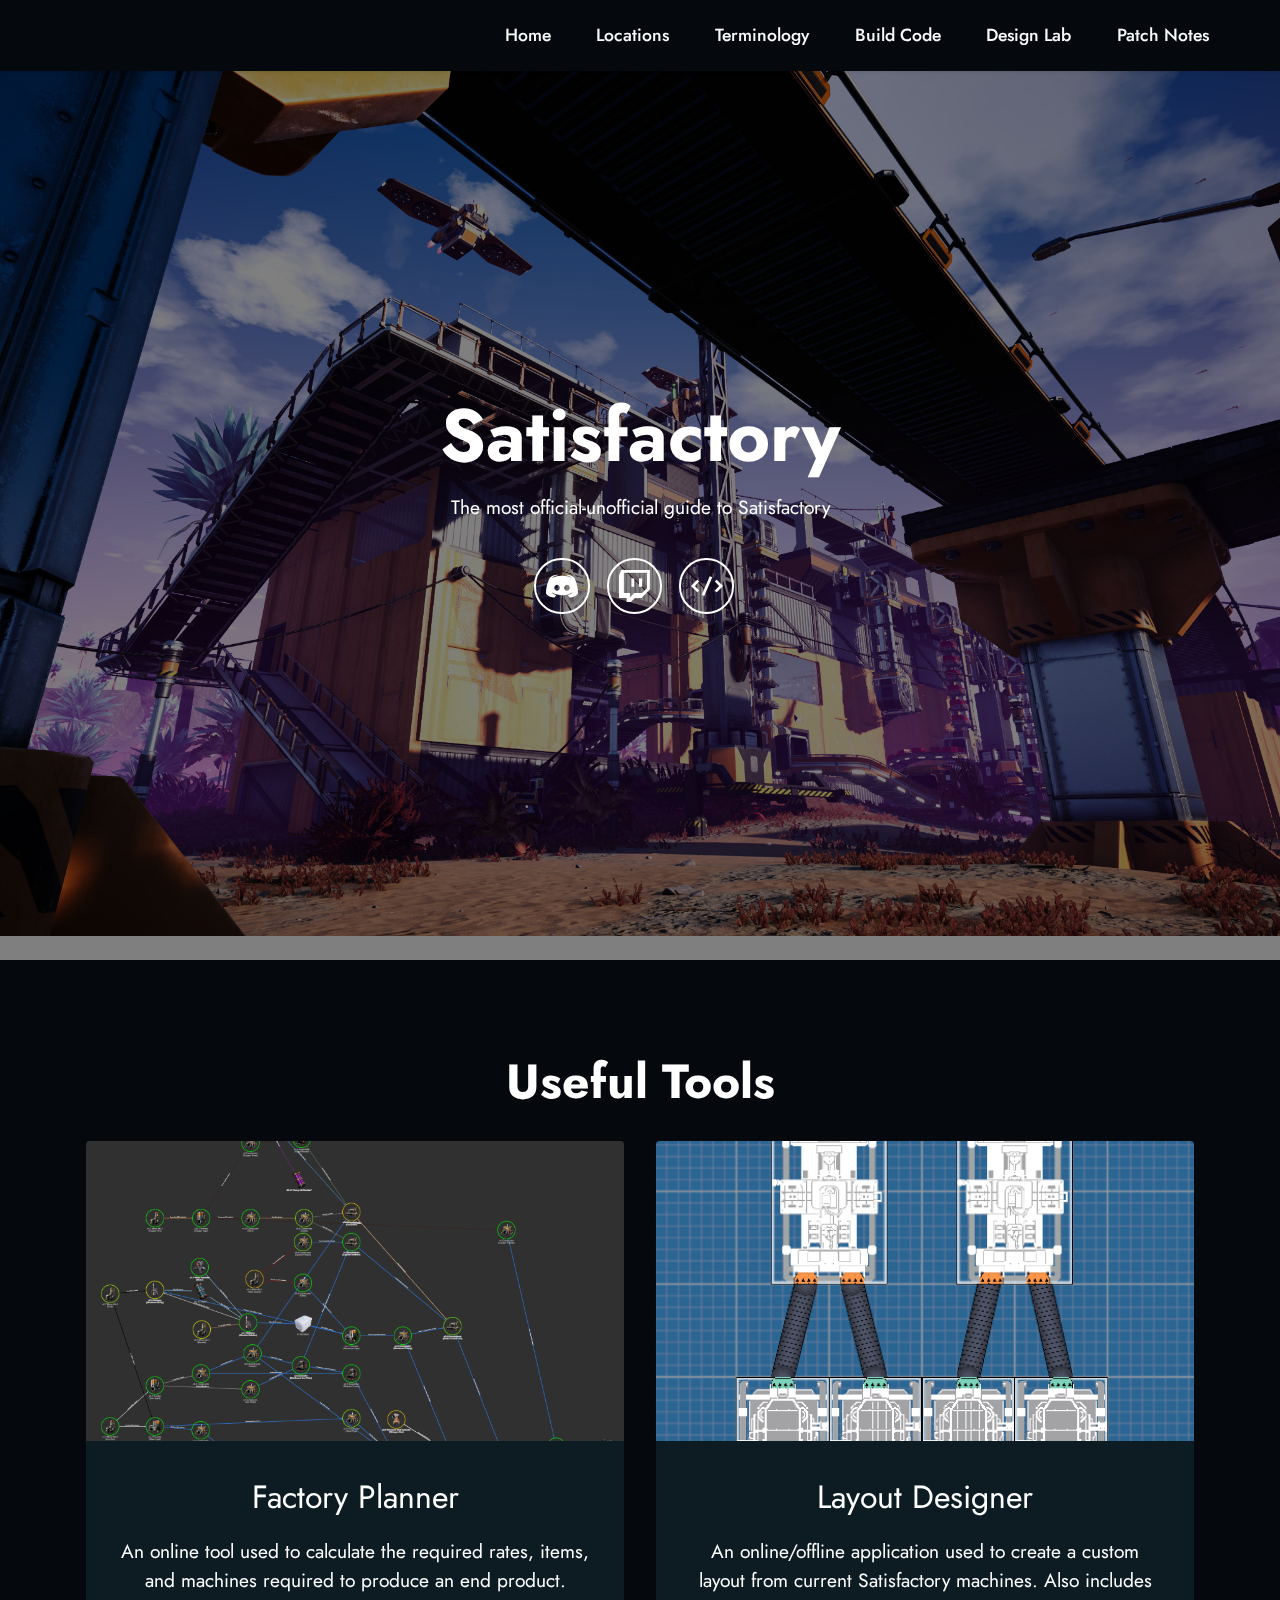
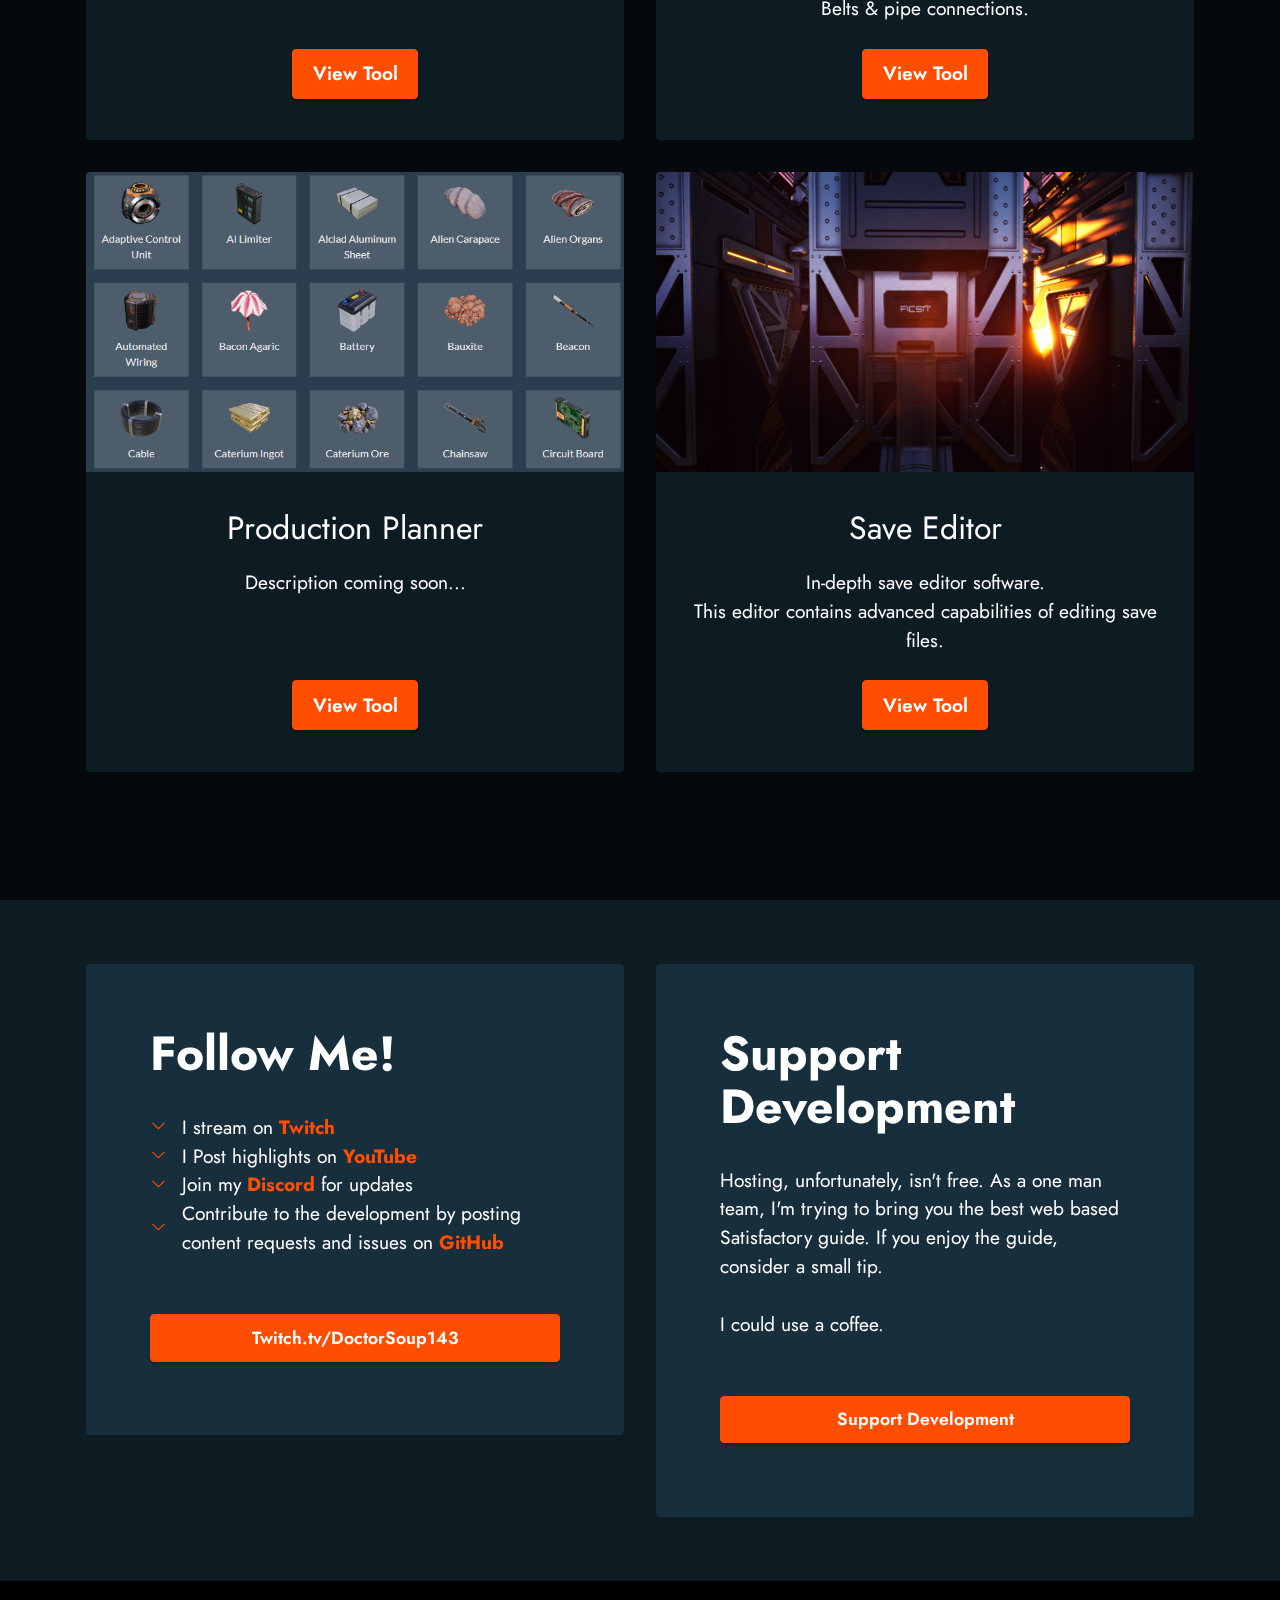
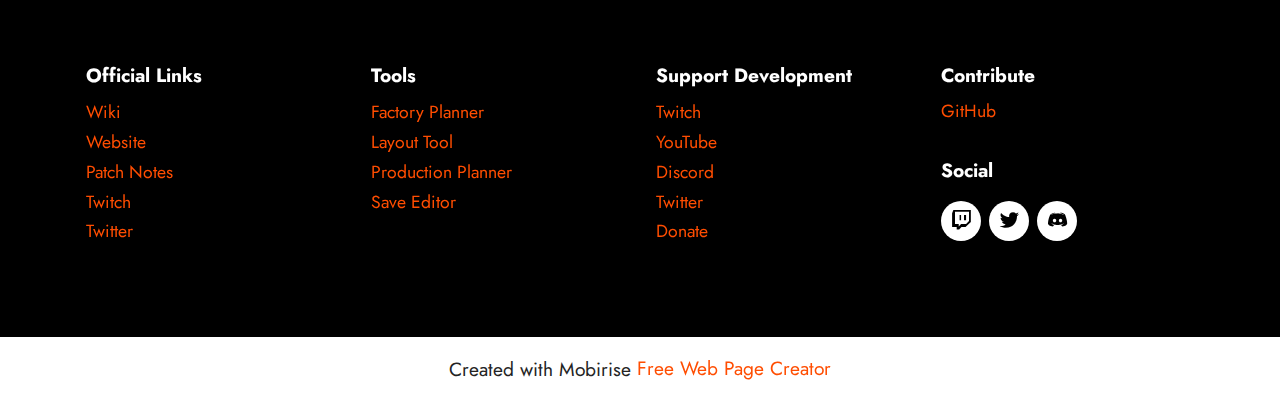
==== commit bc8442de: "Update" ====
--- a/index.html
+++ b/index.html
@@ -1,17 +1,32 @@
 <!DOCTYPE html>
 <html  >
 <head>
-  <!-- Site made with Mobirise Website Builder v5.6.8, https://mobirise.com -->
+ <!-- Global site tag (gtag.js) - Google Analytics -->
+<script async src="https://www.googletagmanager.com/gtag/js?id=G-76V7QXR8HK"></script>
+<script>
+  window.dataLayer = window.dataLayer || [];
+  function gtag(){dataLayer.push(arguments);}
+  gtag('js', new Date());
+
+  gtag('config', 'G-76V7QXR8HK');
+</script>
+<!-- Embed Image -->
+<meta property="og:image" content="https://doctorsoup143.github.io/Satisfactory-Site/assets/images/logo.png" />
+<meta name="theme-color" content="#FF4D01">
+<!-- Remove Cache -->
+<meta http-equiv="Pragma" content="no-cache">
+<meta http-equiv="Expires" content="-1">
+<meta http-equiv="CACHE-CONTROL" content="NO-CACHE">
   <meta charset="UTF-8">
   <meta http-equiv="X-UA-Compatible" content="IE=edge">
   <meta name="generator" content="Mobirise v5.6.8, mobirise.com">
   <meta name="twitter:card" content="summary_large_image"/>
-  <meta name="twitter:image:src" content="">
-  <meta property="og:image" content="">
+  <meta name="twitter:image:src" content="assets/images/index-meta.png">
+  <meta property="og:image" content="assets/images/index-meta.png">
   <meta name="twitter:title" content="Satisfactory Guide">
   <meta name="viewport" content="width=device-width, initial-scale=1, minimum-scale=1">
   <link rel="shortcut icon" href="assets/images/logo.png" type="image/x-icon">
-  <meta name="description" content="The most official-unofficial Satisfactory guide. Designed with efficiency in mind.">
+  <meta name="og:description" content="The most official-unofficial Satisfactory guide. Designed with efficiency in mind.">
   
   
   <title>Satisfactory Guide</title>
@@ -54,7 +69,7 @@
                 <ul class="navbar-nav nav-dropdown nav-right navbar-nav-top-padding" data-app-modern-menu="true"><li class="nav-item"><a class="nav-link link text-white display-4" href="index.html">Home</a></li>
                     
                     <li class="nav-item"><a class="nav-link link text-white text-primary display-4" href="Locations.html">Locations</a>
-                    </li><li class="nav-item"><a class="nav-link link text-white text-primary display-4" href="Terms.html">Terminology</a></li><li class="nav-item"><a class="nav-link link text-white text-primary display-4" href="BuildCode.html">Build Code</a></li><li class="nav-item"><a class="nav-link link text-white text-primary display-4" href="Designs.html">Design Lab</a></li></ul>
+                    </li><li class="nav-item"><a class="nav-link link text-white text-primary display-4" href="Terms.html">Terminology</a></li><li class="nav-item"><a class="nav-link link text-white text-primary display-4" href="BuildCode.html">Build Code</a></li><li class="nav-item"><a class="nav-link link text-white text-primary display-4" href="Designs.html">Design Lab</a></li><li class="nav-item"><a class="nav-link link text-white text-primary display-4" href="https://satisfactory.fandom.com/wiki/Category:Patch_notes" target="_blank">Patch Notes<br></a></li></ul>
                 
                 
             </div>
@@ -195,7 +210,9 @@
                     <div class="card-box align-left">
                         <h4 class="card-title mb-4 mbr-fonts-style display-2">
                             <strong>Support Development</strong></h4>
-                        <p class="mbr-text mbr-fonts-style mb-5 display-7">You can support if you want I guess, hosting for this site is free.. Now I'm going to use some filler content to make this panel even with the other.<br>So...<br>Enjoy...</p>
+                        <p class="mbr-text mbr-fonts-style mb-5 display-7">Hosting, unfortunately, isn't free. As a one man team, I'm trying to bring you the best web based Satisfactory guide. If you enjoy the guide, consider a small tip.
+<br>
+<br>I could use a coffee.</p>
                     </div>
                     <div class="mbr-section-btn"><a class="btn btn-primary display-4" href="https://streamlabs.com/doctorsoup1431/tip" target="_blank">Support Development</a></div>
                 </div>
@@ -216,8 +233,7 @@
                 <h5 class="mbr-section-subtitle mbr-fonts-style mb-2 display-7">
                     <strong>Official Links</strong></h5>
                 <ul class="list mbr-fonts-style display-4">
-                    <li class="mbr-text item-wrap"><a href="https://satisfactory.fandom.com/wiki/Satisfactory_Wiki" class="text-primary" target="_blank">Wiki</a></li><li class="mbr-text item-wrap"><a href="https://www.satisfactorygame.com/" class="text-primary" target="_blank">Website</a></li><li class="mbr-text item-wrap"><a href="https://www.twitch.tv/coffeestainstudiosdevs" class="text-primary" target="_blank">Twitch</a></li><li class="mbr-text item-wrap"><a href="https://twitter.com/SatisfactoryAF" class="text-primary" target="_blank">Twitter</a></li>
-                    <li class="mbr-text item-wrap"><br></li>
+                    <li class="mbr-text item-wrap"><a href="https://satisfactory.fandom.com/wiki/Satisfactory_Wiki" class="text-primary" target="_blank">Wiki</a></li><li class="mbr-text item-wrap"><a href="https://www.satisfactorygame.com/" class="text-primary" target="_blank">Website</a></li><li class="mbr-text item-wrap"><a href="https://satisfactory.fandom.com/wiki/Category:Patch_notes" class="text-primary" target="_blank">Patch Notes</a></li><li class="mbr-text item-wrap"><a href="https://www.twitch.tv/coffeestainstudiosdevs" class="text-primary" target="_blank">Twitch</a></li><li class="mbr-text item-wrap"><a href="https://twitter.com/SatisfactoryAF" class="text-primary" target="_blank">Twitter</a></li>
                 </ul>
             </div>
             <div class="col-12 col-md-6 col-lg-3">
@@ -266,7 +282,7 @@
             
         </div>
     </div>
-</section><section class="display-7" style="padding: 0;align-items: center;justify-content: center;flex-wrap: wrap;    align-content: center;display: flex;position: relative;height: 4rem;"><a href="https://mobiri.se/2773091" style="flex: 1 1;height: 4rem;position: absolute;width: 100%;z-index: 1;"><img alt="" style="height: 4rem;" src="[data-uri]"></a><p style="margin: 0;text-align: center;" class="display-7">Created with &#8204;</p><a style="z-index:1" href="https://mobirise.com">Mobirise.com </a></section><script src="assets/bootstrap/js/bootstrap.bundle.min.js"></script>  <script src="assets/parallax/jarallax.js"></script>  <script src="assets/smoothscroll/smooth-scroll.js"></script>  <script src="assets/ytplayer/index.js"></script>  <script src="assets/dropdown/js/navbar-dropdown.js"></script>  <script src="assets/theme/js/script.js"></script>  
+</section><section class="display-7" style="padding: 0;align-items: center;justify-content: center;flex-wrap: wrap;    align-content: center;display: flex;position: relative;height: 4rem;"><a href="https://mobiri.se/2773091" style="flex: 1 1;height: 4rem;position: absolute;width: 100%;z-index: 1;"><img alt="" style="height: 4rem;" src="[data-uri]"></a><p style="margin: 0;text-align: center;" class="display-7">Created with Mobirise &#8204;</p><a style="z-index:1" href="https://mobirise.com/web-page-maker.html">Free Web Page Creator</a></section><script src="assets/bootstrap/js/bootstrap.bundle.min.js"></script>  <script src="assets/parallax/jarallax.js"></script>  <script src="assets/smoothscroll/smooth-scroll.js"></script>  <script src="assets/ytplayer/index.js"></script>  <script src="assets/dropdown/js/navbar-dropdown.js"></script>  <script src="assets/theme/js/script.js"></script>  
   
   
  <div id="scrollToTop" class="scrollToTop mbr-arrow-up"><a style="text-align: center;"><i class="mbr-arrow-up-icon mbr-arrow-up-icon-cm cm-icon cm-icon-smallarrow-up"></i></a></div>
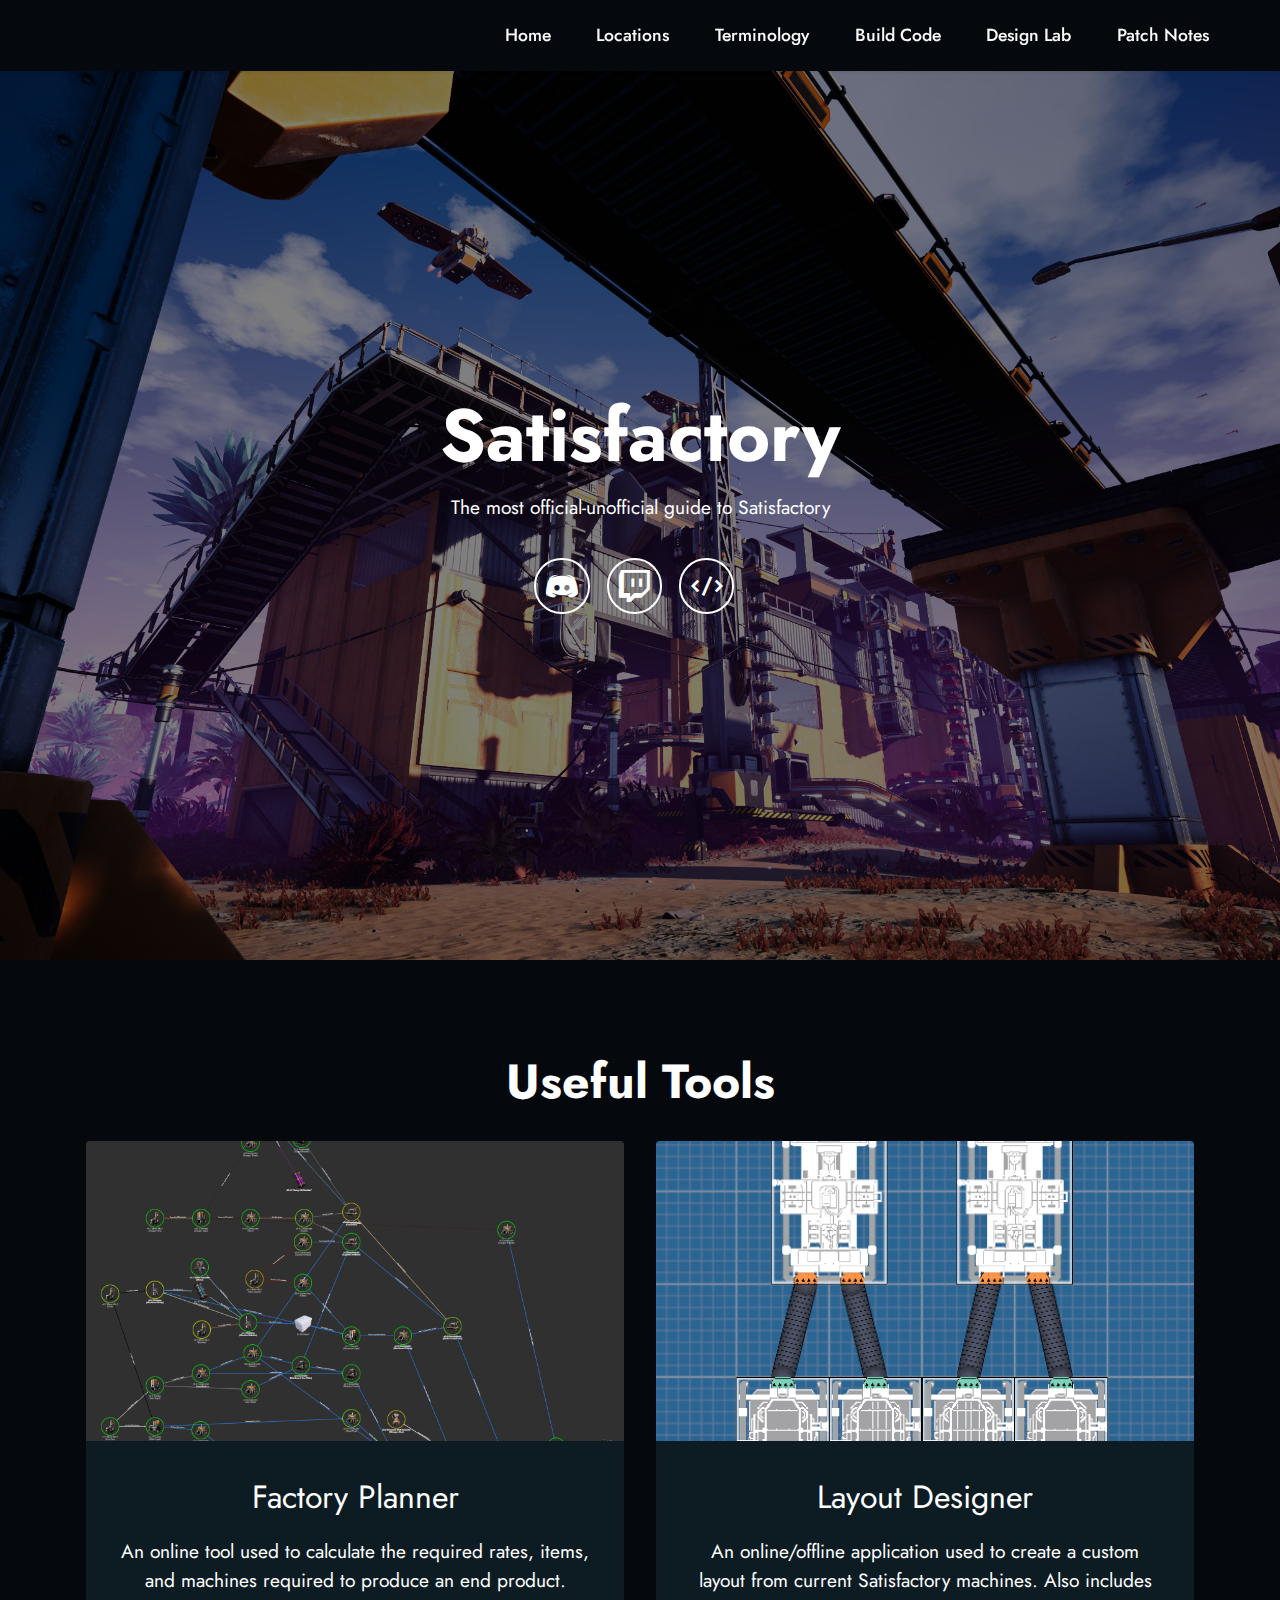
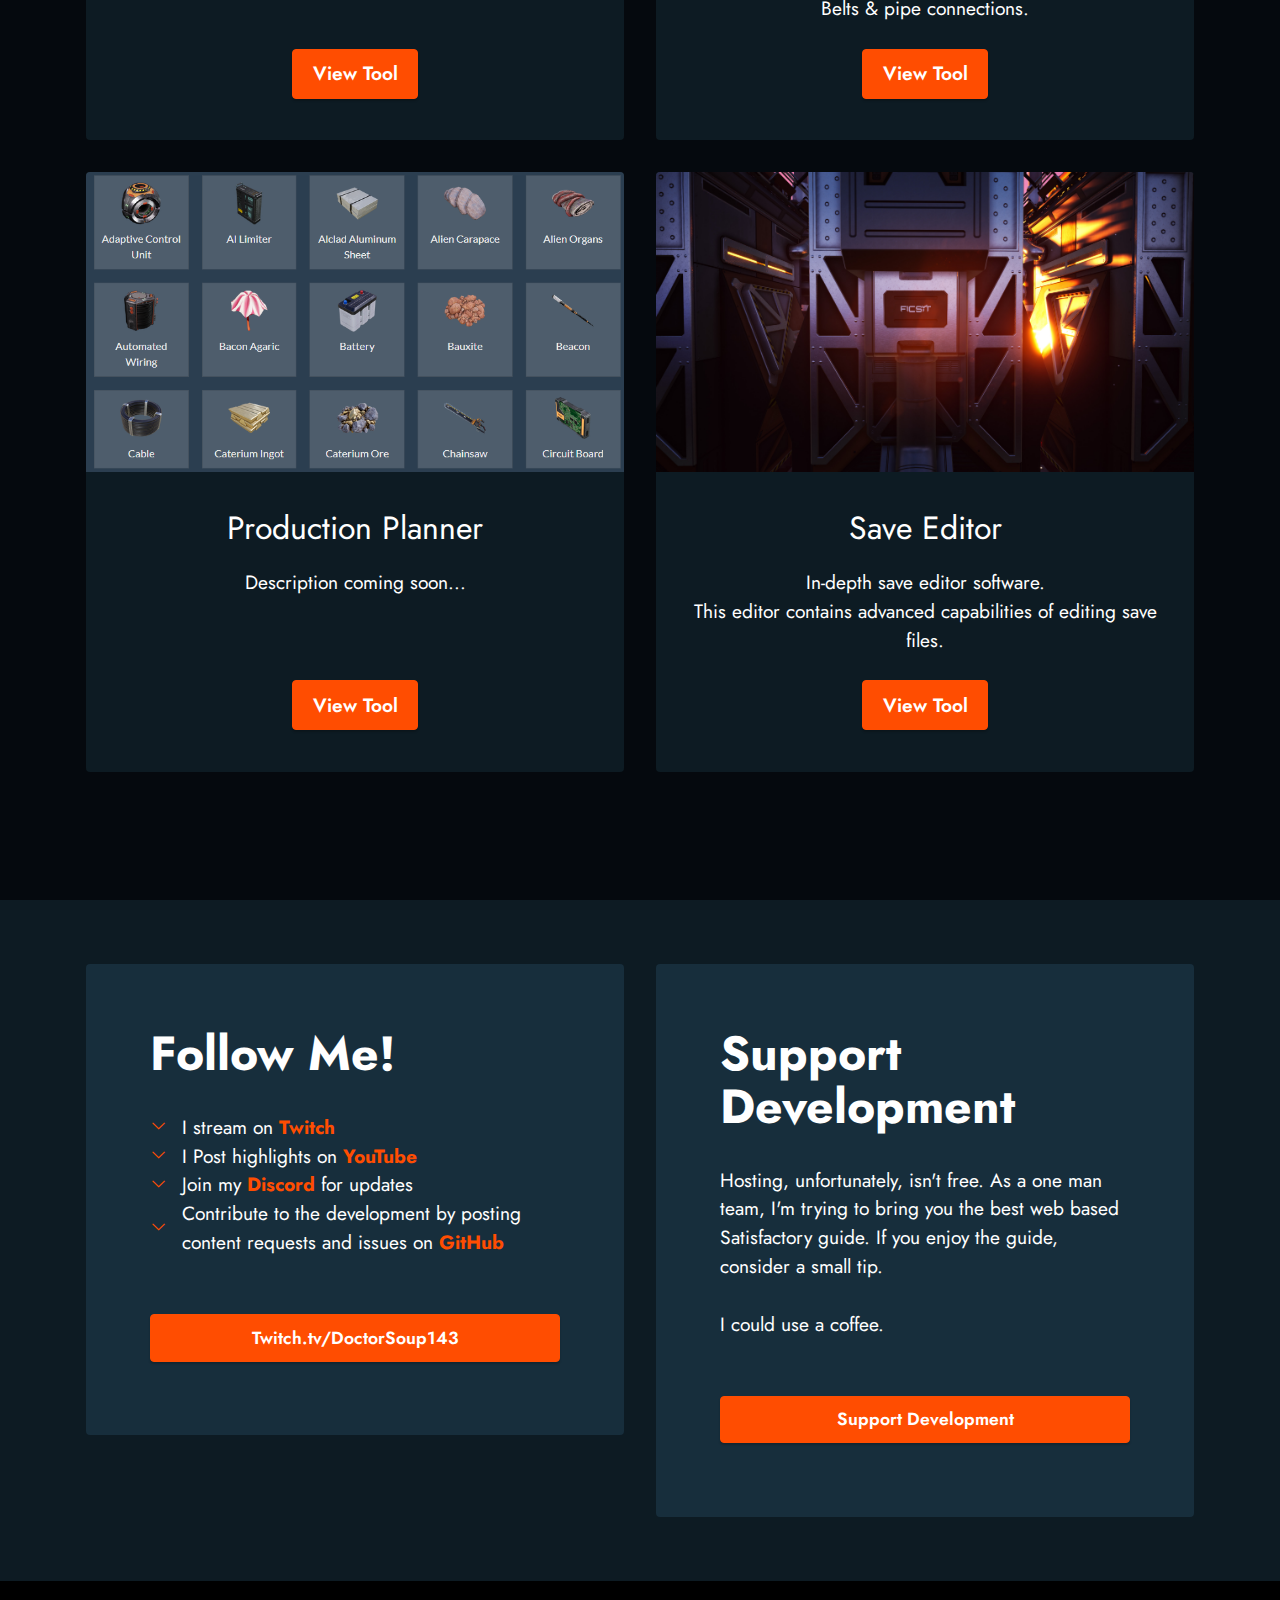
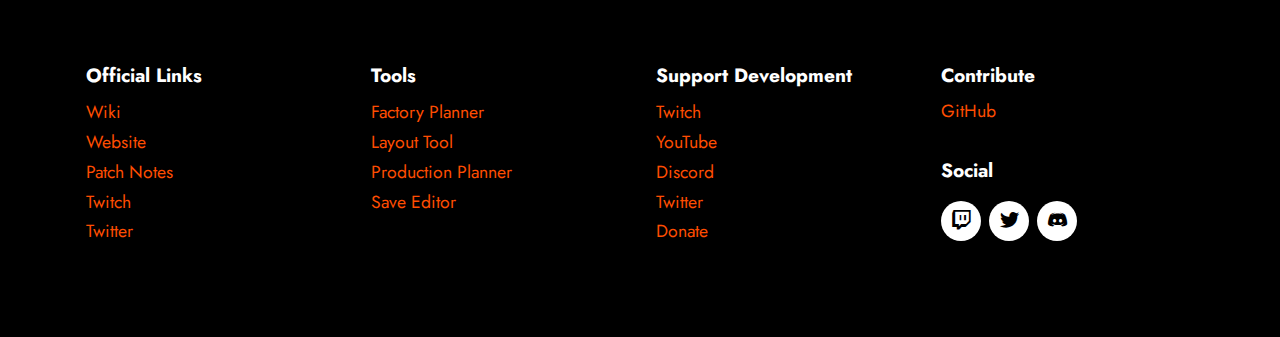
==== commit 50d0f3f1: "Updated Footer" ====
--- a/index.html
+++ b/index.html
@@ -282,8 +282,8 @@
             
         </div>
     </div>
-</section><section class="display-7" style="padding: 0;align-items: center;justify-content: center;flex-wrap: wrap;    align-content: center;display: flex;position: relative;height: 4rem;"><a href="https://mobiri.se/2773091" style="flex: 1 1;height: 4rem;position: absolute;width: 100%;z-index: 1;"><img alt="" style="height: 4rem;" src="[data-uri]"></a><p style="margin: 0;text-align: center;" class="display-7">Created with Mobirise &#8204;</p><a style="z-index:1" href="https://mobirise.com/web-page-maker.html">Free Web Page Creator</a></section><script src="assets/bootstrap/js/bootstrap.bundle.min.js"></script>  <script src="assets/parallax/jarallax.js"></script>  <script src="assets/smoothscroll/smooth-scroll.js"></script>  <script src="assets/ytplayer/index.js"></script>  <script src="assets/dropdown/js/navbar-dropdown.js"></script>  <script src="assets/theme/js/script.js"></script>  
-  
+</section><section class="display-7" style="padding: 0;align-items: center;justify-content: center;flex-wrap: wrap;    align-content: center;display: none;position: relative;height: 4rem;"><a href="https://mobiri.se/2773091" style="flex: 1 1;height: 4rem;position: absolute;width: 100%;z-index: 1;"><img alt="" style="height: 4rem;" src="[data-uri]"></a><p style="margin: 0;text-align: center;" class="display-7">Made with Mobirise &#8204;</p><a style="z-index:1" href="https://mobirise.com/website-maker.html">Free Web Site Maker</a></section><script src="assets/bootstrap/js/bootstrap.bundle.min.js"></script>  <script src="assets/smoothscroll/smooth-scroll.js"></script>  <script src="assets/ytplayer/index.js"></script>  <script src="assets/vimeoplayer/player.js"></script>  <script src="assets/dropdown/js/navbar-dropdown.js"></script>  <script src="assets/theme/js/script.js"></script>
+ 
   
  <div id="scrollToTop" class="scrollToTop mbr-arrow-up"><a style="text-align: center;"><i class="mbr-arrow-up-icon mbr-arrow-up-icon-cm cm-icon cm-icon-smallarrow-up"></i></a></div>
   </body>
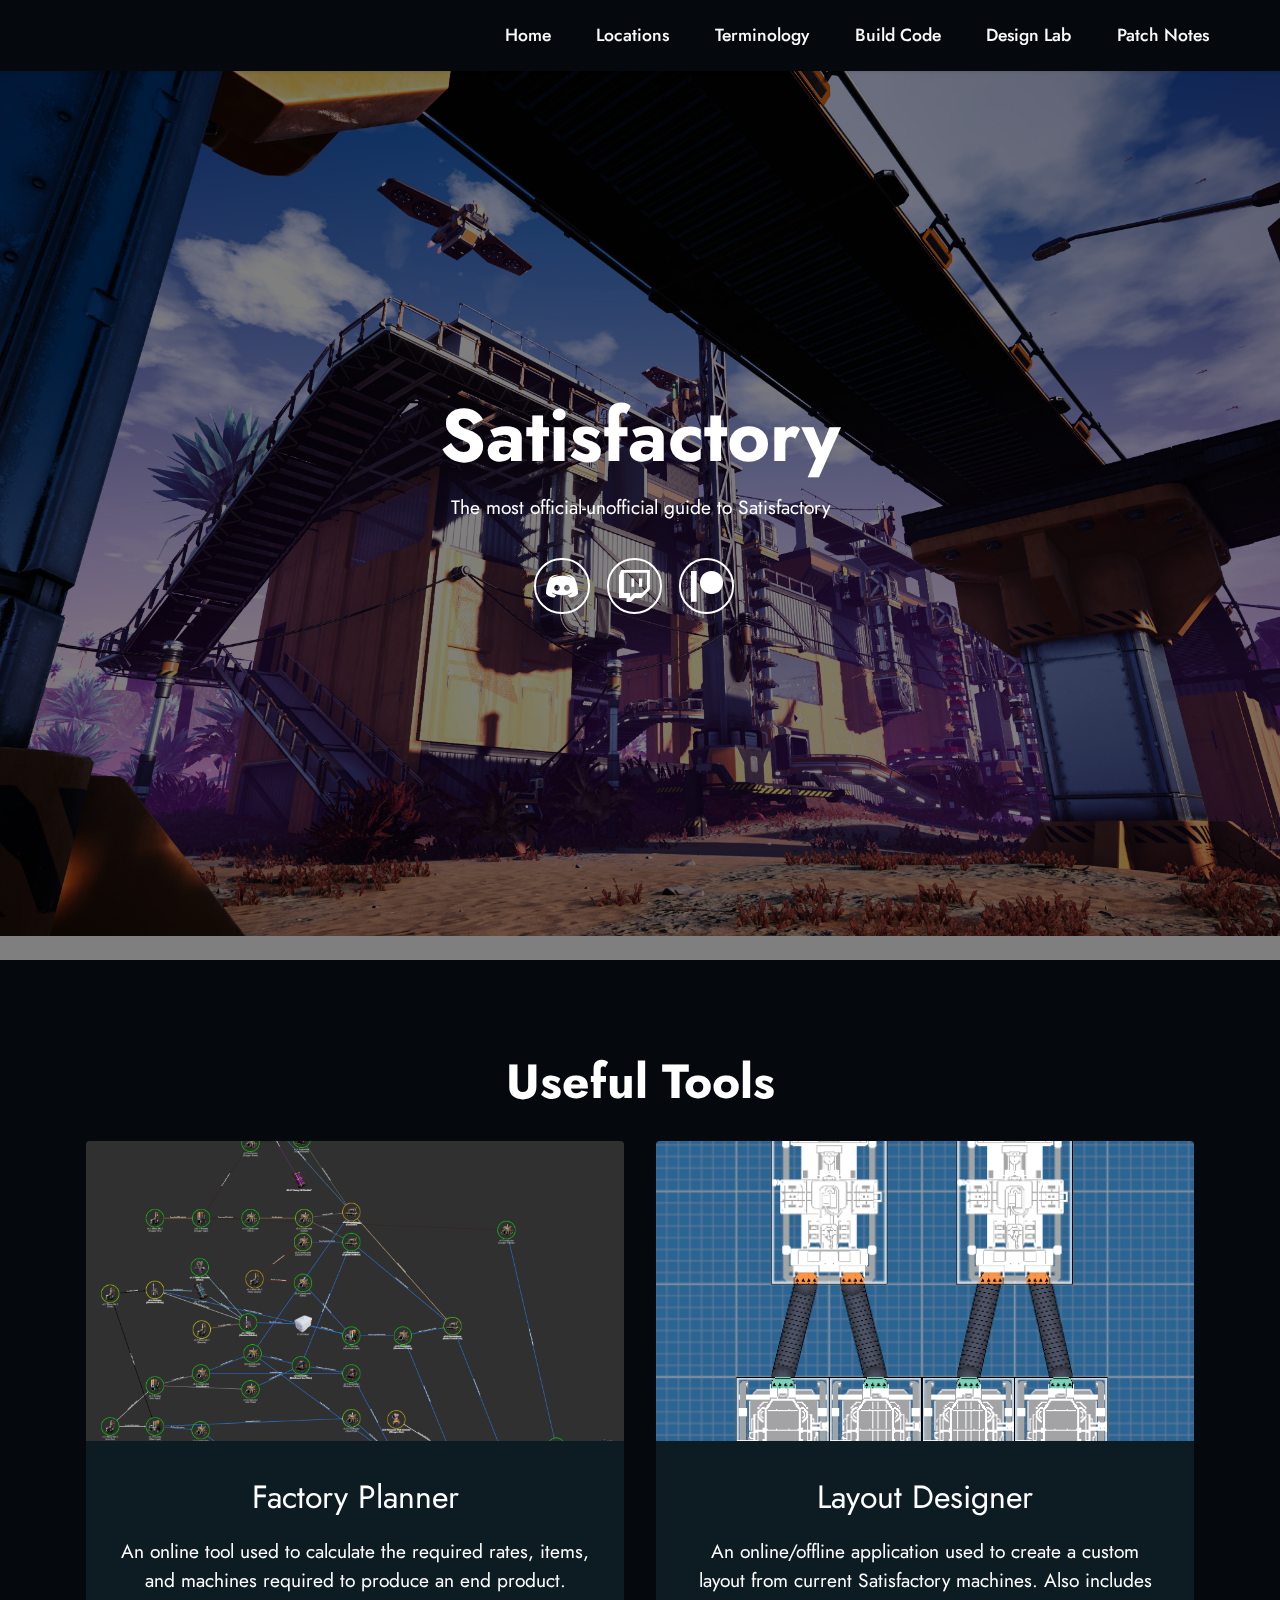
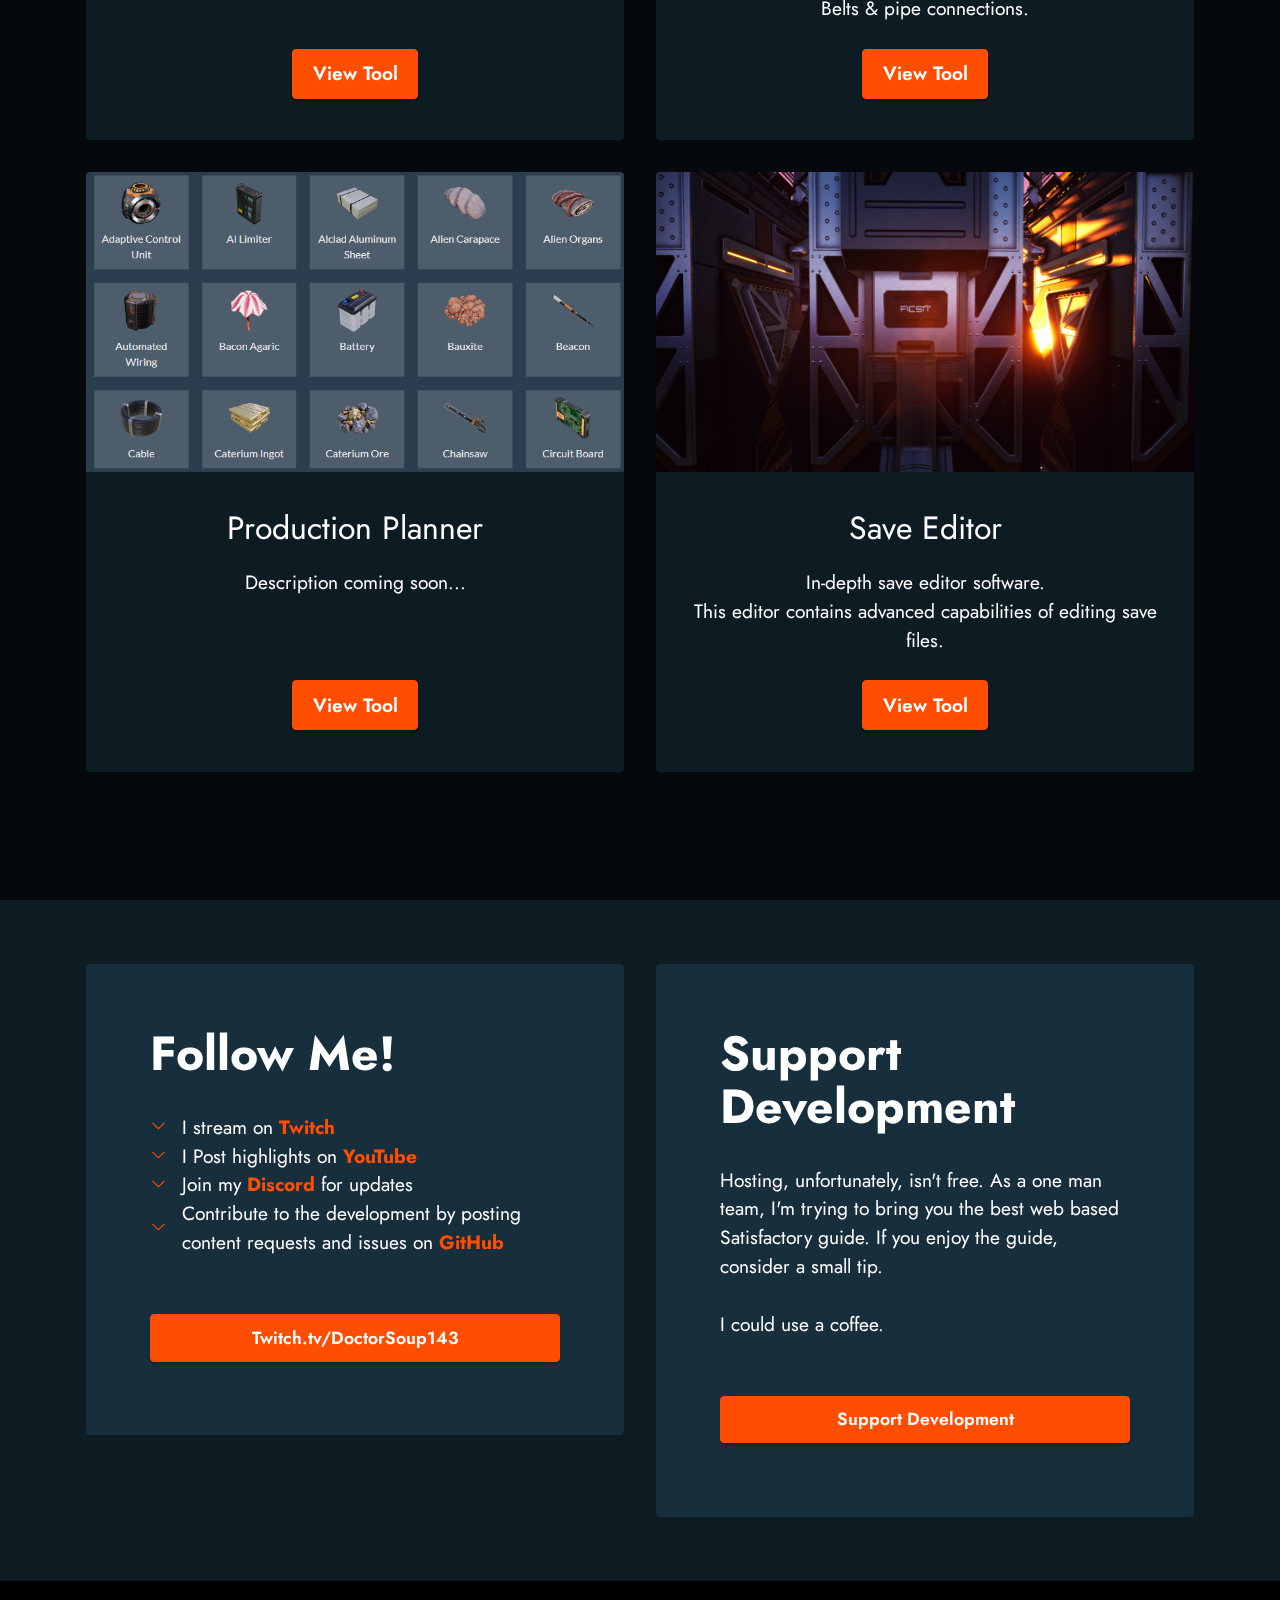
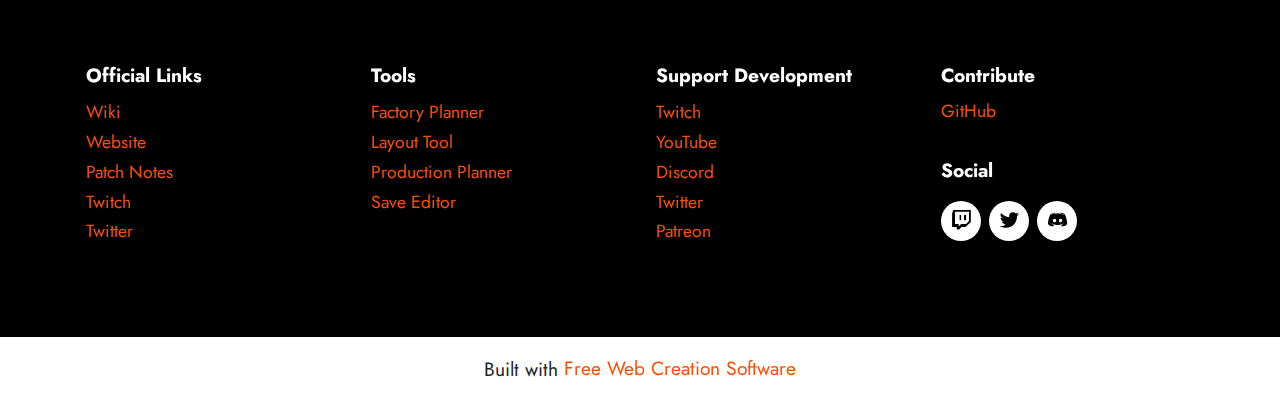
==== commit d3ca6f10: "Documentation Update" ====
--- a/index.html
+++ b/index.html
@@ -1,22 +1,7 @@
 <!DOCTYPE html>
 <html  >
 <head>
- <!-- Global site tag (gtag.js) - Google Analytics -->
-<script async src="https://www.googletagmanager.com/gtag/js?id=G-76V7QXR8HK"></script>
-<script>
-  window.dataLayer = window.dataLayer || [];
-  function gtag(){dataLayer.push(arguments);}
-  gtag('js', new Date());
-
-  gtag('config', 'G-76V7QXR8HK');
-</script>
-<!-- Embed Image -->
-<meta property="og:image" content="https://doctorsoup143.github.io/Satisfactory-Site/assets/images/logo.png" />
-<meta name="theme-color" content="#FF4D01">
-<!-- Remove Cache -->
-<meta http-equiv="Pragma" content="no-cache">
-<meta http-equiv="Expires" content="-1">
-<meta http-equiv="CACHE-CONTROL" content="NO-CACHE">
+  <!-- Site made with Mobirise Website Builder v5.6.8, https://mobirise.com -->
   <meta charset="UTF-8">
   <meta http-equiv="X-UA-Compatible" content="IE=edge">
   <meta name="generator" content="Mobirise v5.6.8, mobirise.com">
@@ -26,7 +11,7 @@
   <meta name="twitter:title" content="Satisfactory Guide">
   <meta name="viewport" content="width=device-width, initial-scale=1, minimum-scale=1">
   <link rel="shortcut icon" href="assets/images/logo.png" type="image/x-icon">
-  <meta name="og:description" content="The most official-unofficial Satisfactory guide. Designed with efficiency in mind.">
+  <meta name="description" content="The most official-unofficial Satisfactory guide. Designed with efficiency in mind.">
   
   
   <title>Satisfactory Guide</title>
@@ -103,8 +88,8 @@
                         </a>
                     </div>
                     <div class="soc-item">
-                        <a href="https://streamlabs.com/doctorsoup1431/tip" target="_blank">
-                            <span class="mbr-iconfont mobi-mbri-code mobi-mbri"></span>
+                        <a href="https://www.patreon.com/DoctorSoup143" target="_blank">
+                            <span class="mbr-iconfont socicon-patreon socicon"></span>
                         </a>
                     </div>
                     
@@ -249,7 +234,7 @@
                 <h5 class="mbr-section-subtitle mbr-fonts-style mb-2 display-7">
                     <strong>Support Development</strong></h5>
                 <ul class="list mbr-fonts-style display-4">
-                    <li class="mbr-text item-wrap"><a href="https://www.twitch.tv/doctorsoup143" class="text-primary" target="_blank">Twitch</a></li><li class="mbr-text item-wrap"><a href="https://www.youtube.com/channel/UC2LgikNXNwuHifq7XpQD4vA" class="text-primary" target="_blank">YouTube</a></li><li class="mbr-text item-wrap"><a href="https://discord.gg/Psx6kPr" class="text-primary" target="_blank">Discord</a></li><li class="mbr-text item-wrap"><a href="https://twitter.com/DoctorSoup143" class="text-primary" target="_blank">Twitter</a></li><li class="mbr-text item-wrap"><a href="https://streamlabs.com/doctorsoup1431/tip" class="text-primary" target="_blank">Donate</a></li>
+                    <li class="mbr-text item-wrap"><a href="https://www.twitch.tv/doctorsoup143" class="text-primary" target="_blank">Twitch</a></li><li class="mbr-text item-wrap"><a href="https://www.youtube.com/channel/UC2LgikNXNwuHifq7XpQD4vA" class="text-primary" target="_blank">YouTube</a></li><li class="mbr-text item-wrap"><a href="https://discord.gg/Psx6kPr" class="text-primary" target="_blank">Discord</a></li><li class="mbr-text item-wrap"><a href="https://twitter.com/DoctorSoup143" class="text-primary" target="_blank">Twitter</a></li><li class="mbr-text item-wrap"><a href="https://www.patreon.com/DoctorSoup143" class="text-primary" target="_blank">Patreon</a></li>
                 </ul>
             </div>
             <div class="col-12 col-md-6 col-lg-3">
@@ -282,8 +267,8 @@
             
         </div>
     </div>
-</section><section class="display-7" style="padding: 0;align-items: center;justify-content: center;flex-wrap: wrap;    align-content: center;display: none;position: relative;height: 4rem;"><a href="https://mobiri.se/2773091" style="flex: 1 1;height: 4rem;position: absolute;width: 100%;z-index: 1;"><img alt="" style="height: 4rem;" src="[data-uri]"></a><p style="margin: 0;text-align: center;" class="display-7">Made with Mobirise &#8204;</p><a style="z-index:1" href="https://mobirise.com/website-maker.html">Free Web Site Maker</a></section><script src="assets/bootstrap/js/bootstrap.bundle.min.js"></script>  <script src="assets/smoothscroll/smooth-scroll.js"></script>  <script src="assets/ytplayer/index.js"></script>  <script src="assets/vimeoplayer/player.js"></script>  <script src="assets/dropdown/js/navbar-dropdown.js"></script>  <script src="assets/theme/js/script.js"></script>
- 
+</section><section class="display-7" style="padding: 0;align-items: center;justify-content: center;flex-wrap: wrap;    align-content: center;display: flex;position: relative;height: 4rem;"><a href="https://mobiri.se/2773091" style="flex: 1 1;height: 4rem;position: absolute;width: 100%;z-index: 1;"><img alt="" style="height: 4rem;" src="[data-uri]"></a><p style="margin: 0;text-align: center;" class="display-7">Built with &#8204;</p><a style="z-index:1" href="https://mobirise.com"> Free Web  Creation Software</a></section><script src="assets/bootstrap/js/bootstrap.bundle.min.js"></script>  <script src="assets/parallax/jarallax.js"></script>  <script src="assets/smoothscroll/smooth-scroll.js"></script>  <script src="assets/ytplayer/index.js"></script>  <script src="assets/dropdown/js/navbar-dropdown.js"></script>  <script src="assets/theme/js/script.js"></script>  
+  
   
  <div id="scrollToTop" class="scrollToTop mbr-arrow-up"><a style="text-align: center;"><i class="mbr-arrow-up-icon mbr-arrow-up-icon-cm cm-icon cm-icon-smallarrow-up"></i></a></div>
   </body>
